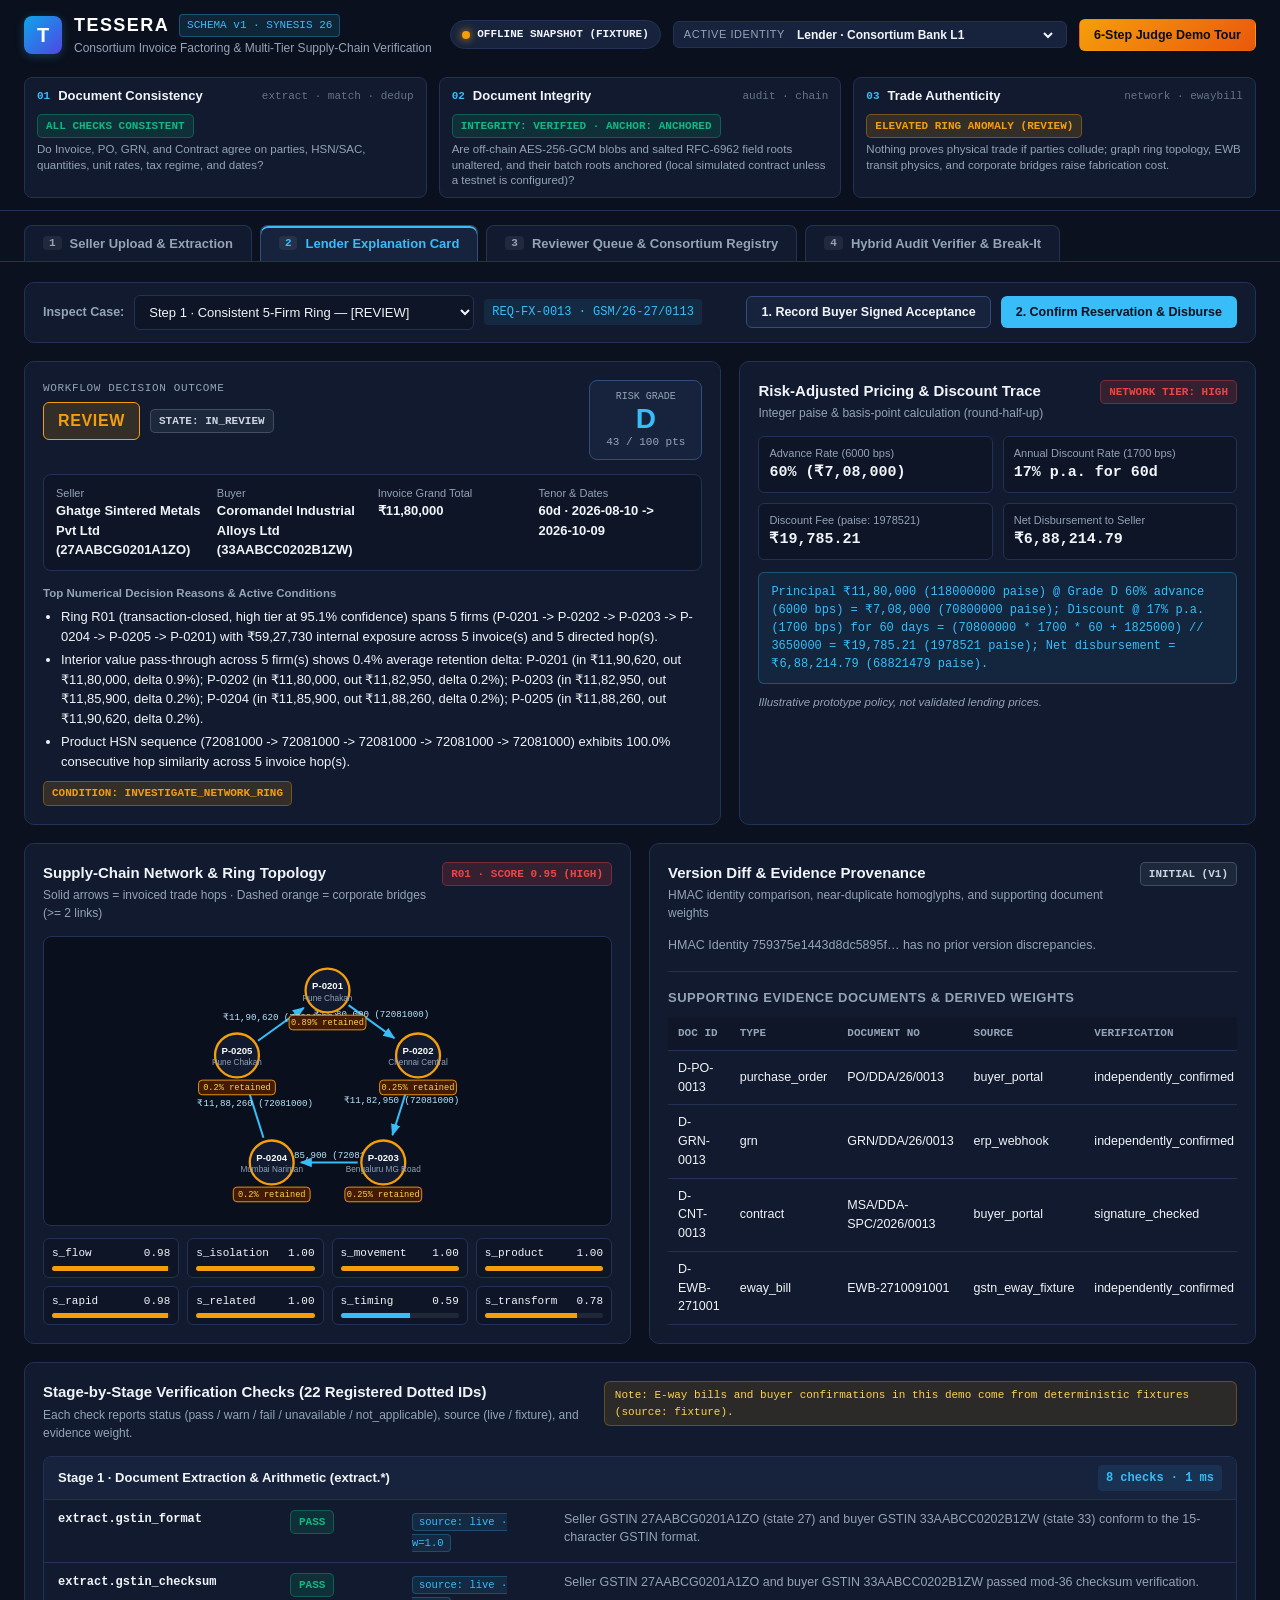
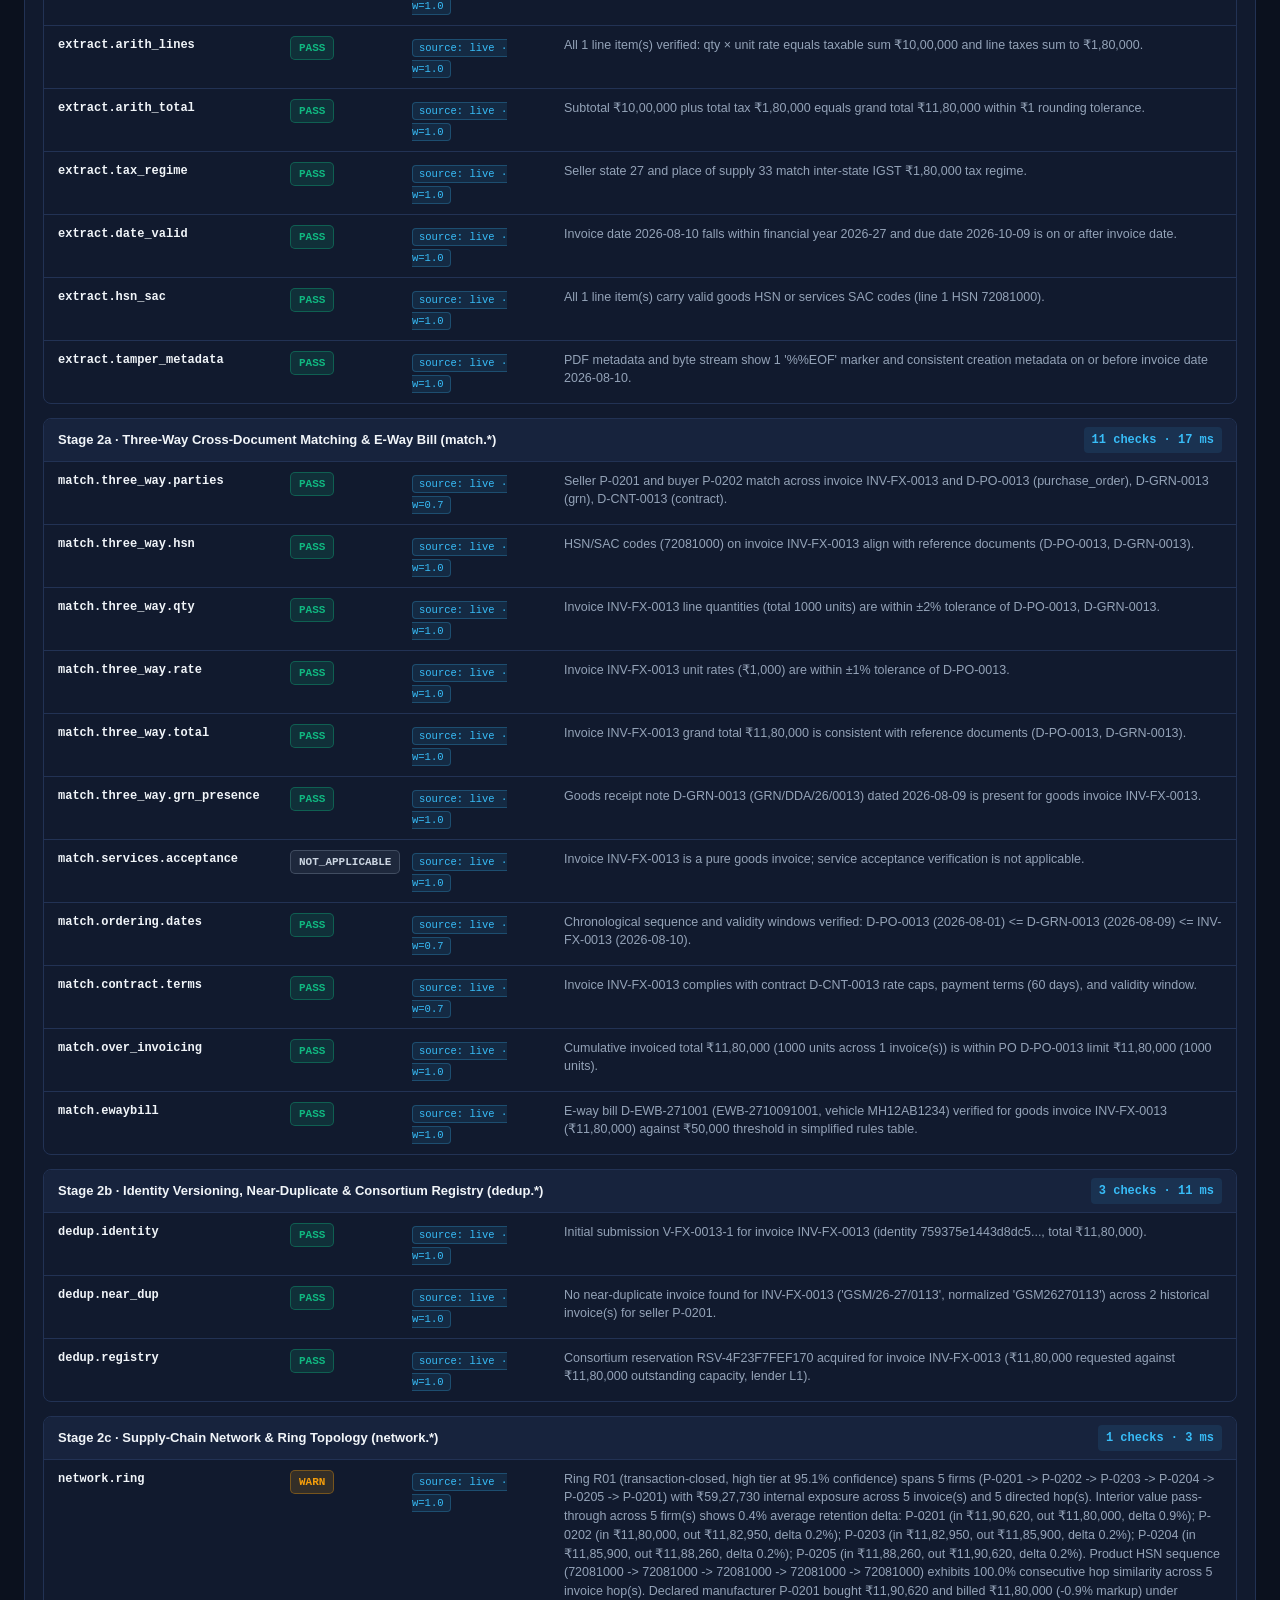
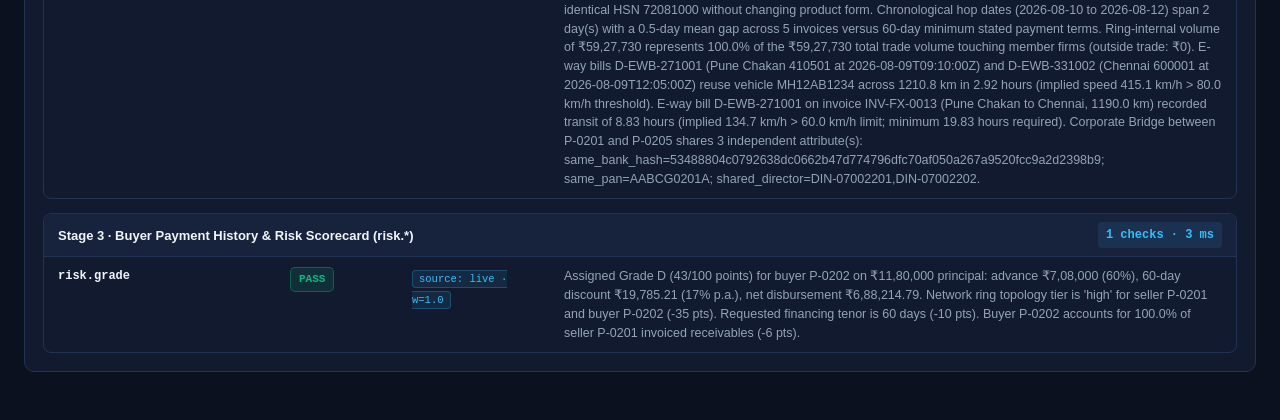
==== app/static/index.html @ b7f9eb40 "Wire the demo to the real modules; read visible invoice text; honest evaluation - app: LiveEngine ru" ====
<!DOCTYPE html>
<html lang="en">
<head>
  <meta charset="UTF-8">
  <meta name="viewport" content="width=device-width, initial-scale=1.0">
  <title>Tessera — Trade &amp; Invoice Verification Infrastructure</title>
  <link rel="icon" type="image/svg+xml" href="data:image/svg+xml,%3Csvg xmlns='http://www.w3.org/2000/svg' viewBox='0 0 32 32'%3E%3Crect width='32' height='32' rx='6' fill='%230B192C'/%3E%3Cpath d='M8 10h16v3H17.5v11h-3V13H8z' fill='%2338BDF8'/%3E%3Ccircle cx='23' cy='21' r='3.5' fill='%23F59E0B'/%3E%3C/svg%3E">
  <link rel="stylesheet" href="app.css">
</head>
<body>
  <a href="#main-workspace" class="skip-link">Skip to main workspace</a>

  <header class="top-header" role="banner">
    <div class="header-inner">
      <div class="brand-cluster">
        <div class="brand-glyph" aria-hidden="true">T</div>
        <div>
          <div class="brand-title-row">
            <h1 class="brand-title">TESSERA</h1>
            <span class="brand-version">SCHEMA v1 · SYNESIS 26</span>
          </div>
          <p class="brand-subtitle">Consortium Invoice Factoring &amp; Multi-Tier Supply-Chain Verification</p>
        </div>
      </div>

      <div class="header-controls">
        <div class="connection-pill" id="connection-badge" title="Current data source mode">
          <span class="status-dot" id="connection-dot"></span>
          <span id="connection-text">LIVE API</span>
        </div>

        <label class="role-selector-wrap" for="role-switcher">
          <span class="role-label">Active Identity</span>
          <select id="role-switcher" class="role-select" aria-label="Switch active role token">
            <option value="lender:L1">Lender · Consortium Bank L1</option>
            <option value="lender:L2">Lender · Consortium Bank L2</option>
            <option value="seller:P-0001">Seller · Sahyadri Castings (P-0001)</option>
            <option value="buyer:P-0002">Buyer · Deccan Drivetrain (P-0002)</option>
            <option value="reviewer:REV-1">Reviewer · Senior Credit Officer (REV-1)</option>
            <option value="reviewer:REV-2">Reviewer · Second Sign-off Officer (REV-2)</option>
            <option value="auditor:AUD-1">Auditor · Cryptographic Verifier (AUD-1)</option>
          </select>
        </label>

        <button type="button" id="start-tour-btn" class="btn btn-tour">
          6-Step Judge Demo Tour
        </button>
      </div>
    </div>

    <div class="three-prop-banner" aria-label="Three Core Verification Properties">
      <div class="prop-banner-item" id="global-prop-consistency">
        <div class="prop-banner-head">
          <span class="prop-index">01</span>
          <span class="prop-title">Document Consistency</span>
          <span class="prop-modules">extract · match · dedup</span>
          <span class="badge badge-pass" id="banner-badge-consistency">PASS</span>
        </div>
        <p class="prop-desc">Do Invoice, PO, GRN, and Contract agree on parties, HSN/SAC, quantities, unit rates, tax regime, and dates?</p>
      </div>

      <div class="prop-banner-item" id="global-prop-integrity">
        <div class="prop-banner-head">
          <span class="prop-index">02</span>
          <span class="prop-title">Document Integrity</span>
          <span class="prop-modules">audit · chain</span>
          <span class="badge badge-pass" id="banner-badge-integrity">VERIFIED · ANCHORED</span>
        </div>
        <p class="prop-desc">Are off-chain AES-256-GCM blobs and salted RFC-6962 field roots unaltered, and their batch roots anchored (local simulated contract unless a testnet is configured)?</p>
      </div>

      <div class="prop-banner-item" id="global-prop-authenticity">
        <div class="prop-banner-head">
          <span class="prop-index">03</span>
          <span class="prop-title">Trade Authenticity</span>
          <span class="prop-modules">network · ewaybill</span>
          <span class="badge badge-info" id="banner-badge-authenticity">RAISES FABRICATION COST</span>
        </div>
        <p class="prop-desc">Nothing proves physical trade if parties collude; graph ring topology, EWB transit physics, and corporate bridges raise fabrication cost.</p>
      </div>
    </div>
  </header>

  <section id="tour-drawer" class="tour-drawer hidden" aria-label="6-Step Live Judge Demo Tour">
    <div class="tour-drawer-inner">
      <div class="tour-step-pills" id="tour-step-pills"></div>
      <div class="tour-stage-body">
        <div class="tour-stage-main">
          <div class="tour-stage-header">
            <span class="badge badge-warn" id="tour-step-tag">STEP 1 OF 6</span>
            <h2 class="tour-stage-title" id="tour-step-title">Consistent 5-Firm Ring (ring_real_firms)</h2>
          </div>
          <p class="tour-stage-narrative" id="tour-step-narrative"></p>
          <p class="tour-stage-quote" id="tour-step-quote"></p>
        </div>
        <div class="tour-stage-actions">
          <button type="button" id="tour-prev-btn" class="btn btn-secondary">Previous Step</button>
          <button type="button" id="tour-action-btn" class="btn btn-primary">Load Step in Workspace</button>
          <button type="button" id="tour-next-btn" class="btn btn-secondary">Next Step</button>
          <button type="button" id="tour-close-btn" class="btn btn-ghost">Close Tour</button>
        </div>
      </div>
    </div>
  </section>

  <nav class="workspace-tabs" role="tablist" aria-label="Tessera Views">
    <button type="button" role="tab" aria-selected="false" aria-controls="panel-seller" id="tab-btn-seller" class="tab-btn" data-tab="seller">
      <span class="tab-num">1</span>
      <span>Seller Upload &amp; Extraction</span>
    </button>
    <button type="button" role="tab" aria-selected="true" aria-controls="panel-lender" id="tab-btn-lender" class="tab-btn active" data-tab="lender">
      <span class="tab-num">2</span>
      <span>Lender Explanation Card</span>
    </button>
    <button type="button" role="tab" aria-selected="false" aria-controls="panel-queue" id="tab-btn-queue" class="tab-btn" data-tab="queue">
      <span class="tab-num">3</span>
      <span>Reviewer Queue &amp; Consortium Registry</span>
    </button>
    <button type="button" role="tab" aria-selected="false" aria-controls="panel-verifier" id="tab-btn-verifier" class="tab-btn" data-tab="verifier">
      <span class="tab-num">4</span>
      <span>Hybrid Audit Verifier &amp; Break-It</span>
    </button>
  </nav>

  <main id="main-workspace" class="main-workspace">
    <!-- TAB 1: SELLER UPLOAD -->
    <section id="panel-seller" role="tabpanel" aria-labelledby="tab-btn-seller" class="tab-panel hidden">
      <div class="grid-2col">
        <div class="card">
          <div class="card-header">
            <div>
              <h2 class="card-title">Invoice PDF &amp; Evidence Submission</h2>
              <p class="card-subtitle">Upload a commercial GST invoice PDF (%PDF- verified, max 10 MB) or load a deterministic fixture bundle.</p>
            </div>
            <span class="badge badge-info">STAGE 1 · EXTRACT</span>
          </div>

          <div class="form-group">
            <label class="field-label" for="seller-fixture-select">Select Fixture / Demo Scenario</label>
            <select id="seller-fixture-select" class="input-select"></select>
          </div>

          <div class="dropzone" id="pdf-dropzone" tabindex="0" role="button" aria-label="Upload GST Invoice PDF">
            <input type="file" id="pdf-file-input" accept=".pdf,application/pdf" class="sr-only">
            <div class="dropzone-title" id="dropzone-filename">Drop GST Invoice PDF here or click to browse</div>
            <div class="dropzone-hint">Enforces %PDF- magic byte verification · 10 MB payload limit · AES-256-GCM off-chain storage</div>
          </div>

          <div class="evidence-checklist">
            <div class="field-label">Attached Supporting Trade Evidence</div>
            <div class="checkbox-row">
              <label class="check-pill"><input type="checkbox" id="attach-po" checked> <span>Purchase Order (Buyer Portal · weight 1.0)</span></label>
              <label class="check-pill"><input type="checkbox" id="attach-grn" checked> <span>Goods Receipt Note (ERP Webhook · weight 1.0)</span></label>
              <label class="check-pill"><input type="checkbox" id="attach-cnt" checked> <span>Master Contract (Signed · weight 0.7)</span></label>
              <label class="check-pill"><input type="checkbox" id="attach-ewb" checked> <span>GSTN E-Way Bill (Fixture · weight 1.0)</span></label>
            </div>
          </div>

          <div class="action-bar">
            <button type="button" id="seller-submit-btn" class="btn btn-primary">Run Extraction &amp; Submit for Financing</button>
            <button type="button" id="seller-test-invalid-btn" class="btn btn-secondary">Test Non-PDF Rejection (400)</button>
          </div>
          <div id="seller-status-msg" class="status-banner hidden" role="status"></div>
        </div>

        <div class="card">
          <div class="card-header">
            <div>
              <h2 class="card-title">Extracted Fields &amp; Provenance Confidence</h2>
              <p class="card-subtitle">Deterministic layout parser output with per-field confidence chips and page provenance.</p>
            </div>
            <span class="badge badge-pass" id="seller-extract-badge">DETERMINISTIC REGEX</span>
          </div>
          <div id="seller-extracted-fields" class="extracted-grid"></div>
          <div class="section-divider"></div>
          <h3 class="section-heading">Extracted Line Items (Strict Integer Paise &amp; Basis Points)</h3>
          <div id="seller-line-items-wrap" class="table-wrap"></div>
        </div>
      </div>
    </section>

    <!-- TAB 2: LENDER EXPLANATION CARD -->
    <section id="panel-lender" role="tabpanel" aria-labelledby="tab-btn-lender" class="tab-panel">
      <div class="lender-toolbar card">
        <div class="toolbar-left">
          <label for="lender-case-select" class="field-label-inline">Inspect Case:</label>
          <select id="lender-case-select" class="input-select"></select>
          <span class="mono-id" id="lender-req-id-pill">REQ-FX-0001</span>
        </div>
        <div class="toolbar-right">
          <button type="button" id="lender-accept-btn" class="btn btn-secondary">1. Record Buyer Signed Acceptance</button>
          <button type="button" id="lender-confirm-btn" class="btn btn-primary">2. Confirm Reservation &amp; Disburse</button>
        </div>
      </div>

      <div id="lender-action-feedback" class="status-banner hidden" role="status"></div>

      <div class="lender-summary-grid">
        <div class="card decision-hero-card">
          <div class="decision-hero-top">
            <div>
              <div class="eyebrow">WORKFLOW DECISION OUTCOME</div>
              <div class="decision-outcome-row">
                <span id="lender-outcome-badge" class="outcome-badge outcome-approved">CONDITIONALLY APPROVED</span>
                <span id="lender-state-badge" class="badge badge-info">STATE: COND_APPROVED</span>
              </div>
            </div>
            <div class="grade-box">
              <div class="grade-label">RISK GRADE</div>
              <div class="grade-letter" id="lender-grade-letter">B</div>
              <div class="grade-points" id="lender-grade-points">86 / 100 pts</div>
            </div>
          </div>

          <div class="decision-meta-strip" id="lender-invoice-summary"></div>

          <div class="reasons-block">
            <div class="field-label">Top Numerical Decision Reasons &amp; Active Conditions</div>
            <ul class="reasons-list" id="lender-top-reasons"></ul>
            <div class="conditions-row" id="lender-conditions"></div>
          </div>
        </div>

        <div class="card pricing-card">
          <div class="card-header">
            <div>
              <h2 class="card-title">Risk-Adjusted Pricing &amp; Discount Trace</h2>
              <p class="card-subtitle">Integer paise &amp; basis-point calculation (round-half-up)</p>
            </div>
            <span class="badge badge-info" id="lender-tier-badge">NETWORK TIER: LOW</span>
          </div>
          <div id="lender-pricing-body"></div>
          <div class="policy-notice" id="lender-policy-notice">
            Illustrative prototype policy, not validated lending prices.
          </div>
        </div>
      </div>

      <div class="grid-2col">
        <div class="card">
          <div class="card-header">
            <div>
              <h2 class="card-title">Supply-Chain Network &amp; Ring Topology</h2>
              <p class="card-subtitle">Solid arrows = invoiced trade hops · Dashed orange = corporate bridges (&gt;= 2 links)</p>
            </div>
            <span class="badge badge-warn" id="ring-summary-badge">RING GRAPH</span>
          </div>
          <div id="ring-svg-container" class="ring-svg-box" aria-label="Supply chain network graph visualization"></div>
          <div id="ring-signals-bars" class="signals-grid"></div>
        </div>

        <div class="card">
          <div class="card-header">
            <div>
              <h2 class="card-title">Version Diff &amp; Evidence Provenance</h2>
              <p class="card-subtitle">HMAC identity comparison, near-duplicate homoglyphs, and supporting document weights</p>
            </div>
            <span class="badge badge-info" id="lender-version-kind-badge">INITIAL v1</span>
          </div>
          <div id="lender-version-diff-wrap"></div>
          <div class="section-divider"></div>
          <h3 class="section-heading">Supporting Evidence Documents &amp; Derived Weights</h3>
          <div id="lender-evidence-table-wrap" class="table-wrap"></div>
        </div>
      </div>

      <div class="card">
        <div class="card-header">
          <div>
            <h2 class="card-title">Stage-by-Stage Verification Checks (22 Registered Dotted IDs)</h2>
            <p class="card-subtitle">Each check reports status (pass / warn / fail / unavailable / not_applicable), source (live / fixture), and evidence weight.</p>
          </div>
          <div class="fixture-notice">
            Note: E-way bills and buyer confirmations in this demo come from deterministic fixtures (source: fixture).
          </div>
        </div>
        <div id="lender-checks-container" class="checks-stages-stack"></div>
      </div>
    </section>

    <!-- TAB 3: REVIEWER QUEUE & CONSORTIUM REGISTRY -->
    <section id="panel-queue" role="tabpanel" aria-labelledby="tab-btn-queue" class="tab-panel hidden">
      <div class="grid-2col">
        <div class="card">
          <div class="card-header">
            <div>
              <h2 class="card-title">Prioritized Human Review Queue</h2>
              <p class="card-subtitle">Sorted strictly by review priority (Network Tier, Exposure in Paise) — never conflated with expected_loss.</p>
            </div>
            <span class="badge badge-warn">SORT: (TIER, EXPOSURE_PAISE)</span>
          </div>
          <div id="queue-table-wrap" class="table-wrap"></div>
        </div>

        <div class="stack-col">
          <div class="card">
            <div class="card-header">
              <div>
                <h2 class="card-title">Consortium Registry &amp; Parallel Lender Race (Step 2)</h2>
                <p class="card-subtitle">SQLite WAL with BEGIN IMMEDIATE + partial unique index on active invoice_identity.</p>
              </div>
              <span class="badge badge-info">ATOMIC DEDUP</span>
            </div>
            <p class="helper-copy">
              Fire two simultaneous reservation requests from Consortium Bank L1 and Bank L2 on the exact same invoice identity to verify atomic single-winner exclusivity.
            </p>
            <div class="action-bar">
              <button type="button" id="trigger-race-btn" class="btn btn-primary">Fire Parallel L1 vs L2 Reservation Race</button>
              <button type="button" id="inspect-settled-btn" class="btn btn-secondary">Inspect Settled Refinance Block</button>
            </div>
            <div id="race-result-box" class="race-result-box"></div>
          </div>

          <div class="card">
            <div class="card-header">
              <div>
                <h2 class="card-title">Reviewer Override &amp; Dual Sign-Off</h2>
                <p class="card-subtitle">Requires reviewer role token. Hard-fail overrides enforce a distinct second_reviewer_id.</p>
              </div>
              <span class="badge badge-warn" id="override-dual-badge">REVIEWER AUTH</span>
            </div>
            <div class="form-grid">
              <div class="form-group">
                <label class="field-label" for="override-case-select">Target Request</label>
                <select id="override-case-select" class="input-select"></select>
              </div>
              <div class="form-group">
                <label class="field-label" for="override-outcome-select">New Outcome</label>
                <select id="override-outcome-select" class="input-select">
                  <option value="conditionally_approved">conditionally_approved</option>
                  <option value="review">review</option>
                  <option value="reject">reject</option>
                </select>
              </div>
              <div class="form-group">
                <label class="field-label" for="override-reviewer1">Primary Reviewer ID</label>
                <input type="text" id="override-reviewer1" class="input-text" value="REV-1">
              </div>
              <div class="form-group">
                <label class="field-label" for="override-reviewer2">Second Reviewer ID (Required on Hard Fail)</label>
                <input type="text" id="override-reviewer2" class="input-text" value="REV-2" placeholder="e.g. REV-2 (must differ from primary)">
              </div>
            </div>
            <div class="form-group">
              <label class="field-label" for="override-reason">Written Audit Justification (Required, min 3 chars)</label>
              <input type="text" id="override-reason" class="input-text" value="Verified physical weighbridge slip and buyer treasury confirmation call.">
            </div>
            <div class="action-bar">
              <button type="button" id="submit-override-btn" class="btn btn-primary">Record Audited Override</button>
            </div>
            <div id="override-feedback" class="status-banner hidden" role="status"></div>
          </div>
        </div>
      </div>
    </section>

    <!-- TAB 4: HYBRID AUDIT VERIFIER & JUDGE BREAK-IT -->
    <section id="panel-verifier" role="tabpanel" aria-labelledby="tab-btn-verifier" class="tab-panel hidden">
      <div class="grid-2col">
        <div class="card">
          <div class="card-header">
            <div>
              <h2 class="card-title">Hybrid Cryptographic Audit Verifier (Step 5)</h2>
              <p class="card-subtitle">Two independent verification answers — Off-Chain Integrity vs. On-Chain Anchoring (never conflated).</p>
            </div>
            <span class="badge badge-info">RFC-6962 + AES-256-GCM</span>
          </div>

          <div class="Verifier-controls-row">
            <label class="field-label-inline" for="audit-target-select">Target Artifact:</label>
            <select id="audit-target-select" class="input-select">
              <option value="D-PO-0001">D-PO-0001 (Purchase Order · clean_goods)</option>
              <option value="D-GRN-0001">D-GRN-0001 (Goods Receipt Note · clean_goods)</option>
              <option value="D-EWB-0001">D-EWB-0001 (E-Way Bill · clean_goods)</option>
              <option value="D-PO-0001-R1">D-PO-0001-R1 (Purchase Order · ring_real_firms)</option>
              <option value="clean_goods">Case Bundle · clean_goods (REQ-FX-0001)</option>
              <option value="ring_real_firms">Case Bundle · ring_real_firms (REQ-DEMO-0001)</option>
            </select>
            <button type="button" id="audit-verify-btn" class="btn btn-secondary">Re-Verify Now</button>
          </div>

          <div class="action-bar demo-fault-bar">
            <button type="button" id="demo-tamper-btn" class="btn btn-danger">Tamper 1 Byte in Encrypted Blob</button>
            <button type="button" id="demo-netoff-btn" class="btn btn-warn">Toggle Anchor RPC Network-Off</button>
            <button type="button" id="demo-restore-btn" class="btn btn-ghost">Restore Clean State</button>
          </div>

          <div class="two-answers-grid">
            <div class="answer-box" id="audit-integrity-box">
              <div class="answer-eyebrow">ANSWER 1 · OFF-CHAIN DOCUMENT INTEGRITY</div>
              <div class="answer-status" id="audit-integrity-status">VERIFIED</div>
              <p class="answer-detail" id="audit-integrity-detail"></p>
            </div>
            <div class="answer-box" id="audit-anchoring-box">
              <div class="answer-eyebrow">ANSWER 2 · ON-CHAIN MERKLE ANCHORING</div>
              <div class="answer-status" id="audit-anchoring-status">ANCHORED</div>
              <p class="answer-detail" id="audit-anchoring-detail"></p>
            </div>
          </div>

          <div class="section-divider"></div>
          <h3 class="section-heading">RFC-6962 Salted Field Selective Disclosure Proof</h3>
          <p class="helper-copy">
            Proves invoice field <code>grand_total_paise</code> against <code>field_root</code> using domain-separated leaf <code>H(0x00 || salt || name || value)</code> without revealing confidential line items or other field salts.
          </p>
          <div id="audit-disclosure-box" class="disclosure-box"></div>
        </div>

        <div class="stack-col">
          <div class="card">
            <div class="card-header">
              <div>
                <h2 class="card-title">Judge Break-It — Interactive Ring Builder (Step 6)</h2>
                <p class="card-subtitle">Change the ring template's speed, retention, links, duration and HSN, then see the real network check re-score it.</p>
              </div>
              <span class="badge badge-warn">POST /breakit</span>
            </div>

            <div class="form-grid">
              <div class="form-group">
                <label class="field-label" for="breakit-preset-select">Load Ring Preset</label>
                <select id="breakit-preset-select" class="input-select">
                  <option value="carousel_5">5-Firm Pass-Through Carousel (0.7% retained, 410 km/h EWB, 2-link bridge)</option>
                  <option value="single_link">4-Firm Ring with Single Corporate Link (Tests Lesson 4: &lt; 2 links = no bridge)</option>
                  <option value="legit_mfg">3-Firm Legitimate Manufacturing Cycle (HSN 7201-&gt;8708-&gt;8703, 18.4% retained, 24d)</option>
                </select>
              </div>
              <div class="form-group">
                <label class="field-label" for="breakit-speed-input">Max E-Way Bill Implied Speed (km/h)</label>
                <input type="number" id="breakit-speed-input" class="input-text" value="410" min="10" max="900">
              </div>
              <div class="form-group">
                <label class="field-label" for="breakit-retained-input">Interior Firm Value Retained (%)</label>
                <input type="number" id="breakit-retained-input" class="input-text" value="0.7" step="0.1" min="0" max="100">
              </div>
              <div class="form-group">
                <label class="field-label" for="breakit-links-input">Independent Corporate Bridge Links (0–3)</label>
                <input type="number" id="breakit-links-input" class="input-text" value="2" min="0" max="3">
              </div>
              <div class="form-group">
                <label class="field-label" for="breakit-days-input">Total Cycle Duration (Days)</label>
                <input type="number" id="breakit-days-input" class="input-text" value="2" min="1" max="90">
              </div>
              <div class="form-group">
                <label class="field-label" for="breakit-transform-select">HSN Chapter Transformation</label>
                <select id="breakit-transform-select" class="input-select">
                  <option value="false">No — Identical HSN 87084000 across all hops</option>
                  <option value="true">Yes — Multi-stage HSN transformation (7201 -&gt; 8708 -&gt; 8703)</option>
                </select>
              </div>
            </div>

            <div class="action-bar">
              <button type="button" id="run-breakit-btn" class="btn btn-primary">Evaluate Custom Ring on /breakit</button>
            </div>

            <div id="breakit-result-panel" class="breakit-result-panel"></div>
            <div id="breakit-ring-svg" class="ring-svg-box compact-svg"></div>
          </div>

          <div class="card">
            <div class="card-header">
              <div>
                <h2 class="card-title">Synthetic Benchmark Summary (Regime B Holdout)</h2>
                <p class="card-subtitle">Rules-only baseline vs. hybrid (baseline + network) lift and honest evasive miss rate.</p>
              </div>
              <span class="badge badge-pass">EVAL REPORT</span>
            </div>
            <div id="eval-summary-box"></div>
          </div>
        </div>
      </div>
    </section>
  </main>

  <script src="data.js"></script>
  <script src="ring.js"></script>
  <script src="seller.js"></script>
  <script src="lender.js"></script>
  <script src="queue.js"></script>
  <script src="verifier.js"></script>
  <script src="tour.js"></script>
</body>
</html>
---- app/static/app.css ----
/* Tessera — Institutional Trade Finance & Cryptographic Audit Interface */

:root {
  --bg-page: #0b111e;
  --bg-card: #111a2e;
  --bg-card-elevated: #17233d;
  --bg-input: #0d1526;
  --border-subtle: #223254;
  --border-strong: #344c7c;
  --text-primary: #f1f5f9;
  --text-secondary: #94a3b8;
  --text-muted: #64748b;
  --accent-blue: #38bdf8;
  --accent-indigo: #6366f1;
  --color-pass: #10b981;
  --color-pass-bg: rgba(16, 185, 129, 0.14);
  --color-warn: #f59e0b;
  --color-warn-bg: rgba(245, 158, 11, 0.15);
  --color-fail: #ef4444;
  --color-fail-bg: rgba(239, 68, 68, 0.16);
  --color-unavail: #a855f7;
  --color-unavail-bg: rgba(168, 85, 247, 0.16);
  --color-na: #64748b;
  --color-na-bg: rgba(100, 116, 139, 0.16);
  --font-sans: "Inter", -apple-system, BlinkMacSystemFont, "Segoe UI", Roboto, sans-serif;
  --font-mono: "JetBrains Mono", "Fira Code", Consolas, monospace;
}

* {
  box-sizing: border-box;
  margin: 0;
  padding: 0;
}

body {
  background-color: var(--bg-page);
  color: var(--text-primary);
  font-family: var(--font-sans);
  font-size: 14px;
  line-height: 1.5;
  font-variant-numeric: tabular-nums;
  min-height: 100vh;
}

.skip-link {
  position: absolute;
  top: -48px;
  left: 16px;
  background: var(--accent-blue);
  color: #090d16;
  font-weight: 700;
  padding: 8px 14px;
  border-radius: 6px;
  z-index: 9999;
  text-decoration: none;
}

.skip-link:focus {
  top: 12px;
}

.sr-only {
  position: absolute;
  width: 1px;
  height: 1px;
  overflow: hidden;
  clip: rect(0, 0, 0, 0);
}

.hidden {
  display: none !important;
}

/* Sticky Top Header */
.top-header {
  position: sticky;
  top: 0;
  z-index: 100;
  background: rgba(11, 17, 30, 0.96);
  backdrop-filter: blur(10px);
  border-bottom: 1px solid var(--border-subtle);
}

.header-inner {
  max-width: 1440px;
  margin: 0 auto;
  padding: 12px 24px;
  display: flex;
  align-items: center;
  justify-content: space-between;
  gap: 16px;
  flex-wrap: wrap;
}

.brand-cluster {
  display: flex;
  align-items: center;
  gap: 12px;
}

.brand-glyph {
  width: 38px;
  height: 38px;
  border-radius: 8px;
  background: linear-gradient(135deg, #0ea5e9, #4f46e5);
  color: #ffffff;
  font-weight: 800;
  font-size: 20px;
  display: flex;
  align-items: center;
  justify-content: center;
  box-shadow: 0 2px 10px rgba(56, 189, 248, 0.25);
}

.brand-title-row {
  display: flex;
  align-items: center;
  gap: 10px;
}

.brand-title {
  font-size: 18px;
  font-weight: 800;
  letter-spacing: 0.08em;
  color: #ffffff;
}

.brand-version {
  font-family: var(--font-mono);
  font-size: 11px;
  padding: 2px 7px;
  border-radius: 4px;
  background: rgba(56, 189, 248, 0.12);
  color: var(--accent-blue);
  border: 1px solid rgba(56, 189, 248, 0.3);
}

.brand-subtitle {
  font-size: 12px;
  color: var(--text-secondary);
}

.header-controls {
  display: flex;
  align-items: center;
  gap: 12px;
  flex-wrap: wrap;
}

.connection-pill {
  display: inline-flex;
  align-items: center;
  gap: 7px;
  padding: 5px 11px;
  border-radius: 999px;
  font-family: var(--font-mono);
  font-size: 11px;
  font-weight: 600;
  background: var(--bg-card-elevated);
  border: 1px solid var(--border-subtle);
}

.status-dot {
  width: 8px;
  height: 8px;
  border-radius: 50%;
  background: var(--color-pass);
  box-shadow: 0 0 8px var(--color-pass);
}

.status-dot.offline {
  background: var(--color-warn);
  box-shadow: 0 0 8px var(--color-warn);
}

.role-selector-wrap {
  display: flex;
  align-items: center;
  gap: 8px;
  background: var(--bg-card-elevated);
  padding: 4px 10px;
  border-radius: 6px;
  border: 1px solid var(--border-subtle);
}

.role-label {
  font-size: 11px;
  text-transform: uppercase;
  letter-spacing: 0.05em;
  color: var(--text-secondary);
}

.role-select {
  background: transparent;
  color: var(--text-primary);
  border: none;
  font-size: 12px;
  font-weight: 600;
  outline: none;
  cursor: pointer;
}

.role-select option {
  background: var(--bg-card);
  color: var(--text-primary);
}

/* Three-Property Sub-Banner */
.three-prop-banner {
  max-width: 1440px;
  margin: 0 auto;
  padding: 8px 24px 12px;
  display: grid;
  grid-template-columns: repeat(3, 1fr);
  gap: 12px;
}

.prop-banner-item {
  background: var(--bg-card);
  border: 1px solid var(--border-subtle);
  border-radius: 8px;
  padding: 8px 12px;
}

.prop-banner-head {
  display: flex;
  align-items: center;
  gap: 8px;
  margin-bottom: 4px;
  flex-wrap: wrap;
}

.prop-index {
  font-family: var(--font-mono);
  font-size: 11px;
  font-weight: 700;
  color: var(--accent-blue);
}

.prop-title {
  font-weight: 700;
  font-size: 13px;
  color: var(--text-primary);
}

.prop-modules {
  font-family: var(--font-mono);
  font-size: 11px;
  color: var(--text-muted);
  margin-left: auto;
}

.prop-desc {
  font-size: 11.5px;
  color: var(--text-secondary);
  line-height: 1.35;
}

/* Judge Demo Tour Drawer */
.tour-drawer {
  background: linear-gradient(180deg, #16223b 0%, #10192d 100%);
  border-bottom: 2px solid var(--accent-blue);
  padding: 14px 24px;
}

.tour-drawer-inner {
  max-width: 1440px;
  margin: 0 auto;
}

.tour-step-pills {
  display: flex;
  gap: 8px;
  margin-bottom: 12px;
  flex-wrap: wrap;
}

.tour-pill-btn {
  background: var(--bg-card);
  color: var(--text-secondary);
  border: 1px solid var(--border-subtle);
  border-radius: 6px;
  padding: 5px 10px;
  font-size: 12px;
  font-weight: 600;
  cursor: pointer;
}

.tour-pill-btn.active {
  background: rgba(56, 189, 248, 0.16);
  color: var(--accent-blue);
  border-color: var(--accent-blue);
}

.tour-stage-body {
  display: flex;
  align-items: center;
  justify-content: space-between;
  gap: 20px;
  flex-wrap: wrap;
}

.tour-stage-main {
  flex: 1;
  min-width: 300px;
}

.tour-stage-header {
  display: flex;
  align-items: center;
  gap: 10px;
  margin-bottom: 6px;
}

.tour-stage-title {
  font-size: 16px;
  font-weight: 700;
}

.tour-stage-narrative {
  color: var(--text-primary);
  font-size: 13.5px;
  margin-bottom: 6px;
}

.tour-stage-quote {
  font-family: var(--font-mono);
  font-size: 12px;
  color: var(--accent-blue);
  background: rgba(13, 21, 38, 0.65);
  padding: 6px 10px;
  border-left: 3px solid var(--accent-blue);
  border-radius: 4px;
}

.tour-stage-actions {
  display: flex;
  gap: 8px;
  flex-wrap: wrap;
}

/* Navigation Tabs */
.workspace-tabs {
  max-width: 1440px;
  margin: 0 auto;
  padding: 14px 24px 0;
  display: flex;
  gap: 8px;
  border-bottom: 1px solid var(--border-subtle);
  flex-wrap: wrap;
}

.tab-btn {
  background: var(--bg-card);
  color: var(--text-secondary);
  border: 1px solid var(--border-subtle);
  border-bottom: none;
  border-radius: 8px 8px 0 0;
  padding: 10px 18px;
  font-size: 13px;
  font-weight: 600;
  cursor: pointer;
  display: inline-flex;
  align-items: center;
  gap: 8px;
  transition: background 0.15s ease, color 0.15s ease;
}

.tab-btn:hover {
  color: var(--text-primary);
  background: var(--bg-card-elevated);
}

.tab-btn.active {
  background: var(--bg-card-elevated);
  color: var(--accent-blue);
  border-color: var(--border-strong);
  box-shadow: inset 0 2px 0 var(--accent-blue);
}

.tab-num {
  font-family: var(--font-mono);
  font-size: 11px;
  padding: 1px 6px;
  border-radius: 4px;
  background: rgba(255, 255, 255, 0.07);
}

/* Main Workspace & Grid */
.main-workspace {
  max-width: 1440px;
  margin: 0 auto;
  padding: 20px 24px 48px;
}

.tab-panel {
  display: flex;
  flex-direction: column;
  gap: 18px;
}

.grid-2col {
  display: grid;
  grid-template-columns: repeat(2, minmax(0, 1fr));
  gap: 18px;
}

.stack-col {
  display: flex;
  flex-direction: column;
  gap: 18px;
}

@media (max-width: 1024px) {
  .three-prop-banner,
  .grid-2col,
  .lender-summary-grid {
    grid-template-columns: 1fr !important;
  }
}

/* Cards */
.card {
  background: var(--bg-card);
  border: 1px solid var(--border-subtle);
  border-radius: 10px;
  padding: 18px;
}

.card-header {
  display: flex;
  align-items: flex-start;
  justify-content: space-between;
  gap: 12px;
  margin-bottom: 14px;
}

.card-title {
  font-size: 15px;
  font-weight: 700;
  color: var(--text-primary);
}

.card-subtitle {
  font-size: 12px;
  color: var(--text-secondary);
  margin-top: 2px;
}

.section-divider {
  height: 1px;
  background: var(--border-subtle);
  margin: 16px 0;
}

.section-heading {
  font-size: 13px;
  font-weight: 700;
  color: var(--text-secondary);
  text-transform: uppercase;
  letter-spacing: 0.04em;
  margin-bottom: 10px;
}

/* Buttons */
.btn {
  padding: 8px 14px;
  border-radius: 6px;
  font-size: 12.5px;
  font-weight: 600;
  border: 1px solid transparent;
  cursor: pointer;
  display: inline-flex;
  align-items: center;
  gap: 6px;
  transition: filter 0.15s ease, transform 0.08s ease;
}

.btn:active {
  transform: translateY(1px);
}

.btn-primary {
  background: var(--accent-blue);
  color: #08101d;
  font-weight: 700;
}

.btn-secondary {
  background: var(--bg-card-elevated);
  color: var(--text-primary);
  border-color: var(--border-strong);
}

.btn-tour {
  background: linear-gradient(135deg, #f59e0b, #ea580c);
  color: #090d16;
  font-weight: 800;
}

.btn-danger {
  background: rgba(239, 68, 68, 0.2);
  color: #fca5a5;
  border-color: var(--color-fail);
}

.btn-warn {
  background: rgba(245, 158, 11, 0.2);
  color: #fcd34d;
  border-color: var(--color-warn);
}

.btn-ghost {
  background: transparent;
  color: var(--text-secondary);
  border-color: var(--border-subtle);
}

/* Badges */
.badge {
  display: inline-flex;
  align-items: center;
  padding: 3px 8px;
  border-radius: 5px;
  font-family: var(--font-mono);
  font-size: 11px;
  font-weight: 700;
  text-transform: uppercase;
  white-space: nowrap;
}

.badge-pass {
  background: var(--color-pass-bg);
  color: var(--color-pass);
  border: 1px solid rgba(16, 185, 129, 0.35);
}

.badge-warn {
  background: var(--color-warn-bg);
  color: var(--color-warn);
  border: 1px solid rgba(245, 158, 11, 0.35);
}

.badge-fail {
  background: var(--color-fail-bg);
  color: var(--color-fail);
  border: 1px solid rgba(239, 68, 68, 0.35);
}

.badge-unavailable {
  background: var(--color-unavail-bg);
  color: #d8b4fe;
  border: 1px solid rgba(168, 85, 247, 0.4);
}

.badge-not_applicable,
.badge-info {
  background: var(--color-na-bg);
  color: #cbd5e1;
  border: 1px solid rgba(148, 163, 184, 0.3);
}

.source-chip {
  font-family: var(--font-mono);
  font-size: 10.5px;
  padding: 2px 6px;
  border-radius: 4px;
  background: rgba(56, 189, 248, 0.1);
  color: var(--accent-blue);
  border: 1px solid rgba(56, 189, 248, 0.25);
}

.source-chip.fixture {
  background: rgba(245, 158, 11, 0.12);
  color: #fcd34d;
  border-color: rgba(245, 158, 11, 0.3);
}

/* Forms & Inputs */
.form-group {
  margin-bottom: 12px;
}

.form-grid {
  display: grid;
  grid-template-columns: repeat(2, 1fr);
  gap: 12px;
}

.field-label {
  display: block;
  font-size: 11.5px;
  font-weight: 600;
  color: var(--text-secondary);
  margin-bottom: 5px;
}

.field-label-inline {
  font-size: 12.5px;
  font-weight: 600;
  color: var(--text-secondary);
}

.input-select,
.input-text {
  width: 100%;
  background: var(--bg-input);
  color: var(--text-primary);
  border: 1px solid var(--border-subtle);
  border-radius: 6px;
  padding: 8px 10px;
  font-size: 13px;
  font-family: var(--font-sans);
}

.input-select:focus,
.input-text:focus {
  outline: none;
  border-color: var(--accent-blue);
}

.dropzone {
  border: 2px dashed var(--border-strong);
  border-radius: 8px;
  padding: 22px 16px;
  text-align: center;
  background: rgba(13, 21, 38, 0.5);
  cursor: pointer;
  margin-bottom: 14px;
}

.dropzone:hover,
.dropzone:focus {
  border-color: var(--accent-blue);
  background: rgba(56, 189, 248, 0.06);
}

.dropzone-title {
  font-weight: 700;
  color: var(--accent-blue);
  margin-bottom: 4px;
}

.dropzone-hint {
  font-size: 11.5px;
  color: var(--text-secondary);
}

.checkbox-row {
  display: grid;
  grid-template-columns: repeat(2, 1fr);
  gap: 8px;
  margin-bottom: 14px;
}

.check-pill {
  display: flex;
  align-items: center;
  gap: 8px;
  background: var(--bg-input);
  border: 1px solid var(--border-subtle);
  padding: 7px 10px;
  border-radius: 6px;
  font-size: 12px;
  cursor: pointer;
}

.action-bar {
  display: flex;
  gap: 10px;
  flex-wrap: wrap;
  margin-top: 8px;
}

.status-banner {
  margin-top: 12px;
  padding: 10px 14px;
  border-radius: 6px;
  font-size: 13px;
  font-weight: 600;
  background: var(--bg-card-elevated);
  border-left: 4px solid var(--accent-blue);
}

.status-banner.error {
  border-left-color: var(--color-fail);
  background: var(--color-fail-bg);
  color: #fecaca;
}

.status-banner.success {
  border-left-color: var(--color-pass);
  background: var(--color-pass-bg);
  color: #a7f3d0;
}

/* Extracted Grid & Provenance Chips */
.extracted-grid {
  display: grid;
  grid-template-columns: repeat(2, 1fr);
  gap: 10px;
}

.extracted-item {
  background: var(--bg-input);
  border: 1px solid var(--border-subtle);
  border-radius: 6px;
  padding: 8px 10px;
}

.extracted-item-head {
  display: flex;
  justify-content: space-between;
  align-items: center;
  margin-bottom: 3px;
}

.extracted-key {
  font-family: var(--font-mono);
  font-size: 11px;
  color: var(--text-secondary);
}

.confidence-chip {
  font-family: var(--font-mono);
  font-size: 10px;
  padding: 1px 5px;
  border-radius: 4px;
  background: rgba(16, 185, 129, 0.14);
  color: var(--color-pass);
}

.extracted-val {
  font-weight: 700;
  font-size: 13.5px;
  color: var(--text-primary);
  word-break: break-all;
}

/* Lender Explanation Card */
.lender-toolbar {
  display: flex;
  align-items: center;
  justify-content: space-between;
  gap: 16px;
  flex-wrap: wrap;
  padding: 12px 18px;
}

.toolbar-left,
.toolbar-right {
  display: flex;
  align-items: center;
  gap: 10px;
  flex-wrap: wrap;
}

.toolbar-left .input-select {
  width: 340px;
}

.mono-id {
  font-family: var(--font-mono);
  font-size: 12px;
  color: var(--accent-blue);
  background: rgba(56, 189, 248, 0.1);
  padding: 4px 8px;
  border-radius: 4px;
}

.lender-summary-grid {
  display: grid;
  grid-template-columns: 1.35fr 1fr;
  gap: 18px;
}

.decision-hero-top {
  display: flex;
  justify-content: space-between;
  align-items: flex-start;
  gap: 16px;
  margin-bottom: 14px;
}

.eyebrow {
  font-family: var(--font-mono);
  font-size: 11px;
  letter-spacing: 0.06em;
  color: var(--text-secondary);
  margin-bottom: 6px;
}

.decision-outcome-row {
  display: flex;
  align-items: center;
  gap: 10px;
  flex-wrap: wrap;
}

.outcome-badge {
  display: inline-block;
  font-size: 16px;
  font-weight: 800;
  padding: 6px 14px;
  border-radius: 6px;
  text-transform: uppercase;
  letter-spacing: 0.04em;
}

.outcome-approved {
  background: var(--color-pass-bg);
  color: var(--color-pass);
  border: 1px solid var(--color-pass);
}

.outcome-review {
  background: var(--color-warn-bg);
  color: var(--color-warn);
  border: 1px solid var(--color-warn);
}

.outcome-reject {
  background: var(--color-fail-bg);
  color: var(--color-fail);
  border: 1px solid var(--color-fail);
}

.grade-box {
  text-align: center;
  background: var(--bg-card-elevated);
  border: 1px solid var(--border-strong);
  border-radius: 8px;
  padding: 8px 16px;
  min-width: 110px;
}

.grade-label {
  font-size: 10px;
  font-family: var(--font-mono);
  color: var(--text-secondary);
}

.grade-letter {
  font-size: 28px;
  font-weight: 900;
  color: var(--accent-blue);
  line-height: 1.1;
}

.grade-points {
  font-family: var(--font-mono);
  font-size: 11px;
  color: var(--text-secondary);
}

.decision-meta-strip {
  display: grid;
  grid-template-columns: repeat(4, 1fr);
  gap: 10px;
  background: var(--bg-input);
  border: 1px solid var(--border-subtle);
  border-radius: 8px;
  padding: 10px 12px;
  margin-bottom: 14px;
}

.meta-cell-label {
  font-size: 11px;
  color: var(--text-secondary);
}

.meta-cell-val {
  font-weight: 700;
  font-size: 13px;
  color: var(--text-primary);
}

.reasons-list {
  list-style: disc;
  padding-left: 18px;
  color: var(--text-primary);
  font-size: 13px;
  margin-bottom: 10px;
}

.reasons-list li {
  margin-bottom: 4px;
}

.conditions-row {
  display: flex;
  gap: 8px;
  flex-wrap: wrap;
}

/* Pricing Box */
.pricing-metrics-grid {
  display: grid;
  grid-template-columns: repeat(2, 1fr);
  gap: 10px;
  margin-bottom: 12px;
}

.pricing-stat {
  background: var(--bg-input);
  border: 1px solid var(--border-subtle);
  border-radius: 6px;
  padding: 8px 10px;
}

.pricing-stat-label {
  font-size: 11px;
  color: var(--text-secondary);
}

.pricing-stat-val {
  font-family: var(--font-mono);
  font-size: 15px;
  font-weight: 700;
  color: var(--text-primary);
}

.arithmetic-trace-box {
  font-family: var(--font-mono);
  font-size: 12px;
  background: rgba(56, 189, 248, 0.08);
  border: 1px solid rgba(56, 189, 248, 0.3);
  color: var(--accent-blue);
  padding: 10px 12px;
  border-radius: 6px;
  margin-bottom: 10px;
}

.policy-notice {
  font-size: 11.5px;
  font-style: italic;
  color: var(--text-secondary);
}

/* SVG Ring Visualizer */
.ring-svg-box {
  width: 100%;
  min-height: 290px;
  background: #090f1c;
  border: 1px solid var(--border-subtle);
  border-radius: 8px;
  display: flex;
  align-items: center;
  justify-content: center;
  overflow: hidden;
  margin-bottom: 12px;
}

.ring-svg-box.compact-svg {
  min-height: 230px;
  margin-top: 12px;
}

.signals-grid {
  display: grid;
  grid-template-columns: repeat(4, 1fr);
  gap: 8px;
}

.signal-Mini-card {
  background: var(--bg-input);
  border: 1px solid var(--border-subtle);
  border-radius: 6px;
  padding: 6px 8px;
}

.signal-name-row {
  display: flex;
  justify-content: space-between;
  font-family: var(--font-mono);
  font-size: 11px;
  margin-bottom: 4px;
}

.signal-bar-track {
  height: 5px;
  background: rgba(255, 255, 255, 0.08);
  border-radius: 3px;
  overflow: hidden;
}

.signal-bar-fill {
  height: 100%;
  background: var(--accent-blue);
}

.signal-bar-fill.high {
  background: var(--color-warn);
}

/* Tables */
.table-wrap {
  width: 100%;
  overflow-x: auto;
}

.data-table {
  width: 100%;
  border-collapse: collapse;
  font-size: 12.5px;
}

.data-table th,
.data-table td {
  padding: 8px 10px;
  text-align: left;
  border-bottom: 1px solid var(--border-subtle);
}

.data-table th {
  font-family: var(--font-mono);
  font-size: 11px;
  text-transform: uppercase;
  color: var(--text-secondary);
  background: rgba(13, 21, 38, 0.6);
}

.data-table tr:hover td {
  background: rgba(255, 255, 255, 0.02);
}

/* Checks Stages Stack */
.checks-stages-stack {
  display: flex;
  flex-direction: column;
  gap: 14px;
}

.stage-group {
  border: 1px solid var(--border-subtle);
  border-radius: 8px;
  overflow: hidden;
}

.stage-group-header {
  background: var(--bg-card-elevated);
  padding: 8px 14px;
  display: flex;
  justify-content: space-between;
  align-items: center;
  font-weight: 700;
  font-size: 13px;
}

.check-row {
  padding: 10px 14px;
  border-top: 1px solid var(--border-subtle);
  display: grid;
  grid-template-columns: 220px 110px 140px 1fr;
  gap: 12px;
  align-items: start;
}

@media (max-width: 900px) {
  .check-row {
    grid-template-columns: 1fr;
  }
}

.check-id-mono {
  font-family: var(--font-mono);
  font-size: 12px;
  font-weight: 600;
  color: var(--text-primary);
}

.check-evidence-text {
  color: var(--text-secondary);
  font-size: 12.5px;
}

.fixture-notice {
  font-family: var(--font-mono);
  font-size: 11px;
  color: #fcd34d;
  background: rgba(245, 158, 11, 0.12);
  border: 1px solid rgba(245, 158, 11, 0.3);
  padding: 5px 10px;
  border-radius: 6px;
}

/* Audit Verifier Two-Answers Grid */
.Verifier-controls-row {
  display: flex;
  align-items: center;
  gap: 10px;
  margin-bottom: 12px;
}

.demo-fault-bar {
  margin-bottom: 14px;
}

.two-answers-grid {
  display: grid;
  grid-template-columns: repeat(2, 1fr);
  gap: 12px;
}

.answer-box {
  background: var(--bg-input);
  border: 2px solid var(--border-strong);
  border-radius: 8px;
  padding: 14px;
}

.answer-box.verified {
  border-color: var(--color-pass);
}

.answer-box.failed {
  border-color: var(--color-fail);
  background: var(--color-fail-bg);
}

.answer-box.unavailable {
  border-color: var(--color-warn);
  background: var(--color-warn-bg);
}

.answer-eyebrow {
  font-family: var(--font-mono);
  font-size: 10.5px;
  color: var(--text-secondary);
  margin-bottom: 4px;
}

.answer-status {
  font-family: var(--font-mono);
  font-size: 20px;
  font-weight: 900;
  margin-bottom: 6px;
}

.answer-detail {
  font-size: 12px;
  color: var(--text-secondary);
}

.disclosure-box,
.race-result-box,
.breakit-result-panel {
  background: var(--bg-input);
  border: 1px solid var(--border-subtle);
  border-radius: 8px;
  padding: 12px;
  margin-top: 10px;
  font-size: 12.5px;
}

.helper-copy {
  font-size: 12.5px;
  color: var(--text-secondary);
  margin-bottom: 10px;
}
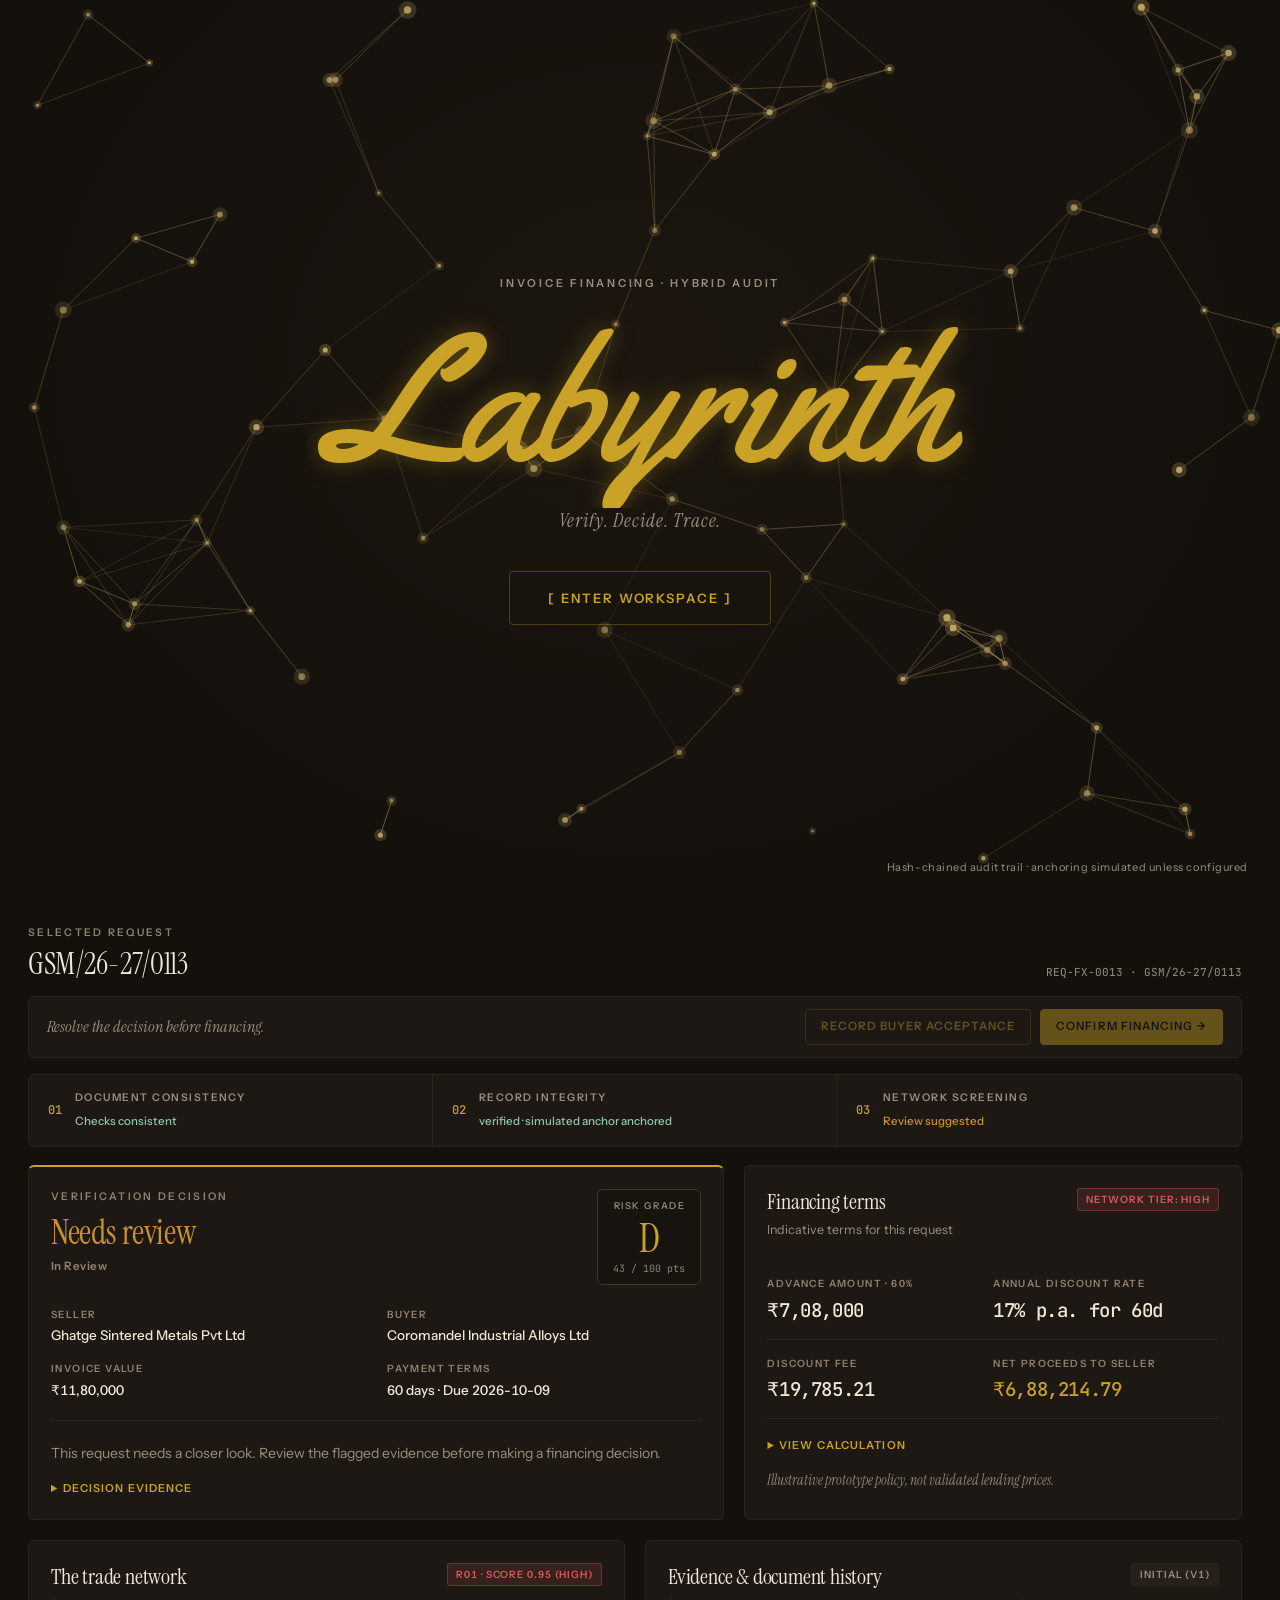
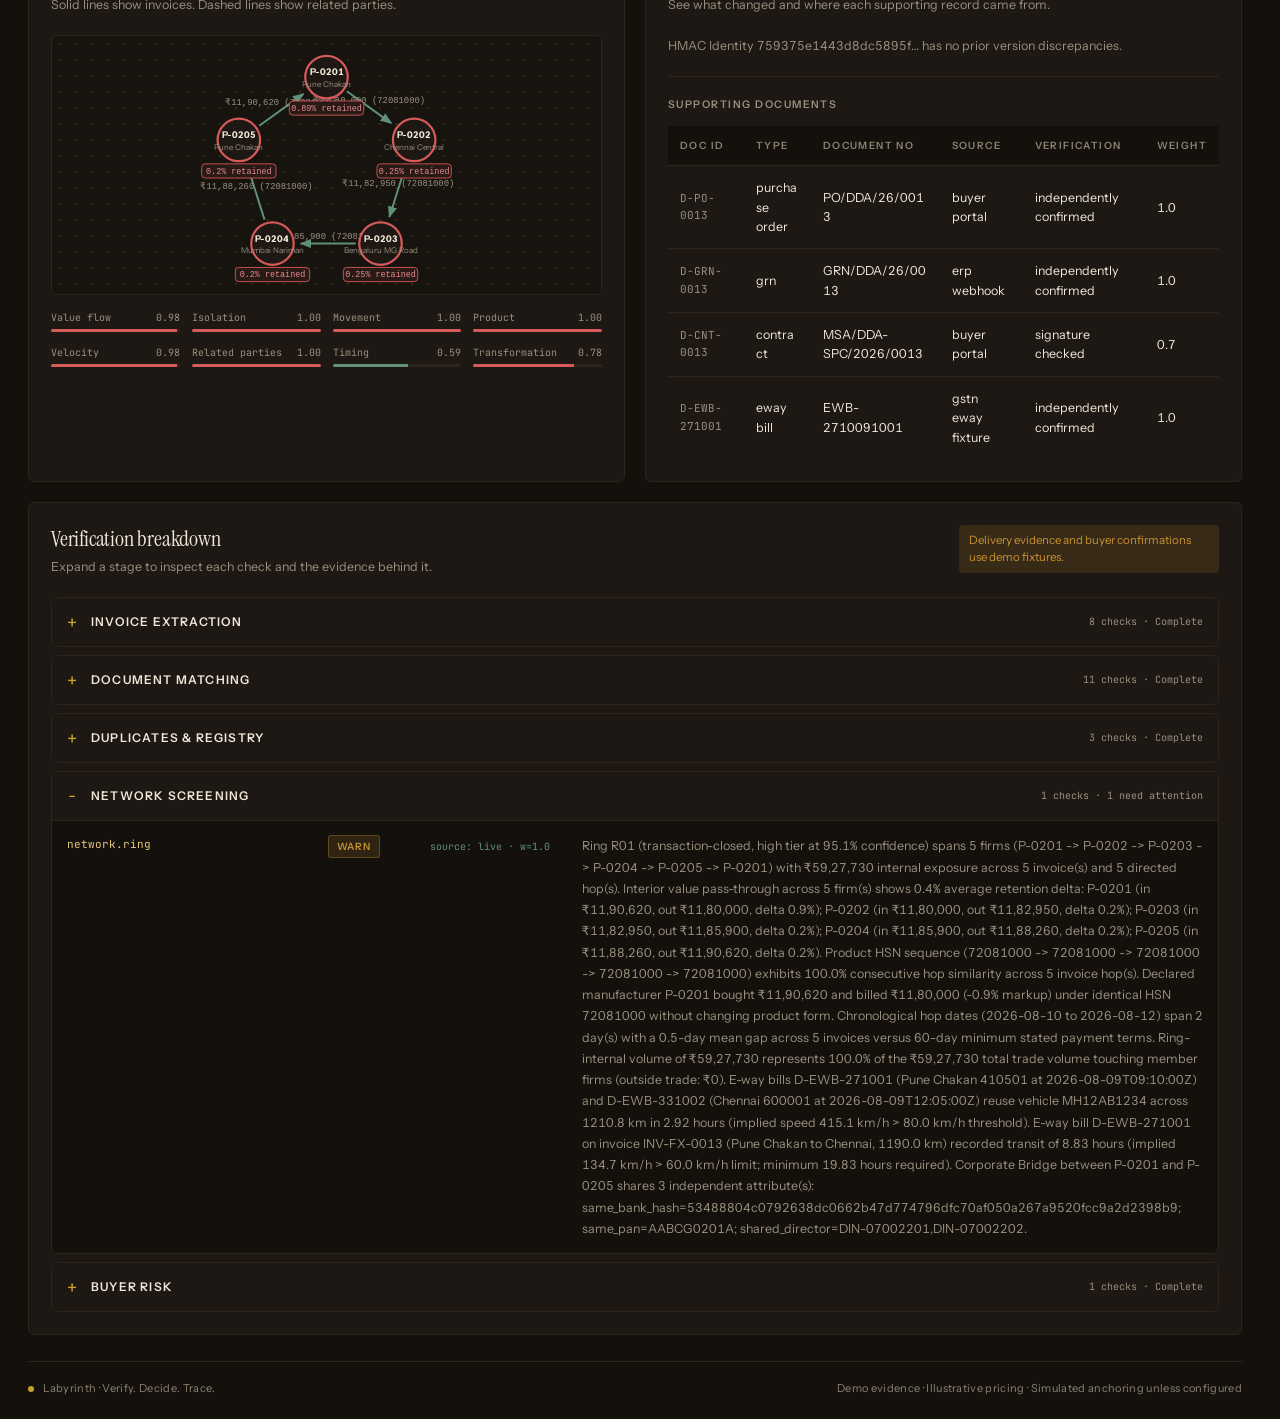
==== commit 353965b1: "Rename to Labyrinth, redesign the frontend (Counsel-style ink and gold shell), real PDF upload flow " ====
--- a/app/static/index.html
+++ b/app/static/index.html
@@ -3,85 +3,67 @@
 <head>
   <meta charset="UTF-8">
   <meta name="viewport" content="width=device-width, initial-scale=1.0">
-  <title>Tessera — Trade &amp; Invoice Verification Infrastructure</title>
-  <link rel="icon" type="image/svg+xml" href="data:image/svg+xml,%3Csvg xmlns='http://www.w3.org/2000/svg' viewBox='0 0 32 32'%3E%3Crect width='32' height='32' rx='6' fill='%230B192C'/%3E%3Cpath d='M8 10h16v3H17.5v11h-3V13H8z' fill='%2338BDF8'/%3E%3Ccircle cx='23' cy='21' r='3.5' fill='%23F59E0B'/%3E%3C/svg%3E">
-  <link rel="stylesheet" href="app.css">
+  <title>Labyrinth — Financing workspace</title>
+  <meta name="description" content="Labyrinth verifies invoices, screens trade networks, prices financing and keeps a tamper-evident audit trail. Uncertain cases go to a person.">
+  <meta name="theme-color" content="#14100C">
+  <link rel="icon" type="image/svg+xml" href="data:image/svg+xml,%3Csvg xmlns='http://www.w3.org/2000/svg' viewBox='0 0 32 32'%3E%3Crect width='32' height='32' rx='6' fill='%2314100C'/%3E%3Cpath d='M7 7h18v18H7z M12 12h8v8h-8z' fill='none' stroke='%23C9A227' stroke-width='2'/%3E%3Cpath d='M16 7v5M16 20v5M7 16h5' stroke='%23C9A227' stroke-width='2'/%3E%3C/svg%3E">
+  <link rel="preconnect" href="https://fonts.googleapis.com">
+  <link rel="preconnect" href="https://fonts.gstatic.com" crossorigin>
+  <link href="https://fonts.googleapis.com/css2?family=Instrument+Sans:wght@400;500;600;700&family=Instrument+Serif:ital@0;1&family=JetBrains+Mono:wght@400;500;600&family=Yellowtail&display=swap" rel="stylesheet">
+  <link rel="stylesheet" href="app.css?v=20261013-3">
 </head>
 <body>
   <a href="#main-workspace" class="skip-link">Skip to main workspace</a>
 
-  <header class="top-header" role="banner">
-    <div class="header-inner">
-      <div class="brand-cluster">
-        <div class="brand-glyph" aria-hidden="true">T</div>
-        <div>
-          <div class="brand-title-row">
-            <h1 class="brand-title">TESSERA</h1>
-            <span class="brand-version">SCHEMA v1 · SYNESIS 26</span>
-          </div>
-          <p class="brand-subtitle">Consortium Invoice Factoring &amp; Multi-Tier Supply-Chain Verification</p>
-        </div>
-      </div>
-
-      <div class="header-controls">
-        <div class="connection-pill" id="connection-badge" title="Current data source mode">
-          <span class="status-dot" id="connection-dot"></span>
-          <span id="connection-text">LIVE API</span>
-        </div>
-
-        <label class="role-selector-wrap" for="role-switcher">
-          <span class="role-label">Active Identity</span>
-          <select id="role-switcher" class="role-select" aria-label="Switch active role token">
-            <option value="lender:L1">Lender · Consortium Bank L1</option>
-            <option value="lender:L2">Lender · Consortium Bank L2</option>
-            <option value="seller:P-0001">Seller · Sahyadri Castings (P-0001)</option>
-            <option value="buyer:P-0002">Buyer · Deccan Drivetrain (P-0002)</option>
-            <option value="reviewer:REV-1">Reviewer · Senior Credit Officer (REV-1)</option>
-            <option value="reviewer:REV-2">Reviewer · Second Sign-off Officer (REV-2)</option>
-            <option value="auditor:AUD-1">Auditor · Cryptographic Verifier (AUD-1)</option>
-          </select>
-        </label>
-
-        <button type="button" id="start-tour-btn" class="btn btn-tour">
-          6-Step Judge Demo Tour
-        </button>
-      </div>
+
+  <div id="landing-page" class="landing" aria-label="Welcome to Labyrinth">
+    <canvas id="constellation" aria-hidden="true"></canvas>
+    <div class="landing-center">
+      <p class="landing-eyebrow">INVOICE FINANCING · HYBRID AUDIT</p>
+      <h1 class="landing-title">Labyrinth</h1>
+      <p class="landing-tagline">Verify. Decide. Trace.</p>
+      <button type="button" id="enter-btn" class="enter-button">[ ENTER WORKSPACE ]</button>
     </div>
-
-    <div class="three-prop-banner" aria-label="Three Core Verification Properties">
-      <div class="prop-banner-item" id="global-prop-consistency">
-        <div class="prop-banner-head">
-          <span class="prop-index">01</span>
-          <span class="prop-title">Document Consistency</span>
-          <span class="prop-modules">extract · match · dedup</span>
-          <span class="badge badge-pass" id="banner-badge-consistency">PASS</span>
-        </div>
-        <p class="prop-desc">Do Invoice, PO, GRN, and Contract agree on parties, HSN/SAC, quantities, unit rates, tax regime, and dates?</p>
-      </div>
-
-      <div class="prop-banner-item" id="global-prop-integrity">
-        <div class="prop-banner-head">
-          <span class="prop-index">02</span>
-          <span class="prop-title">Document Integrity</span>
-          <span class="prop-modules">audit · chain</span>
-          <span class="badge badge-pass" id="banner-badge-integrity">VERIFIED · ANCHORED</span>
-        </div>
-        <p class="prop-desc">Are off-chain AES-256-GCM blobs and salted RFC-6962 field roots unaltered, and their batch roots anchored (local simulated contract unless a testnet is configured)?</p>
-      </div>
-
-      <div class="prop-banner-item" id="global-prop-authenticity">
-        <div class="prop-banner-head">
-          <span class="prop-index">03</span>
-          <span class="prop-title">Trade Authenticity</span>
-          <span class="prop-modules">network · ewaybill</span>
-          <span class="badge badge-info" id="banner-badge-authenticity">RAISES FABRICATION COST</span>
-        </div>
-        <p class="prop-desc">Nothing proves physical trade if parties collude; graph ring topology, EWB transit physics, and corporate bridges raise fabrication cost.</p>
-      </div>
+    <p class="landing-meta">Hash-chained audit trail · anchoring simulated unless configured</p>
+  </div>
+
+  <div id="app-shell" class="app-shell hidden-app">
+  <header class="topbar">
+    <a class="brand-cluster brand" href="#" aria-label="Labyrinth home"><span class="brand-wordmark">Labyrinth</span><span class="brand-sub">· Invoice financing</span></a>
+    <div class="topbar-center" aria-label="Portfolio at a glance">
+      <div class="global-stat"><span class="gs-val" id="gs-total">—</span><span class="gs-label">Requests</span></div>
+      <span class="gs-divider"></span>
+      <div class="global-stat"><span class="gs-val" id="gs-value">—</span><span class="gs-label">Invoice value</span></div>
+      <span class="gs-divider"></span>
+      <div class="global-stat"><span class="gs-val risk" id="gs-review">—</span><span class="gs-label risk">Need a person</span></div>
+    </div>
+    <div class="topbar-right">
+      <div class="connection-pill" id="connection-badge"><span class="status-dot" id="connection-dot"></span><span id="connection-text">Connecting</span></div>
+      <label class="role-selector-wrap" for="role-switcher"><span class="role-label">Demo role</span><select id="role-switcher" class="role-select" aria-label="Switch active role token">
+        <option value="lender:L1">Lender · Consortium Bank L1</option>
+        <option value="lender:L2">Lender · Consortium Bank L2</option>
+        <option value="seller:P-0001">Seller · Sahyadri Castings (P-0001)</option>
+        <option value="buyer:P-0002">Buyer · Deccan Drivetrain (P-0002)</option>
+        <option value="reviewer:REV-1">Reviewer · Senior Credit Officer (REV-1)</option>
+        <option value="reviewer:REV-2">Reviewer · Second Sign-off Officer (REV-2)</option>
+        <option value="auditor:AUD-1">Auditor · Cryptographic Verifier (AUD-1)</option>
+      </select></label>
+      <button type="button" id="start-tour-btn" class="btn">Guide me</button>
     </div>
   </header>
 
-  <section id="tour-drawer" class="tour-drawer hidden" aria-label="6-Step Live Judge Demo Tour">
+  <nav class="primary-nav" aria-label="Labyrinth views">
+    <div class="nav-container workspace-tabs" role="tablist" aria-orientation="horizontal">
+      <button type="button" role="tab" aria-selected="true" aria-controls="panel-lender" id="tab-btn-lender" class="tab-btn stepper-item active" data-tab="lender"><span class="step-num">01</span><span class="step-label">Finance</span><span class="step-sub">What is the decision?</span></button>
+      <span class="stepper-sep" aria-hidden="true"></span>
+      <button type="button" role="tab" aria-selected="false" aria-controls="panel-seller" id="tab-btn-seller" class="tab-btn stepper-item" data-tab="seller"><span class="step-num">02</span><span class="step-label">Submit</span><span class="step-sub">Bring in an invoice</span></button>
+      <span class="stepper-sep" aria-hidden="true"></span>
+      <button type="button" role="tab" aria-selected="false" aria-controls="panel-queue" id="tab-btn-queue" class="tab-btn stepper-item" data-tab="queue"><span class="step-num">03</span><span class="step-label">Review</span><span class="step-sub">What needs a person?</span></button>
+      <span class="stepper-sep" aria-hidden="true"></span>
+      <button type="button" role="tab" aria-selected="false" aria-controls="panel-verifier" id="tab-btn-verifier" class="tab-btn stepper-item" data-tab="verifier"><span class="step-num">04</span><span class="step-label">Verify</span><span class="step-sub">What is the evidence?</span></button>
+    </div>
+  </nav>
+    <section id="tour-drawer" class="tour-drawer hidden" aria-label="6-Step Live Judge Demo Tour">
     <div class="tour-drawer-inner">
       <div class="tour-step-pills" id="tour-step-pills"></div>
       <div class="tour-stage-body">
@@ -102,130 +84,137 @@
       </div>
     </div>
   </section>
-
-  <nav class="workspace-tabs" role="tablist" aria-label="Tessera Views">
-    <button type="button" role="tab" aria-selected="false" aria-controls="panel-seller" id="tab-btn-seller" class="tab-btn" data-tab="seller">
-      <span class="tab-num">1</span>
-      <span>Seller Upload &amp; Extraction</span>
-    </button>
-    <button type="button" role="tab" aria-selected="true" aria-controls="panel-lender" id="tab-btn-lender" class="tab-btn active" data-tab="lender">
-      <span class="tab-num">2</span>
-      <span>Lender Explanation Card</span>
-    </button>
-    <button type="button" role="tab" aria-selected="false" aria-controls="panel-queue" id="tab-btn-queue" class="tab-btn" data-tab="queue">
-      <span class="tab-num">3</span>
-      <span>Reviewer Queue &amp; Consortium Registry</span>
-    </button>
-    <button type="button" role="tab" aria-selected="false" aria-controls="panel-verifier" id="tab-btn-verifier" class="tab-btn" data-tab="verifier">
-      <span class="tab-num">4</span>
-      <span>Hybrid Audit Verifier &amp; Break-It</span>
-    </button>
-  </nav>
-
-  <main id="main-workspace" class="main-workspace">
+  <main id="main-workspace" class="main-workspace" tabindex="-1">
+    <div class="page-heading"><div><div class="eyebrow">TRADE FINANCE, WITH CLARITY</div><h2 class="page-title" id="page-title">Financing workspace<span>.</span></h2><p id="page-description">A clear view of every invoice, every check, and your next decision.</p></div><button type="button" class="btn btn-primary new-invoice-btn" id="new-invoice-btn"><span aria-hidden="true">+</span> New invoice</button></div>
+    <div id="workspace-error" class="status-banner error hidden" role="alert"></div>
+
     <!-- TAB 1: SELLER UPLOAD -->
     <section id="panel-seller" role="tabpanel" aria-labelledby="tab-btn-seller" class="tab-panel hidden">
       <div class="grid-2col">
         <div class="card">
           <div class="card-header">
             <div>
-              <h2 class="card-title">Invoice PDF &amp; Evidence Submission</h2>
-              <p class="card-subtitle">Upload a commercial GST invoice PDF (%PDF- verified, max 10 MB) or load a deterministic fixture bundle.</p>
-            </div>
-            <span class="badge badge-info">STAGE 1 · EXTRACT</span>
+              <h2 class="card-title">Submit an invoice</h2>
+              <p class="card-subtitle">Upload a GST invoice PDF. We read its printed text, then run every check.</p>
+            </div>
+            <span class="badge badge-info">STEP 1 · EXTRACT</span>
+          </div>
+
+          <div class="dropzone" id="pdf-dropzone" tabindex="0" role="button" aria-describedby="dropzone-hint" aria-label="Choose an invoice PDF">
+            <input type="file" id="pdf-file-input" accept=".pdf,application/pdf" class="sr-only" tabindex="-1">
+            <div class="dropzone-title" id="dropzone-filename">Drop an invoice PDF here or click to browse</div>
+            <div class="dropzone-hint" id="dropzone-hint">PDF up to 10 MB · stored encrypted, never on the chain</div>
+          </div>
+          <div id="seller-file-error" class="field-error hidden" role="alert"></div>
+
+          <div id="sample-tools" class="sample-tools hidden">
+            <div class="field-label">No invoice to hand? Generate a sample (demo)</div>
+            <div class="sample-row">
+              <button type="button" class="btn btn-secondary btn-sm" data-sample-layout="tabular_gst">Tabular GST</button>
+              <button type="button" class="btn btn-secondary btn-sm" data-sample-layout="letterhead">Letterhead</button>
+              <button type="button" class="btn btn-secondary btn-sm" data-sample-layout="tally">Tally voucher</button>
+              <label class="check-pill sample-flaw"><input type="checkbox" id="sample-bad-arith"> <span>Print a total that does not add up</span></label>
+            </div>
           </div>
 
           <div class="form-group">
-            <label class="field-label" for="seller-fixture-select">Select Fixture / Demo Scenario</label>
+            <label class="field-label" for="seller-fixture-select">Parties and evidence come from</label>
             <select id="seller-fixture-select" class="input-select"></select>
-          </div>
-
-          <div class="dropzone" id="pdf-dropzone" tabindex="0" role="button" aria-label="Upload GST Invoice PDF">
-            <input type="file" id="pdf-file-input" accept=".pdf,application/pdf" class="sr-only">
-            <div class="dropzone-title" id="dropzone-filename">Drop GST Invoice PDF here or click to browse</div>
-            <div class="dropzone-hint">Enforces %PDF- magic byte verification · 10 MB payload limit · AES-256-GCM off-chain storage</div>
-          </div>
-
-          <div class="evidence-checklist">
-            <div class="field-label">Attached Supporting Trade Evidence</div>
+            <p class="field-hint">Demo scenario that supplies the seller, buyer and the supporting records below.</p>
+          </div>
+
+          <fieldset class="evidence-checklist">
+            <legend class="field-label">Supporting documents attached</legend>
             <div class="checkbox-row">
-              <label class="check-pill"><input type="checkbox" id="attach-po" checked> <span>Purchase Order (Buyer Portal · weight 1.0)</span></label>
-              <label class="check-pill"><input type="checkbox" id="attach-grn" checked> <span>Goods Receipt Note (ERP Webhook · weight 1.0)</span></label>
-              <label class="check-pill"><input type="checkbox" id="attach-cnt" checked> <span>Master Contract (Signed · weight 0.7)</span></label>
-              <label class="check-pill"><input type="checkbox" id="attach-ewb" checked> <span>GSTN E-Way Bill (Fixture · weight 1.0)</span></label>
-            </div>
-          </div>
+              <label class="check-pill"><input type="checkbox" id="attach-po" data-attach="po" checked> <span>Purchase order</span></label>
+              <label class="check-pill"><input type="checkbox" id="attach-grn" data-attach="grn" checked> <span>Goods receipt</span></label>
+              <label class="check-pill"><input type="checkbox" id="attach-cnt" data-attach="cnt" checked> <span>Signed contract</span></label>
+              <label class="check-pill"><input type="checkbox" id="attach-ewb" data-attach="ewb" checked> <span>E-way bill</span></label>
+            </div>
+            <p class="field-hint">Leave one off to see what happens: checks that need it become “unavailable” and the request goes to review. Documents here are demo fixtures.</p>
+          </fieldset>
 
           <div class="action-bar">
-            <button type="button" id="seller-submit-btn" class="btn btn-primary">Run Extraction &amp; Submit for Financing</button>
-            <button type="button" id="seller-test-invalid-btn" class="btn btn-secondary">Test Non-PDF Rejection (400)</button>
-          </div>
-          <div id="seller-status-msg" class="status-banner hidden" role="status"></div>
-        </div>
-
-        <div class="card">
-          <div class="card-header">
-            <div>
-              <h2 class="card-title">Extracted Fields &amp; Provenance Confidence</h2>
-              <p class="card-subtitle">Deterministic layout parser output with per-field confidence chips and page provenance.</p>
-            </div>
-            <span class="badge badge-pass" id="seller-extract-badge">DETERMINISTIC REGEX</span>
-          </div>
+            <button type="button" id="seller-submit-btn" class="btn btn-primary" disabled>Extract and submit</button>
+            <button type="button" id="seller-sample-open-btn" class="btn btn-ghost">Open the sample scenario instead</button>
+          </div>
+          <div id="seller-status-msg" class="status-banner hidden" role="status" aria-live="polite"></div>
+        </div>
+
+        <div class="card" aria-live="polite">
+          <div class="card-header">
+            <div>
+              <h2 class="card-title">Invoice details</h2>
+              <p class="card-subtitle" id="seller-details-subtitle">Values read from the document, with where and how confidently.</p>
+            </div>
+            <span class="badge badge-info" id="seller-extract-badge">SAMPLE DATA</span>
+          </div>
+          <div id="seller-notes" class="seller-notes"></div>
           <div id="seller-extracted-fields" class="extracted-grid"></div>
           <div class="section-divider"></div>
-          <h3 class="section-heading">Extracted Line Items (Strict Integer Paise &amp; Basis Points)</h3>
-          <div id="seller-line-items-wrap" class="table-wrap"></div>
+          <h3 class="section-heading">Line items</h3>
+          <div id="seller-line-items-wrap" class="table-wrap line-items"></div>
+          <div id="seller-extraction-checks" class="extraction-checks"></div>
         </div>
       </div>
     </section>
 
     <!-- TAB 2: LENDER EXPLANATION CARD -->
     <section id="panel-lender" role="tabpanel" aria-labelledby="tab-btn-lender" class="tab-panel">
+      <div class="portfolio-stats" aria-label="Demo portfolio overview">
+        <div class="portfolio-stat"><span>Total invoice value</span><strong id="stat-value">—</strong><small>Across loaded demo cases</small></div>
+        <div class="portfolio-stat"><span>Financing requests</span><strong id="stat-total">—</strong><small>All verification outcomes</small></div>
+        <div class="portfolio-stat"><span>Needs your review <i class="metric-dot amber"></i></span><strong id="stat-review">—</strong><small>Flagged for a closer look</small></div>
+        <div class="portfolio-stat"><span>Conditionally approved <i class="metric-dot"></i></span><strong id="stat-approved">—</strong><small>Subject to financing conditions</small></div>
+      </div>
+      <section class="card inbox-card" aria-labelledby="inbox-heading"><div class="card-header"><div><h2 id="inbox-heading" class="card-title">Invoice requests <span id="inbox-count" class="count-badge">—</span></h2><p class="card-subtitle">Select an invoice to explore its decision and supporting evidence.</p></div><label class="search-field"><svg viewBox="0 0 24 24" aria-hidden="true"><circle cx="10.5" cy="10.5" r="6.5"/><path d="m16 16 4.5 4.5"/></svg><input id="request-search" type="search" placeholder="Search invoices…" aria-label="Search invoice requests"></label></div><div class="inbox-filters" role="group" aria-label="Filter requests"><button type="button" class="filter-btn active" data-filter="all" aria-pressed="true">All requests</button><button type="button" class="filter-btn" data-filter="review" aria-pressed="false">Needs review</button><button type="button" class="filter-btn" data-filter="conditionally_approved" aria-pressed="false">Conditional approval</button><button type="button" class="filter-btn" data-filter="reject" aria-pressed="false">Declined</button></div><div id="request-list" class="request-list" aria-live="polite"><p class="empty-state">Loading your requests…</p></div><div class="inbox-footer"><span id="request-count-label">Loading cases</span><span>Demonstration data</span></div></section>
+      <div class="detail-heading"><div><span class="eyebrow">SELECTED REQUEST</span><h2 tabindex="-1" id="selected-invoice-title">Invoice details</h2></div><span class="mono-id" id="lender-req-id-pill">—</span></div>
+
       <div class="lender-toolbar card">
-        <div class="toolbar-left">
-          <label for="lender-case-select" class="field-label-inline">Inspect Case:</label>
-          <select id="lender-case-select" class="input-select"></select>
-          <span class="mono-id" id="lender-req-id-pill">REQ-FX-0001</span>
+        <div class="toolbar-left"><span class="workflow-hint" id="workflow-hint">Review the evidence before proceeding.</span>
+          <label for="lender-case-select" class="sr-only">Selected scenario</label>
+          <select id="lender-case-select" class="input-select scenario-select"></select>
+
         </div>
         <div class="toolbar-right">
-          <button type="button" id="lender-accept-btn" class="btn btn-secondary">1. Record Buyer Signed Acceptance</button>
-          <button type="button" id="lender-confirm-btn" class="btn btn-primary">2. Confirm Reservation &amp; Disburse</button>
+          <button type="button" id="lender-accept-btn" class="btn btn-secondary">Record buyer acceptance</button>
+          <button type="button" id="lender-confirm-btn" class="btn btn-primary">Confirm financing →</button>
         </div>
       </div>
 
       <div id="lender-action-feedback" class="status-banner hidden" role="status"></div>
 
-      <div class="lender-summary-grid">
+      <div class="three-prop-banner" aria-label="Selected invoice verification summary"><div class="prop-banner-item"><span class="prop-index">01</span><div><span class="prop-title">Document consistency</span><span id="banner-badge-consistency" class="badge badge-info">Pending</span></div></div><div class="prop-banner-item"><span class="prop-index">02</span><div><span class="prop-title">Record integrity</span><span id="banner-badge-integrity" class="badge badge-info">Pending</span></div></div><div class="prop-banner-item"><span class="prop-index">03</span><div><span class="prop-title">Network screening</span><span id="banner-badge-authenticity" class="badge badge-info">Pending</span></div></div></div><div class="lender-summary-grid">
         <div class="card decision-hero-card">
           <div class="decision-hero-top">
             <div>
-              <div class="eyebrow">WORKFLOW DECISION OUTCOME</div>
+              <div class="eyebrow">VERIFICATION DECISION</div>
               <div class="decision-outcome-row">
-                <span id="lender-outcome-badge" class="outcome-badge outcome-approved">CONDITIONALLY APPROVED</span>
-                <span id="lender-state-badge" class="badge badge-info">STATE: COND_APPROVED</span>
+                <span id="lender-outcome-badge" class="outcome-badge">Loading decision</span>
+                <span id="lender-state-badge" class="badge badge-info">Awaiting checks</span>
               </div>
             </div>
             <div class="grade-box">
               <div class="grade-label">RISK GRADE</div>
-              <div class="grade-letter" id="lender-grade-letter">B</div>
-              <div class="grade-points" id="lender-grade-points">86 / 100 pts</div>
+              <div class="grade-letter" id="lender-grade-letter">—</div>
+              <div class="grade-points" id="lender-grade-points">—</div>
             </div>
           </div>
 
           <div class="decision-meta-strip" id="lender-invoice-summary"></div>
 
-          <div class="reasons-block">
-            <div class="field-label">Top Numerical Decision Reasons &amp; Active Conditions</div>
+          <p id="decision-summary" class="decision-summary"></p><details class="reasons-block"><summary>Decision evidence</summary>
+
             <ul class="reasons-list" id="lender-top-reasons"></ul>
             <div class="conditions-row" id="lender-conditions"></div>
-          </div>
+          </details>
         </div>
 
         <div class="card pricing-card">
           <div class="card-header">
             <div>
-              <h2 class="card-title">Risk-Adjusted Pricing &amp; Discount Trace</h2>
-              <p class="card-subtitle">Integer paise &amp; basis-point calculation (round-half-up)</p>
+              <h2 class="card-title">Financing terms</h2>
+              <p class="card-subtitle">Indicative terms for this request</p>
             </div>
             <span class="badge badge-info" id="lender-tier-badge">NETWORK TIER: LOW</span>
           </div>
@@ -240,8 +229,8 @@
         <div class="card">
           <div class="card-header">
             <div>
-              <h2 class="card-title">Supply-Chain Network &amp; Ring Topology</h2>
-              <p class="card-subtitle">Solid arrows = invoiced trade hops · Dashed orange = corporate bridges (&gt;= 2 links)</p>
+              <h2 class="card-title">The trade network</h2>
+              <p class="card-subtitle">Solid lines show invoices. Dashed lines show related parties.</p>
             </div>
             <span class="badge badge-warn" id="ring-summary-badge">RING GRAPH</span>
           </div>
@@ -252,14 +241,14 @@
         <div class="card">
           <div class="card-header">
             <div>
-              <h2 class="card-title">Version Diff &amp; Evidence Provenance</h2>
-              <p class="card-subtitle">HMAC identity comparison, near-duplicate homoglyphs, and supporting document weights</p>
+              <h2 class="card-title">Evidence &amp; document history</h2>
+              <p class="card-subtitle">See what changed and where each supporting record came from.</p>
             </div>
             <span class="badge badge-info" id="lender-version-kind-badge">INITIAL v1</span>
           </div>
           <div id="lender-version-diff-wrap"></div>
           <div class="section-divider"></div>
-          <h3 class="section-heading">Supporting Evidence Documents &amp; Derived Weights</h3>
+          <h3 class="section-heading">Supporting documents</h3>
           <div id="lender-evidence-table-wrap" class="table-wrap"></div>
         </div>
       </div>
@@ -267,11 +256,11 @@
       <div class="card">
         <div class="card-header">
           <div>
-            <h2 class="card-title">Stage-by-Stage Verification Checks (22 Registered Dotted IDs)</h2>
-            <p class="card-subtitle">Each check reports status (pass / warn / fail / unavailable / not_applicable), source (live / fixture), and evidence weight.</p>
+            <h2 class="card-title">Verification breakdown</h2>
+            <p class="card-subtitle">Expand a stage to inspect each check and the evidence behind it.</p>
           </div>
           <div class="fixture-notice">
-            Note: E-way bills and buyer confirmations in this demo come from deterministic fixtures (source: fixture).
+            Delivery evidence and buyer confirmations use demo fixtures.
           </div>
         </div>
         <div id="lender-checks-container" class="checks-stages-stack"></div>
@@ -284,10 +273,10 @@
         <div class="card">
           <div class="card-header">
             <div>
-              <h2 class="card-title">Prioritized Human Review Queue</h2>
-              <p class="card-subtitle">Sorted strictly by review priority (Network Tier, Exposure in Paise) — never conflated with expected_loss.</p>
-            </div>
-            <span class="badge badge-warn">SORT: (TIER, EXPOSURE_PAISE)</span>
+              <h2 class="card-title">Requests needing attention</h2>
+              <p class="card-subtitle">Review and declined requests, ordered by network tier and exposure.</p>
+            </div>
+            <span class="badge badge-warn">PRIORITY ORDER</span>
           </div>
           <div id="queue-table-wrap" class="table-wrap"></div>
         </div>
@@ -296,8 +285,8 @@
           <div class="card">
             <div class="card-header">
               <div>
-                <h2 class="card-title">Consortium Registry &amp; Parallel Lender Race (Step 2)</h2>
-                <p class="card-subtitle">SQLite WAL with BEGIN IMMEDIATE + partial unique index on active invoice_identity.</p>
+                <h2 class="card-title">One invoice. One lender.</h2>
+                <p class="card-subtitle">Test duplicate financing across two participating lenders.</p>
               </div>
               <span class="badge badge-info">ATOMIC DEDUP</span>
             </div>
@@ -305,8 +294,8 @@
               Fire two simultaneous reservation requests from Consortium Bank L1 and Bank L2 on the exact same invoice identity to verify atomic single-winner exclusivity.
             </p>
             <div class="action-bar">
-              <button type="button" id="trigger-race-btn" class="btn btn-primary">Fire Parallel L1 vs L2 Reservation Race</button>
-              <button type="button" id="inspect-settled-btn" class="btn btn-secondary">Inspect Settled Refinance Block</button>
+              <button type="button" id="trigger-race-btn" class="btn btn-primary">Run simultaneous reservations</button>
+              <button type="button" id="inspect-settled-btn" class="btn btn-secondary">Inspect a settled invoice</button>
             </div>
             <div id="race-result-box" class="race-result-box"></div>
           </div>
@@ -314,36 +303,36 @@
           <div class="card">
             <div class="card-header">
               <div>
-                <h2 class="card-title">Reviewer Override &amp; Dual Sign-Off</h2>
-                <p class="card-subtitle">Requires reviewer role token. Hard-fail overrides enforce a distinct second_reviewer_id.</p>
+                <h2 class="card-title">Record a review decision</h2>
+                <p class="card-subtitle">A written reason is required. Hard failures need a second reviewer.</p>
               </div>
               <span class="badge badge-warn" id="override-dual-badge">REVIEWER AUTH</span>
             </div>
             <div class="form-grid">
               <div class="form-group">
-                <label class="field-label" for="override-case-select">Target Request</label>
+                <label class="field-label" for="override-case-select">Request</label>
                 <select id="override-case-select" class="input-select"></select>
               </div>
               <div class="form-group">
-                <label class="field-label" for="override-outcome-select">New Outcome</label>
+                <label class="field-label" for="override-outcome-select">New outcome</label>
                 <select id="override-outcome-select" class="input-select">
-                  <option value="conditionally_approved">conditionally_approved</option>
-                  <option value="review">review</option>
-                  <option value="reject">reject</option>
+                  <option value="conditionally_approved">Conditionally approved</option>
+                  <option value="review">Needs review</option>
+                  <option value="reject">Declined</option>
                 </select>
               </div>
               <div class="form-group">
-                <label class="field-label" for="override-reviewer1">Primary Reviewer ID</label>
+                <label class="field-label" for="override-reviewer1">Primary reviewer</label>
                 <input type="text" id="override-reviewer1" class="input-text" value="REV-1">
               </div>
               <div class="form-group">
-                <label class="field-label" for="override-reviewer2">Second Reviewer ID (Required on Hard Fail)</label>
-                <input type="text" id="override-reviewer2" class="input-text" value="REV-2" placeholder="e.g. REV-2 (must differ from primary)">
+                <label class="field-label" for="override-reviewer2">Second reviewer (hard failures)</label>
+                <input type="text" id="override-reviewer2" class="input-text" value="REV-2" placeholder="Must differ from the primary reviewer">
               </div>
             </div>
             <div class="form-group">
-              <label class="field-label" for="override-reason">Written Audit Justification (Required, min 3 chars)</label>
-              <input type="text" id="override-reason" class="input-text" value="Verified physical weighbridge slip and buyer treasury confirmation call.">
+              <label class="field-label" for="override-reason">Reason for this decision</label>
+              <input type="text" id="override-reason" class="input-text" placeholder="What did you check, and why does it change the decision?" required>
             </div>
             <div class="action-bar">
               <button type="button" id="submit-override-btn" class="btn btn-primary">Record Audited Override</button>
@@ -360,10 +349,10 @@
         <div class="card">
           <div class="card-header">
             <div>
-              <h2 class="card-title">Hybrid Cryptographic Audit Verifier (Step 5)</h2>
-              <p class="card-subtitle">Two independent verification answers — Off-Chain Integrity vs. On-Chain Anchoring (never conflated).</p>
-            </div>
-            <span class="badge badge-info">RFC-6962 + AES-256-GCM</span>
+              <h2 class="card-title">Verify the audit trail</h2>
+              <p class="card-subtitle">Check document integrity and anchoring independently.</p>
+            </div>
+            <span class="badge badge-info">HYBRID AUDIT</span>
           </div>
 
           <div class="Verifier-controls-row">
@@ -376,32 +365,32 @@
               <option value="clean_goods">Case Bundle · clean_goods (REQ-FX-0001)</option>
               <option value="ring_real_firms">Case Bundle · ring_real_firms (REQ-DEMO-0001)</option>
             </select>
-            <button type="button" id="audit-verify-btn" class="btn btn-secondary">Re-Verify Now</button>
+            <button type="button" id="audit-verify-btn" class="btn btn-secondary">Verify record</button>
           </div>
 
           <div class="action-bar demo-fault-bar">
-            <button type="button" id="demo-tamper-btn" class="btn btn-danger">Tamper 1 Byte in Encrypted Blob</button>
-            <button type="button" id="demo-netoff-btn" class="btn btn-warn">Toggle Anchor RPC Network-Off</button>
-            <button type="button" id="demo-restore-btn" class="btn btn-ghost">Restore Clean State</button>
+            <button type="button" id="demo-tamper-btn" class="btn btn-danger">Simulate a file change</button>
+            <button type="button" id="demo-netoff-btn" class="btn btn-warn">Toggle anchor connection</button>
+            <button type="button" id="demo-restore-btn" class="btn btn-ghost">Restore demo</button>
           </div>
 
           <div class="two-answers-grid">
             <div class="answer-box" id="audit-integrity-box">
-              <div class="answer-eyebrow">ANSWER 1 · OFF-CHAIN DOCUMENT INTEGRITY</div>
+              <div class="answer-eyebrow">DOCUMENT INTEGRITY</div>
               <div class="answer-status" id="audit-integrity-status">VERIFIED</div>
               <p class="answer-detail" id="audit-integrity-detail"></p>
             </div>
             <div class="answer-box" id="audit-anchoring-box">
-              <div class="answer-eyebrow">ANSWER 2 · ON-CHAIN MERKLE ANCHORING</div>
+              <div class="answer-eyebrow">ANCHOR STATUS</div>
               <div class="answer-status" id="audit-anchoring-status">ANCHORED</div>
               <p class="answer-detail" id="audit-anchoring-detail"></p>
             </div>
           </div>
 
           <div class="section-divider"></div>
-          <h3 class="section-heading">RFC-6962 Salted Field Selective Disclosure Proof</h3>
+          <h3 class="section-heading">Selective disclosure</h3>
           <p class="helper-copy">
-            Proves invoice field <code>grand_total_paise</code> against <code>field_root</code> using domain-separated leaf <code>H(0x00 || salt || name || value)</code> without revealing confidential line items or other field salts.
+            Proves one field, the grand total, belongs to this record without revealing line items or any other field.
           </p>
           <div id="audit-disclosure-box" class="disclosure-box"></div>
         </div>
@@ -410,10 +399,10 @@
           <div class="card">
             <div class="card-header">
               <div>
-                <h2 class="card-title">Judge Break-It — Interactive Ring Builder (Step 6)</h2>
+                <h2 class="card-title">Challenge the network check</h2>
                 <p class="card-subtitle">Change the ring template's speed, retention, links, duration and HSN, then see the real network check re-score it.</p>
               </div>
-              <span class="badge badge-warn">POST /breakit</span>
+              <span class="badge badge-warn">LIVE SANDBOX</span>
             </div>
 
             <div class="form-grid">
@@ -421,7 +410,7 @@
                 <label class="field-label" for="breakit-preset-select">Load Ring Preset</label>
                 <select id="breakit-preset-select" class="input-select">
                   <option value="carousel_5">5-Firm Pass-Through Carousel (0.7% retained, 410 km/h EWB, 2-link bridge)</option>
-                  <option value="single_link">4-Firm Ring with Single Corporate Link (Tests Lesson 4: &lt; 2 links = no bridge)</option>
+                  <option value="single_link">4-Firm Ring with Single Corporate Link (one link is not enough to bridge)</option>
                   <option value="legit_mfg">3-Firm Legitimate Manufacturing Cycle (HSN 7201-&gt;8708-&gt;8703, 18.4% retained, 24d)</option>
                 </select>
               </div>
@@ -451,7 +440,7 @@
             </div>
 
             <div class="action-bar">
-              <button type="button" id="run-breakit-btn" class="btn btn-primary">Evaluate Custom Ring on /breakit</button>
+              <button type="button" id="run-breakit-btn" class="btn btn-primary">Evaluate this scenario →</button>
             </div>
 
             <div id="breakit-result-panel" class="breakit-result-panel"></div>
@@ -461,8 +450,8 @@
           <div class="card">
             <div class="card-header">
               <div>
-                <h2 class="card-title">Synthetic Benchmark Summary (Regime B Holdout)</h2>
-                <p class="card-subtitle">Rules-only baseline vs. hybrid (baseline + network) lift and honest evasive miss rate.</p>
+                <h2 class="card-title">Benchmark results</h2>
+                <p class="card-subtitle">Synthetic held-out results, including missed cases.</p>
               </div>
               <span class="badge badge-pass">EVAL REPORT</span>
             </div>
@@ -471,14 +460,17 @@
         </div>
       </div>
     </section>
-  </main>
-
-  <script src="data.js"></script>
-  <script src="ring.js"></script>
-  <script src="seller.js"></script>
-  <script src="lender.js"></script>
-  <script src="queue.js"></script>
-  <script src="verifier.js"></script>
-  <script src="tour.js"></script>
+  <footer class="workspace-footer"><span><span class="footer-dot"></span> Labyrinth · Verify. Decide. Trace.</span><span>Demo evidence · Illustrative pricing · Simulated anchoring unless configured</span></footer></main>
+  </div>
+
+  <script src="data.js?v=20261013-3"></script>
+  <script src="ring.js?v=20261013-3"></script>
+  <script src="workspace.js?v=20261013-3"></script>
+  <script src="seller.js?v=20261013-3"></script>
+  <script src="lender.js?v=20261013-3"></script>
+  <script src="queue.js?v=20261013-3"></script>
+  <script src="verifier.js?v=20261013-3"></script>
+  <script src="tour.js?v=20261013-3"></script>
+  <script src="landing.js?v=20261013-3"></script>
 </body>
 </html>
--- a/app/static/app.css
+++ b/app/static/app.css
@@ -1,1160 +1,488 @@
-/* Tessera — Institutional Trade Finance & Cryptographic Audit Interface */
-
+/* Labyrinth — warm ink, a gold seal, serif display type, and mono for anything you might copy.
+   Design direction borrowed from Circe's "Counsel" system; the markup and rules here are Labyrinth's own. */
 :root {
-  --bg-page: #0b111e;
-  --bg-card: #111a2e;
-  --bg-card-elevated: #17233d;
-  --bg-input: #0d1526;
-  --border-subtle: #223254;
-  --border-strong: #344c7c;
-  --text-primary: #f1f5f9;
-  --text-secondary: #94a3b8;
-  --text-muted: #64748b;
-  --accent-blue: #38bdf8;
-  --accent-indigo: #6366f1;
-  --color-pass: #10b981;
-  --color-pass-bg: rgba(16, 185, 129, 0.14);
-  --color-warn: #f59e0b;
-  --color-warn-bg: rgba(245, 158, 11, 0.15);
-  --color-fail: #ef4444;
-  --color-fail-bg: rgba(239, 68, 68, 0.16);
-  --color-unavail: #a855f7;
-  --color-unavail-bg: rgba(168, 85, 247, 0.16);
-  --color-na: #64748b;
-  --color-na-bg: rgba(100, 116, 139, 0.16);
-  --font-sans: "Inter", -apple-system, BlinkMacSystemFont, "Segoe UI", Roboto, sans-serif;
-  --font-mono: "JetBrains Mono", "Fira Code", Consolas, monospace;
-}
-
-* {
-  box-sizing: border-box;
-  margin: 0;
-  padding: 0;
-}
-
+  --ink-base:#14100C;
+  --ink-panel:#1D1813;
+  --ink-raised:#26201A;
+  --ink-input:#17130F;
+  --border-muted:#2C241D;
+  --border-active:#42372C;
+  --paper:#EFE7D8;
+  --paper-muted:#9A8F7E;
+  --paper-dim:#8E8272;
+  --seal:#C9A227;
+  --seal-soft:#E6C879;
+  --seal-dim:rgba(201,162,39,.14);
+  --blood:#D65A5A;
+  --blood-dim:rgba(214,90,90,.14);
+  --verdigris:#5F9179;
+  --verdigris-dim:rgba(95,145,121,.16);
+  --amber:#C8912F;
+  --amber-dim:rgba(200,145,47,.15);
+  --violet:#9A86B0;
+  --violet-dim:rgba(154,134,176,.15);
+
+  /* aliases used by scripts and older rules */
+  --bg-page:var(--ink-base);
+  --text-primary:var(--paper);
+  --text-secondary:var(--paper-muted);
+  --text-muted:var(--paper-dim);
+  --border-subtle:var(--border-muted);
+  --border-strong:var(--border-active);
+
+  --font-sans:"Instrument Sans","Segoe UI",system-ui,-apple-system,sans-serif;
+  --font-serif:"Instrument Serif",Georgia,"Times New Roman",serif;
+  --font-mono:"JetBrains Mono","Cascadia Code",Consolas,ui-monospace,monospace;
+  --font-wordmark:"Yellowtail","Segoe Script","Brush Script MT",cursive;
+
+  --ease-out:cubic-bezier(.16,1,.3,1);
+  --radius:6px;
+}
+
+* { box-sizing:border-box; scrollbar-width:thin; scrollbar-color:var(--border-active) var(--ink-base); }
+body,h1,h2,h3,h4,p,ul,ol,dl,figure { margin:0; }
+html { scrollbar-gutter:stable; }
 body {
-  background-color: var(--bg-page);
-  color: var(--text-primary);
-  font-family: var(--font-sans);
-  font-size: 14px;
-  line-height: 1.5;
-  font-variant-numeric: tabular-nums;
-  min-height: 100vh;
-}
-
-.skip-link {
-  position: absolute;
-  top: -48px;
-  left: 16px;
-  background: var(--accent-blue);
-  color: #090d16;
-  font-weight: 700;
-  padding: 8px 14px;
-  border-radius: 6px;
-  z-index: 9999;
-  text-decoration: none;
-}
-
-.skip-link:focus {
-  top: 12px;
-}
-
-.sr-only {
-  position: absolute;
-  width: 1px;
-  height: 1px;
-  overflow: hidden;
-  clip: rect(0, 0, 0, 0);
-}
-
-.hidden {
-  display: none !important;
-}
-
-/* Sticky Top Header */
-.top-header {
-  position: sticky;
-  top: 0;
-  z-index: 100;
-  background: rgba(11, 17, 30, 0.96);
-  backdrop-filter: blur(10px);
-  border-bottom: 1px solid var(--border-subtle);
-}
-
-.header-inner {
-  max-width: 1440px;
-  margin: 0 auto;
-  padding: 12px 24px;
-  display: flex;
-  align-items: center;
-  justify-content: space-between;
-  gap: 16px;
-  flex-wrap: wrap;
-}
-
-.brand-cluster {
-  display: flex;
-  align-items: center;
-  gap: 12px;
-}
-
-.brand-glyph {
-  width: 38px;
-  height: 38px;
-  border-radius: 8px;
-  background: linear-gradient(135deg, #0ea5e9, #4f46e5);
-  color: #ffffff;
-  font-weight: 800;
-  font-size: 20px;
-  display: flex;
-  align-items: center;
-  justify-content: center;
-  box-shadow: 0 2px 10px rgba(56, 189, 248, 0.25);
-}
-
-.brand-title-row {
-  display: flex;
-  align-items: center;
-  gap: 10px;
-}
-
-.brand-title {
-  font-size: 18px;
-  font-weight: 800;
-  letter-spacing: 0.08em;
-  color: #ffffff;
-}
-
-.brand-version {
-  font-family: var(--font-mono);
-  font-size: 11px;
-  padding: 2px 7px;
-  border-radius: 4px;
-  background: rgba(56, 189, 248, 0.12);
-  color: var(--accent-blue);
-  border: 1px solid rgba(56, 189, 248, 0.3);
-}
-
-.brand-subtitle {
-  font-size: 12px;
-  color: var(--text-secondary);
-}
-
-.header-controls {
-  display: flex;
-  align-items: center;
-  gap: 12px;
-  flex-wrap: wrap;
-}
-
-.connection-pill {
-  display: inline-flex;
-  align-items: center;
-  gap: 7px;
-  padding: 5px 11px;
-  border-radius: 999px;
-  font-family: var(--font-mono);
-  font-size: 11px;
-  font-weight: 600;
-  background: var(--bg-card-elevated);
-  border: 1px solid var(--border-subtle);
-}
-
-.status-dot {
-  width: 8px;
-  height: 8px;
-  border-radius: 50%;
-  background: var(--color-pass);
-  box-shadow: 0 0 8px var(--color-pass);
-}
-
-.status-dot.offline {
-  background: var(--color-warn);
-  box-shadow: 0 0 8px var(--color-warn);
-}
-
-.role-selector-wrap {
-  display: flex;
-  align-items: center;
-  gap: 8px;
-  background: var(--bg-card-elevated);
-  padding: 4px 10px;
-  border-radius: 6px;
-  border: 1px solid var(--border-subtle);
-}
-
-.role-label {
-  font-size: 11px;
-  text-transform: uppercase;
-  letter-spacing: 0.05em;
-  color: var(--text-secondary);
-}
-
-.role-select {
-  background: transparent;
-  color: var(--text-primary);
-  border: none;
-  font-size: 12px;
-  font-weight: 600;
-  outline: none;
-  cursor: pointer;
-}
-
-.role-select option {
-  background: var(--bg-card);
-  color: var(--text-primary);
-}
-
-/* Three-Property Sub-Banner */
-.three-prop-banner {
-  max-width: 1440px;
-  margin: 0 auto;
-  padding: 8px 24px 12px;
-  display: grid;
-  grid-template-columns: repeat(3, 1fr);
-  gap: 12px;
-}
-
-.prop-banner-item {
-  background: var(--bg-card);
-  border: 1px solid var(--border-subtle);
-  border-radius: 8px;
-  padding: 8px 12px;
-}
-
-.prop-banner-head {
-  display: flex;
-  align-items: center;
-  gap: 8px;
-  margin-bottom: 4px;
-  flex-wrap: wrap;
-}
-
-.prop-index {
-  font-family: var(--font-mono);
-  font-size: 11px;
-  font-weight: 700;
-  color: var(--accent-blue);
-}
-
-.prop-title {
-  font-weight: 700;
-  font-size: 13px;
-  color: var(--text-primary);
-}
-
-.prop-modules {
-  font-family: var(--font-mono);
-  font-size: 11px;
-  color: var(--text-muted);
-  margin-left: auto;
-}
-
-.prop-desc {
-  font-size: 11.5px;
-  color: var(--text-secondary);
-  line-height: 1.35;
-}
-
-/* Judge Demo Tour Drawer */
-.tour-drawer {
-  background: linear-gradient(180deg, #16223b 0%, #10192d 100%);
-  border-bottom: 2px solid var(--accent-blue);
-  padding: 14px 24px;
-}
-
-.tour-drawer-inner {
-  max-width: 1440px;
-  margin: 0 auto;
-}
-
-.tour-step-pills {
-  display: flex;
-  gap: 8px;
-  margin-bottom: 12px;
-  flex-wrap: wrap;
-}
-
-.tour-pill-btn {
-  background: var(--bg-card);
-  color: var(--text-secondary);
-  border: 1px solid var(--border-subtle);
-  border-radius: 6px;
-  padding: 5px 10px;
-  font-size: 12px;
-  font-weight: 600;
-  cursor: pointer;
-}
-
-.tour-pill-btn.active {
-  background: rgba(56, 189, 248, 0.16);
-  color: var(--accent-blue);
-  border-color: var(--accent-blue);
-}
-
-.tour-stage-body {
-  display: flex;
-  align-items: center;
-  justify-content: space-between;
-  gap: 20px;
-  flex-wrap: wrap;
-}
-
-.tour-stage-main {
-  flex: 1;
-  min-width: 300px;
-}
-
-.tour-stage-header {
-  display: flex;
-  align-items: center;
-  gap: 10px;
-  margin-bottom: 6px;
-}
-
-.tour-stage-title {
-  font-size: 16px;
-  font-weight: 700;
-}
-
-.tour-stage-narrative {
-  color: var(--text-primary);
-  font-size: 13.5px;
-  margin-bottom: 6px;
-}
-
-.tour-stage-quote {
-  font-family: var(--font-mono);
-  font-size: 12px;
-  color: var(--accent-blue);
-  background: rgba(13, 21, 38, 0.65);
-  padding: 6px 10px;
-  border-left: 3px solid var(--accent-blue);
-  border-radius: 4px;
-}
-
-.tour-stage-actions {
-  display: flex;
-  gap: 8px;
-  flex-wrap: wrap;
-}
-
-/* Navigation Tabs */
-.workspace-tabs {
-  max-width: 1440px;
-  margin: 0 auto;
-  padding: 14px 24px 0;
-  display: flex;
-  gap: 8px;
-  border-bottom: 1px solid var(--border-subtle);
-  flex-wrap: wrap;
-}
-
-.tab-btn {
-  background: var(--bg-card);
-  color: var(--text-secondary);
-  border: 1px solid var(--border-subtle);
-  border-bottom: none;
-  border-radius: 8px 8px 0 0;
-  padding: 10px 18px;
-  font-size: 13px;
-  font-weight: 600;
-  cursor: pointer;
-  display: inline-flex;
-  align-items: center;
-  gap: 8px;
-  transition: background 0.15s ease, color 0.15s ease;
-}
-
-.tab-btn:hover {
-  color: var(--text-primary);
-  background: var(--bg-card-elevated);
-}
-
-.tab-btn.active {
-  background: var(--bg-card-elevated);
-  color: var(--accent-blue);
-  border-color: var(--border-strong);
-  box-shadow: inset 0 2px 0 var(--accent-blue);
-}
-
-.tab-num {
-  font-family: var(--font-mono);
-  font-size: 11px;
-  padding: 1px 6px;
-  border-radius: 4px;
-  background: rgba(255, 255, 255, 0.07);
-}
-
-/* Main Workspace & Grid */
-.main-workspace {
-  max-width: 1440px;
-  margin: 0 auto;
-  padding: 20px 24px 48px;
-}
-
-.tab-panel {
-  display: flex;
-  flex-direction: column;
-  gap: 18px;
-}
-
-.grid-2col {
-  display: grid;
-  grid-template-columns: repeat(2, minmax(0, 1fr));
-  gap: 18px;
-}
-
-.stack-col {
-  display: flex;
-  flex-direction: column;
-  gap: 18px;
-}
-
-@media (max-width: 1024px) {
-  .three-prop-banner,
-  .grid-2col,
-  .lender-summary-grid {
-    grid-template-columns: 1fr !important;
-  }
-}
-
-/* Cards */
-.card {
-  background: var(--bg-card);
-  border: 1px solid var(--border-subtle);
-  border-radius: 10px;
-  padding: 18px;
-}
-
-.card-header {
-  display: flex;
-  align-items: flex-start;
-  justify-content: space-between;
-  gap: 12px;
-  margin-bottom: 14px;
-}
-
-.card-title {
-  font-size: 15px;
-  font-weight: 700;
-  color: var(--text-primary);
-}
-
-.card-subtitle {
-  font-size: 12px;
-  color: var(--text-secondary);
-  margin-top: 2px;
-}
-
-.section-divider {
-  height: 1px;
-  background: var(--border-subtle);
-  margin: 16px 0;
-}
-
-.section-heading {
-  font-size: 13px;
-  font-weight: 700;
-  color: var(--text-secondary);
-  text-transform: uppercase;
-  letter-spacing: 0.04em;
-  margin-bottom: 10px;
-}
-
-/* Buttons */
+  background:var(--ink-base);
+  color:var(--paper);
+  font:13.5px/1.55 var(--font-sans);
+  font-variant-numeric:tabular-nums;
+  -webkit-font-smoothing:antialiased;
+}
+::selection { background:var(--seal-dim); color:var(--seal-soft); }
+::-webkit-scrollbar { width:8px; height:8px; }
+::-webkit-scrollbar-track { background:var(--ink-base); }
+::-webkit-scrollbar-thumb { background:var(--border-active); border-radius:4px; }
+::-webkit-scrollbar-thumb:hover { background:var(--seal); }
+button,input,select,textarea { font:inherit; color:inherit; }
+button { cursor:pointer; }
+button:disabled { cursor:not-allowed; opacity:.42; }
+a { color:inherit; }
+:focus-visible { outline:2px solid var(--seal); outline-offset:2px; }
+.hidden { display:none!important; }
+.sr-only { position:absolute; width:1px; height:1px; overflow:hidden; clip:rect(0,0,0,0); white-space:nowrap; }
+.skip-link { position:fixed; top:-60px; left:20px; padding:10px 18px; background:var(--seal); color:var(--ink-base); font-weight:600; z-index:5000; border-radius:var(--radius); }
+.skip-link:focus { top:12px; }
+code { font:11px/1.6 var(--font-mono); background:var(--ink-raised); color:var(--seal-soft); border-radius:3px; padding:1px 5px; }
+pre { white-space:pre-wrap; overflow-wrap:anywhere; }
+
+/* ───────────── landing ───────────── */
+.landing {
+  position:fixed; inset:0; z-index:3000; display:flex; flex-direction:column; align-items:center; justify-content:center;
+  background:radial-gradient(ellipse at 50% 40%,#1c160f 0%,var(--ink-base) 70%);
+  transition:opacity .7s ease,visibility .7s ease;
+}
+.landing.leaving { opacity:0; visibility:hidden; pointer-events:none; }
+.landing canvas { position:absolute; inset:0; width:100%; height:100%; opacity:.8; pointer-events:none; }
+.landing-center { position:relative; z-index:2; text-align:center; padding:24px; }
+.landing-eyebrow { font-size:11px; font-weight:600; letter-spacing:.25em; color:var(--paper-muted); opacity:0; transform:translateY(10px); animation:fadeUp .8s var(--ease-out) 1.1s forwards; }
+.landing-title {
+  font:400 clamp(88px,14vw,190px)/1 var(--font-wordmark);
+  color:var(--seal); padding:18px 24px; text-shadow:0 0 22px rgba(201,162,39,.35);
+  -webkit-mask-image:linear-gradient(75deg,#000 45%,transparent 55%); mask-image:linear-gradient(75deg,#000 45%,transparent 55%);
+  -webkit-mask-size:300% 100%; mask-size:300% 100%; -webkit-mask-position:100% 0; mask-position:100% 0;
+  animation:writeCursive 1.5s cubic-bezier(.3,0,.2,1) .1s both;
+}
+.landing-tagline { font:italic 400 19px var(--font-serif); letter-spacing:.05em; color:var(--paper-muted); margin-bottom:38px; opacity:0; transform:translateY(10px); animation:fadeUp .8s var(--ease-out) 1.4s forwards; }
+.enter-button {
+  font-weight:600; font-size:13px; letter-spacing:.15em; color:var(--seal); background:transparent;
+  border:1px solid rgba(201,162,39,.32); border-radius:4px; padding:16px 38px; opacity:0; transform:translateY(10px);
+  animation:fadeUp .8s var(--ease-out) 1.7s forwards; transition:background .2s,border-color .2s,box-shadow .2s;
+}
+.enter-button:hover { background:var(--seal-dim); border-color:var(--seal); box-shadow:0 0 16px rgba(201,162,39,.2); }
+.landing-meta { position:absolute; z-index:2; right:32px; bottom:24px; font-size:11px; letter-spacing:.05em; color:var(--paper-muted); opacity:0; animation:fadeUp .8s var(--ease-out) 2s forwards; }
+@keyframes writeCursive { to { -webkit-mask-position:0 0; mask-position:0 0; } }
+@keyframes fadeUp { to { opacity:1; transform:none; } }
+.hidden-app { display:none; }
+
+/* ───────────── shell ───────────── */
+.app-shell { display:flex; flex-direction:column; min-height:100vh; }
+.topbar {
+  display:flex; align-items:center; justify-content:space-between; gap:20px; flex-wrap:wrap;
+  padding:12px 28px; background:var(--ink-panel); border-bottom:1px solid var(--border-muted);
+}
+.brand { display:flex; align-items:baseline; gap:9px; text-decoration:none; transition:opacity .15s,transform .1s; }
+.brand:hover { opacity:.92; }
+.brand:active { transform:scale(.98); }
+.brand-wordmark { font:400 30px/1.1 var(--font-wordmark); color:var(--seal); padding-right:4px; animation:gleam 3.5s ease-in-out infinite; }
+.brand-sub { font:italic 400 15px var(--font-serif); color:var(--paper-muted); letter-spacing:.02em; }
+@keyframes gleam { 0%,100% { opacity:.88; filter:brightness(1); } 50% { opacity:1; filter:brightness(1.2); } }
+.topbar-center { display:flex; align-items:center; gap:20px; }
+.global-stat { display:flex; flex-direction:column; gap:2px; }
+.gs-val { font:600 15px/1.15 var(--font-mono); letter-spacing:-.2px; }
+.gs-val.risk { color:var(--blood); text-shadow:0 0 8px rgba(214,90,90,.3); }
+.gs-label { font-size:10px; font-weight:600; letter-spacing:.6px; text-transform:uppercase; color:var(--paper-muted); line-height:1; }
+.gs-label.risk { color:var(--blood); }
+.gs-divider { width:1px; height:24px; background:var(--border-muted); }
+.topbar-right { display:flex; align-items:center; gap:14px; }
+.connection-pill { display:flex; align-items:center; gap:7px; font-size:11px; font-weight:600; letter-spacing:.04em; color:var(--paper-muted); padding:5px 10px; border:1px solid var(--border-muted); border-radius:20px; }
+.status-dot { width:6px; height:6px; border-radius:50%; background:var(--verdigris); box-shadow:0 0 6px var(--verdigris); }
+.status-dot.offline { background:var(--amber); box-shadow:0 0 6px var(--amber); }
+.role-selector-wrap { display:flex; align-items:center; gap:7px; }
+.role-label { font-size:10px; font-weight:600; letter-spacing:.6px; text-transform:uppercase; color:var(--paper-dim); }
+.role-select { background:var(--ink-input); border:1px solid var(--border-muted); border-radius:4px; color:var(--paper); font-size:11.5px; max-width:200px; padding:6px 8px; }
+
+.primary-nav { background:var(--ink-base); border-bottom:1px solid var(--border-muted); position:sticky; top:0; z-index:40; }
+.nav-container { max-width:1500px; margin:0 auto; padding:0 28px; display:flex; align-items:stretch; }
+.stepper-item {
+  flex:1 1 0; min-width:0; display:grid; grid-template-columns:auto 1fr; column-gap:10px; row-gap:1px; align-items:baseline; text-align:left;
+  background:none; border:0; border-bottom:2px solid transparent; padding:14px 16px 12px; color:var(--paper-dim); transition:color .15s,background .15s,border-color .15s;
+}
+.step-num { grid-row:span 2; font:500 11px var(--font-mono); color:var(--paper-dim); align-self:center; }
+.step-label { font-size:12px; font-weight:700; letter-spacing:.16em; text-transform:uppercase; }
+.step-sub { grid-column:2; font:italic 400 13px var(--font-serif); color:var(--paper-dim); white-space:nowrap; overflow:hidden; text-overflow:ellipsis; }
+.stepper-item:hover { background:var(--ink-panel); color:var(--paper); }
+.stepper-item.active { color:var(--seal); border-bottom-color:var(--seal); background:linear-gradient(0deg,var(--seal-dim),transparent 70%); }
+.stepper-item.active .step-num { color:var(--seal); }
+.stepper-item.active .step-sub { color:var(--paper-muted); }
+.stepper-sep { align-self:center; width:1px; height:26px; background:var(--border-muted); }
+
+.main-workspace { width:100%; max-width:1500px; margin:0 auto; padding:34px 28px 18px; flex:1; }
+.page-heading { display:flex; justify-content:space-between; align-items:flex-end; gap:20px; margin-bottom:26px; }
+.eyebrow { font-size:10.5px; font-weight:600; letter-spacing:.22em; color:var(--paper-dim); margin-bottom:8px; text-transform:uppercase; }
+.page-title { font:400 38px/1.15 var(--font-serif); letter-spacing:-.4px; }
+.page-title span { color:var(--seal); }
+.page-heading p { color:var(--paper-muted); margin-top:8px; font-size:13.5px; max-width:640px; }
+.tab-panel { animation:arrive .25s var(--ease-out); }
+@keyframes arrive { from { opacity:0; transform:translateY(6px); } to { opacity:1; transform:none; } }
+
+/* ───────────── controls ───────────── */
 .btn {
-  padding: 8px 14px;
-  border-radius: 6px;
-  font-size: 12.5px;
-  font-weight: 600;
-  border: 1px solid transparent;
-  cursor: pointer;
-  display: inline-flex;
-  align-items: center;
-  gap: 6px;
-  transition: filter 0.15s ease, transform 0.08s ease;
-}
-
-.btn:active {
-  transform: translateY(1px);
-}
-
-.btn-primary {
-  background: var(--accent-blue);
-  color: #08101d;
-  font-weight: 700;
-}
-
-.btn-secondary {
-  background: var(--bg-card-elevated);
-  color: var(--text-primary);
-  border-color: var(--border-strong);
-}
-
-.btn-tour {
-  background: linear-gradient(135deg, #f59e0b, #ea580c);
-  color: #090d16;
-  font-weight: 800;
-}
-
-.btn-danger {
-  background: rgba(239, 68, 68, 0.2);
-  color: #fca5a5;
-  border-color: var(--color-fail);
-}
-
-.btn-warn {
-  background: rgba(245, 158, 11, 0.2);
-  color: #fcd34d;
-  border-color: var(--color-warn);
-}
-
-.btn-ghost {
-  background: transparent;
-  color: var(--text-secondary);
-  border-color: var(--border-subtle);
-}
-
-/* Badges */
-.badge {
-  display: inline-flex;
-  align-items: center;
-  padding: 3px 8px;
-  border-radius: 5px;
-  font-family: var(--font-mono);
-  font-size: 11px;
-  font-weight: 700;
-  text-transform: uppercase;
-  white-space: nowrap;
-}
-
-.badge-pass {
-  background: var(--color-pass-bg);
-  color: var(--color-pass);
-  border: 1px solid rgba(16, 185, 129, 0.35);
-}
-
-.badge-warn {
-  background: var(--color-warn-bg);
-  color: var(--color-warn);
-  border: 1px solid rgba(245, 158, 11, 0.35);
-}
-
-.badge-fail {
-  background: var(--color-fail-bg);
-  color: var(--color-fail);
-  border: 1px solid rgba(239, 68, 68, 0.35);
-}
-
-.badge-unavailable {
-  background: var(--color-unavail-bg);
-  color: #d8b4fe;
-  border: 1px solid rgba(168, 85, 247, 0.4);
-}
-
-.badge-not_applicable,
-.badge-info {
-  background: var(--color-na-bg);
-  color: #cbd5e1;
-  border: 1px solid rgba(148, 163, 184, 0.3);
-}
-
-.source-chip {
-  font-family: var(--font-mono);
-  font-size: 10.5px;
-  padding: 2px 6px;
-  border-radius: 4px;
-  background: rgba(56, 189, 248, 0.1);
-  color: var(--accent-blue);
-  border: 1px solid rgba(56, 189, 248, 0.25);
-}
-
-.source-chip.fixture {
-  background: rgba(245, 158, 11, 0.12);
-  color: #fcd34d;
-  border-color: rgba(245, 158, 11, 0.3);
-}
-
-/* Forms & Inputs */
-.form-group {
-  margin-bottom: 12px;
-}
-
-.form-grid {
-  display: grid;
-  grid-template-columns: repeat(2, 1fr);
-  gap: 12px;
-}
-
-.field-label {
-  display: block;
-  font-size: 11.5px;
-  font-weight: 600;
-  color: var(--text-secondary);
-  margin-bottom: 5px;
-}
-
-.field-label-inline {
-  font-size: 12.5px;
-  font-weight: 600;
-  color: var(--text-secondary);
-}
-
-.input-select,
-.input-text {
-  width: 100%;
-  background: var(--bg-input);
-  color: var(--text-primary);
-  border: 1px solid var(--border-subtle);
-  border-radius: 6px;
-  padding: 8px 10px;
-  font-size: 13px;
-  font-family: var(--font-sans);
-}
-
-.input-select:focus,
-.input-text:focus {
-  outline: none;
-  border-color: var(--accent-blue);
-}
-
-.dropzone {
-  border: 2px dashed var(--border-strong);
-  border-radius: 8px;
-  padding: 22px 16px;
-  text-align: center;
-  background: rgba(13, 21, 38, 0.5);
-  cursor: pointer;
-  margin-bottom: 14px;
-}
-
-.dropzone:hover,
-.dropzone:focus {
-  border-color: var(--accent-blue);
-  background: rgba(56, 189, 248, 0.06);
-}
-
-.dropzone-title {
-  font-weight: 700;
-  color: var(--accent-blue);
-  margin-bottom: 4px;
-}
-
-.dropzone-hint {
-  font-size: 11.5px;
-  color: var(--text-secondary);
-}
-
-.checkbox-row {
-  display: grid;
-  grid-template-columns: repeat(2, 1fr);
-  gap: 8px;
-  margin-bottom: 14px;
-}
-
-.check-pill {
-  display: flex;
-  align-items: center;
-  gap: 8px;
-  background: var(--bg-input);
-  border: 1px solid var(--border-subtle);
-  padding: 7px 10px;
-  border-radius: 6px;
-  font-size: 12px;
-  cursor: pointer;
-}
-
-.action-bar {
-  display: flex;
-  gap: 10px;
-  flex-wrap: wrap;
-  margin-top: 8px;
-}
-
-.status-banner {
-  margin-top: 12px;
-  padding: 10px 14px;
-  border-radius: 6px;
-  font-size: 13px;
-  font-weight: 600;
-  background: var(--bg-card-elevated);
-  border-left: 4px solid var(--accent-blue);
-}
-
-.status-banner.error {
-  border-left-color: var(--color-fail);
-  background: var(--color-fail-bg);
-  color: #fecaca;
-}
-
-.status-banner.success {
-  border-left-color: var(--color-pass);
-  background: var(--color-pass-bg);
-  color: #a7f3d0;
-}
-
-/* Extracted Grid & Provenance Chips */
-.extracted-grid {
-  display: grid;
-  grid-template-columns: repeat(2, 1fr);
-  gap: 10px;
-}
-
-.extracted-item {
-  background: var(--bg-input);
-  border: 1px solid var(--border-subtle);
-  border-radius: 6px;
-  padding: 8px 10px;
-}
-
-.extracted-item-head {
-  display: flex;
-  justify-content: space-between;
-  align-items: center;
-  margin-bottom: 3px;
-}
-
-.extracted-key {
-  font-family: var(--font-mono);
-  font-size: 11px;
-  color: var(--text-secondary);
-}
-
-.confidence-chip {
-  font-family: var(--font-mono);
-  font-size: 10px;
-  padding: 1px 5px;
-  border-radius: 4px;
-  background: rgba(16, 185, 129, 0.14);
-  color: var(--color-pass);
-}
-
-.extracted-val {
-  font-weight: 700;
-  font-size: 13.5px;
-  color: var(--text-primary);
-  word-break: break-all;
-}
-
-/* Lender Explanation Card */
-.lender-toolbar {
-  display: flex;
-  align-items: center;
-  justify-content: space-between;
-  gap: 16px;
-  flex-wrap: wrap;
-  padding: 12px 18px;
-}
-
-.toolbar-left,
-.toolbar-right {
-  display: flex;
-  align-items: center;
-  gap: 10px;
-  flex-wrap: wrap;
-}
-
-.toolbar-left .input-select {
-  width: 340px;
-}
-
-.mono-id {
-  font-family: var(--font-mono);
-  font-size: 12px;
-  color: var(--accent-blue);
-  background: rgba(56, 189, 248, 0.1);
-  padding: 4px 8px;
-  border-radius: 4px;
-}
-
-.lender-summary-grid {
-  display: grid;
-  grid-template-columns: 1.35fr 1fr;
-  gap: 18px;
-}
-
-.decision-hero-top {
-  display: flex;
-  justify-content: space-between;
-  align-items: flex-start;
-  gap: 16px;
-  margin-bottom: 14px;
-}
-
-.eyebrow {
-  font-family: var(--font-mono);
-  font-size: 11px;
-  letter-spacing: 0.06em;
-  color: var(--text-secondary);
-  margin-bottom: 6px;
-}
-
-.decision-outcome-row {
-  display: flex;
-  align-items: center;
-  gap: 10px;
-  flex-wrap: wrap;
-}
-
-.outcome-badge {
-  display: inline-block;
-  font-size: 16px;
-  font-weight: 800;
-  padding: 6px 14px;
-  border-radius: 6px;
-  text-transform: uppercase;
-  letter-spacing: 0.04em;
-}
-
-.outcome-approved {
-  background: var(--color-pass-bg);
-  color: var(--color-pass);
-  border: 1px solid var(--color-pass);
-}
-
-.outcome-review {
-  background: var(--color-warn-bg);
-  color: var(--color-warn);
-  border: 1px solid var(--color-warn);
-}
-
-.outcome-reject {
-  background: var(--color-fail-bg);
-  color: var(--color-fail);
-  border: 1px solid var(--color-fail);
-}
-
-.grade-box {
-  text-align: center;
-  background: var(--bg-card-elevated);
-  border: 1px solid var(--border-strong);
-  border-radius: 8px;
-  padding: 8px 16px;
-  min-width: 110px;
-}
-
-.grade-label {
-  font-size: 10px;
-  font-family: var(--font-mono);
-  color: var(--text-secondary);
-}
-
-.grade-letter {
-  font-size: 28px;
-  font-weight: 900;
-  color: var(--accent-blue);
-  line-height: 1.1;
-}
-
-.grade-points {
-  font-family: var(--font-mono);
-  font-size: 11px;
-  color: var(--text-secondary);
-}
-
-.decision-meta-strip {
-  display: grid;
-  grid-template-columns: repeat(4, 1fr);
-  gap: 10px;
-  background: var(--bg-input);
-  border: 1px solid var(--border-subtle);
-  border-radius: 8px;
-  padding: 10px 12px;
-  margin-bottom: 14px;
-}
-
-.meta-cell-label {
-  font-size: 11px;
-  color: var(--text-secondary);
-}
-
-.meta-cell-val {
-  font-weight: 700;
-  font-size: 13px;
-  color: var(--text-primary);
-}
-
-.reasons-list {
-  list-style: disc;
-  padding-left: 18px;
-  color: var(--text-primary);
-  font-size: 13px;
-  margin-bottom: 10px;
-}
-
-.reasons-list li {
-  margin-bottom: 4px;
-}
-
-.conditions-row {
-  display: flex;
-  gap: 8px;
-  flex-wrap: wrap;
-}
-
-/* Pricing Box */
-.pricing-metrics-grid {
-  display: grid;
-  grid-template-columns: repeat(2, 1fr);
-  gap: 10px;
-  margin-bottom: 12px;
-}
-
-.pricing-stat {
-  background: var(--bg-input);
-  border: 1px solid var(--border-subtle);
-  border-radius: 6px;
-  padding: 8px 10px;
-}
-
-.pricing-stat-label {
-  font-size: 11px;
-  color: var(--text-secondary);
-}
-
-.pricing-stat-val {
-  font-family: var(--font-mono);
-  font-size: 15px;
-  font-weight: 700;
-  color: var(--text-primary);
-}
-
-.arithmetic-trace-box {
-  font-family: var(--font-mono);
-  font-size: 12px;
-  background: rgba(56, 189, 248, 0.08);
-  border: 1px solid rgba(56, 189, 248, 0.3);
-  color: var(--accent-blue);
-  padding: 10px 12px;
-  border-radius: 6px;
-  margin-bottom: 10px;
-}
-
-.policy-notice {
-  font-size: 11.5px;
-  font-style: italic;
-  color: var(--text-secondary);
-}
-
-/* SVG Ring Visualizer */
-.ring-svg-box {
-  width: 100%;
-  min-height: 290px;
-  background: #090f1c;
-  border: 1px solid var(--border-subtle);
-  border-radius: 8px;
-  display: flex;
-  align-items: center;
-  justify-content: center;
-  overflow: hidden;
-  margin-bottom: 12px;
-}
-
-.ring-svg-box.compact-svg {
-  min-height: 230px;
-  margin-top: 12px;
-}
-
-.signals-grid {
-  display: grid;
-  grid-template-columns: repeat(4, 1fr);
-  gap: 8px;
-}
-
-.signal-Mini-card {
-  background: var(--bg-input);
-  border: 1px solid var(--border-subtle);
-  border-radius: 6px;
-  padding: 6px 8px;
-}
-
-.signal-name-row {
-  display: flex;
-  justify-content: space-between;
-  font-family: var(--font-mono);
-  font-size: 11px;
-  margin-bottom: 4px;
-}
-
-.signal-bar-track {
-  height: 5px;
-  background: rgba(255, 255, 255, 0.08);
-  border-radius: 3px;
-  overflow: hidden;
-}
-
-.signal-bar-fill {
-  height: 100%;
-  background: var(--accent-blue);
-}
-
-.signal-bar-fill.high {
-  background: var(--color-warn);
-}
-
-/* Tables */
-.table-wrap {
-  width: 100%;
-  overflow-x: auto;
-}
-
-.data-table {
-  width: 100%;
-  border-collapse: collapse;
-  font-size: 12.5px;
-}
-
-.data-table th,
-.data-table td {
-  padding: 8px 10px;
-  text-align: left;
-  border-bottom: 1px solid var(--border-subtle);
-}
-
-.data-table th {
-  font-family: var(--font-mono);
-  font-size: 11px;
-  text-transform: uppercase;
-  color: var(--text-secondary);
-  background: rgba(13, 21, 38, 0.6);
-}
-
-.data-table tr:hover td {
-  background: rgba(255, 255, 255, 0.02);
-}
-
-/* Checks Stages Stack */
-.checks-stages-stack {
-  display: flex;
-  flex-direction: column;
-  gap: 14px;
-}
-
-.stage-group {
-  border: 1px solid var(--border-subtle);
-  border-radius: 8px;
-  overflow: hidden;
-}
-
-.stage-group-header {
-  background: var(--bg-card-elevated);
-  padding: 8px 14px;
-  display: flex;
-  justify-content: space-between;
-  align-items: center;
-  font-weight: 700;
-  font-size: 13px;
-}
-
-.check-row {
-  padding: 10px 14px;
-  border-top: 1px solid var(--border-subtle);
-  display: grid;
-  grid-template-columns: 220px 110px 140px 1fr;
-  gap: 12px;
-  align-items: start;
-}
-
-@media (max-width: 900px) {
-  .check-row {
-    grid-template-columns: 1fr;
-  }
-}
-
-.check-id-mono {
-  font-family: var(--font-mono);
-  font-size: 12px;
-  font-weight: 600;
-  color: var(--text-primary);
-}
-
-.check-evidence-text {
-  color: var(--text-secondary);
-  font-size: 12.5px;
-}
-
-.fixture-notice {
-  font-family: var(--font-mono);
-  font-size: 11px;
-  color: #fcd34d;
-  background: rgba(245, 158, 11, 0.12);
-  border: 1px solid rgba(245, 158, 11, 0.3);
-  padding: 5px 10px;
-  border-radius: 6px;
-}
-
-/* Audit Verifier Two-Answers Grid */
-.Verifier-controls-row {
-  display: flex;
-  align-items: center;
-  gap: 10px;
-  margin-bottom: 12px;
-}
-
-.demo-fault-bar {
-  margin-bottom: 14px;
-}
-
-.two-answers-grid {
-  display: grid;
-  grid-template-columns: repeat(2, 1fr);
-  gap: 12px;
-}
-
-.answer-box {
-  background: var(--bg-input);
-  border: 2px solid var(--border-strong);
-  border-radius: 8px;
-  padding: 14px;
-}
-
-.answer-box.verified {
-  border-color: var(--color-pass);
-}
-
-.answer-box.failed {
-  border-color: var(--color-fail);
-  background: var(--color-fail-bg);
-}
-
-.answer-box.unavailable {
-  border-color: var(--color-warn);
-  background: var(--color-warn-bg);
-}
-
-.answer-eyebrow {
-  font-family: var(--font-mono);
-  font-size: 10.5px;
-  color: var(--text-secondary);
-  margin-bottom: 4px;
-}
-
-.answer-status {
-  font-family: var(--font-mono);
-  font-size: 20px;
-  font-weight: 900;
-  margin-bottom: 6px;
-}
-
-.answer-detail {
-  font-size: 12px;
-  color: var(--text-secondary);
-}
-
-.disclosure-box,
-.race-result-box,
-.breakit-result-panel {
-  background: var(--bg-input);
-  border: 1px solid var(--border-subtle);
-  border-radius: 8px;
-  padding: 12px;
-  margin-top: 10px;
-  font-size: 12.5px;
-}
-
-.helper-copy {
-  font-size: 12.5px;
-  color: var(--text-secondary);
-  margin-bottom: 10px;
-}
+  display:inline-flex; align-items:center; justify-content:center; gap:8px; min-height:36px; padding:8px 15px;
+  border-radius:4px; border:1px solid var(--border-active); background:transparent; color:var(--paper);
+  font-size:11.5px; font-weight:600; letter-spacing:.09em; text-transform:uppercase; line-height:1.3;
+  transition:background .15s,border-color .15s,color .15s,box-shadow .15s,transform .1s;
+}
+.btn:hover:not(:disabled) { background:var(--ink-raised); border-color:var(--paper-dim); }
+.btn:active:not(:disabled) { transform:scale(.98); }
+.btn-primary { color:var(--ink-base); background:var(--seal); border-color:var(--seal); }
+.btn-primary:hover:not(:disabled) { background:var(--seal-soft); border-color:var(--seal-soft); box-shadow:0 0 14px rgba(201,162,39,.25); }
+.btn-secondary { color:var(--seal); border-color:rgba(201,162,39,.38); }
+.btn-secondary:hover:not(:disabled) { background:var(--seal-dim); border-color:var(--seal); }
+.btn-ghost { color:var(--paper-muted); border-color:var(--border-muted); }
+.btn-danger { color:var(--blood); background:var(--blood-dim); border-color:rgba(214,90,90,.4); }
+.btn-danger:hover:not(:disabled) { background:rgba(214,90,90,.24); border-color:var(--blood); }
+.btn-warn { color:var(--amber); background:var(--amber-dim); border-color:rgba(200,145,47,.4); }
+.btn-warn:hover:not(:disabled) { background:rgba(200,145,47,.26); border-color:var(--amber); }
+.btn-sm { min-height:30px; padding:5px 11px; font-size:10.5px; }
+.btn.busy { position:relative; color:transparent!important; pointer-events:none; }
+.btn.busy:after { content:""; position:absolute; width:14px; height:14px; border:2px solid var(--ink-base); border-top-color:transparent; border-radius:50%; animation:spin .7s linear infinite; }
+.btn-secondary.busy:after,.btn-ghost.busy:after { border-color:var(--seal); border-top-color:transparent; }
+@keyframes spin { to { transform:rotate(360deg); } }
+.new-invoice-btn span { font-size:17px; line-height:1; }
+
+.field-label,.field-label-inline { display:block; font-size:10.5px; font-weight:600; letter-spacing:.12em; text-transform:uppercase; color:var(--paper-muted); margin-bottom:6px; }
+.field-hint { font-size:11.5px; color:var(--paper-dim); margin-top:6px; line-height:1.55; }
+.field-error { font-size:12px; color:var(--blood); background:var(--blood-dim); border:1px solid rgba(214,90,90,.4); border-radius:4px; padding:9px 12px; margin:-8px 0 14px; }
+.form-group { margin-bottom:15px; }
+.form-grid,.extracted-grid { display:grid; grid-template-columns:1fr 1fr; gap:12px; }
+.input-select,.input-text {
+  width:100%; min-width:0; background:var(--ink-input); border:1px solid var(--border-active); border-radius:4px;
+  padding:9px 11px; font-size:12.5px; color:var(--paper); line-height:1.5; transition:border-color .15s,box-shadow .15s;
+}
+.input-select:hover,.input-text:hover { border-color:var(--paper-dim); }
+.input-select:focus,.input-text:focus { border-color:var(--seal); outline:0; box-shadow:0 0 0 3px var(--seal-dim); }
+.input-text::placeholder { color:var(--paper-dim); }
+.input-select option { background:var(--ink-panel); color:var(--paper); }
+input[type=checkbox] { accent-color:var(--seal); }
+.action-bar { display:flex; flex-wrap:wrap; gap:8px; margin-top:14px; }
+.demo-fault-bar { margin-bottom:22px; }
+fieldset { border:0; padding:0; margin:0 0 4px; min-width:0; }
+legend { padding:0; }
+.checkbox-row { display:grid; grid-template-columns:1fr 1fr; gap:8px; margin-bottom:8px; }
+.check-pill { display:flex; align-items:center; gap:8px; font-size:12px; color:var(--paper-muted); padding:9px 11px; border:1px solid var(--border-muted); border-radius:4px; background:var(--ink-input); cursor:pointer; transition:border-color .15s,color .15s; }
+.check-pill:hover { border-color:var(--border-active); color:var(--paper); }
+.check-pill:has(input:checked) { border-color:rgba(201,162,39,.4); color:var(--paper); }
+
+.status-banner { border:1px solid rgba(95,145,121,.4); padding:12px 15px; background:var(--verdigris-dim); border-radius:4px; font-size:12.5px; margin:14px 0 4px; overflow-wrap:anywhere; }
+.status-banner.error { color:#f0a8a8; border-color:rgba(214,90,90,.5); background:var(--blood-dim); }
+.status-banner.success { color:#a8d4be; border-color:rgba(95,145,121,.5); background:var(--verdigris-dim); }
+.status-banner .banner-action { margin-top:10px; }
+
+/* ───────────── cards ───────────── */
+.card { background:var(--ink-panel); border:1px solid var(--border-muted); border-radius:var(--radius); padding:22px; margin-bottom:20px; min-width:0; }
+.card-header { display:flex; justify-content:space-between; align-items:flex-start; gap:16px; margin-bottom:20px; }
+.card-title { font:400 22px/1.25 var(--font-serif); letter-spacing:-.2px; }
+.card-subtitle { font-size:12.5px; color:var(--paper-muted); margin-top:5px; line-height:1.6; }
+.section-divider { border-top:1px solid var(--border-muted); margin:20px 0; }
+.section-heading { font-size:10.5px; font-weight:600; letter-spacing:.14em; text-transform:uppercase; color:var(--paper-muted); margin:0 0 12px; }
+.helper-copy { font-size:12.5px; color:var(--paper-muted); line-height:1.7; margin-bottom:12px; overflow-wrap:anywhere; }
+.grid-2col { display:grid; grid-template-columns:1fr 1fr; gap:20px; }
+.stack-col { display:flex; flex-direction:column; min-width:0; }
+.badge { display:inline-flex; align-items:center; padding:3px 8px; border-radius:3px; font-size:10px; font-weight:600; letter-spacing:.09em; text-transform:uppercase; line-height:1.5; white-space:nowrap; border:1px solid transparent; }
+.badge-pass { color:#8fc7ab; background:var(--verdigris-dim); border-color:rgba(95,145,121,.3); }
+.badge-warn { color:var(--amber); background:var(--amber-dim); border-color:rgba(200,145,47,.32); }
+.badge-fail { color:var(--blood); background:var(--blood-dim); border-color:rgba(214,90,90,.34); }
+.badge-info,.badge-not_applicable { color:var(--paper-muted); background:var(--ink-raised); border-color:var(--border-muted); }
+.badge-unavailable { color:var(--violet); background:var(--violet-dim); border-color:rgba(154,134,176,.3); }
+.count-badge { display:inline-flex; align-items:center; margin-left:8px; padding:1px 8px; font:500 11px var(--font-mono); color:var(--seal); background:var(--seal-dim); border-radius:10px; vertical-align:middle; }
+.mono-id { font:11px/1.6 var(--font-mono); color:var(--paper-muted); overflow-wrap:anywhere; }
+
+/* ───────────── stats + inbox ───────────── */
+.portfolio-stats { display:grid; grid-template-columns:1.2fr 1fr 1fr 1.2fr; background:var(--ink-panel); border:1px solid var(--border-muted); border-radius:var(--radius); padding:20px 0; margin-bottom:22px; }
+.portfolio-stat { padding:0 24px; border-right:1px solid var(--border-muted); }
+.portfolio-stat:last-child { border:0; }
+.portfolio-stat>span { display:flex; align-items:center; gap:8px; font-size:10.5px; font-weight:600; letter-spacing:.14em; text-transform:uppercase; color:var(--paper-muted); }
+.portfolio-stat strong { display:block; font:400 36px/1.2 var(--font-serif); margin-top:4px; }
+.portfolio-stat small { font-size:11.5px; color:var(--paper-dim); }
+.metric-dot { width:6px; height:6px; border-radius:50%; background:var(--verdigris); }
+.metric-dot.amber { background:var(--amber); }
+.inbox-card { padding:0; overflow:hidden; margin-bottom:28px; }
+.inbox-card>.card-header { padding:20px 22px 0; margin-bottom:16px; align-items:center; }
+.search-field { display:flex; align-items:center; gap:8px; width:240px; padding:8px 11px; background:var(--ink-input); border:1px solid var(--border-active); border-radius:4px; }
+.search-field svg { width:14px; height:14px; stroke:var(--paper-dim); stroke-width:1.6; fill:none; flex-shrink:0; }
+.search-field input { width:100%; min-width:0; border:0; background:none; outline:0; font-size:12.5px; }
+.search-field:focus-within { border-color:var(--seal); box-shadow:0 0 0 3px var(--seal-dim); }
+.inbox-filters { display:flex; gap:22px; padding:0 22px; border-bottom:1px solid var(--border-muted); overflow:auto; }
+.filter-btn { background:none; border:0; border-bottom:2px solid transparent; padding:0 0 11px; color:var(--paper-dim); font-size:11px; font-weight:600; letter-spacing:.1em; text-transform:uppercase; white-space:nowrap; transition:color .15s; }
+.filter-btn:hover { color:var(--paper); }
+.filter-btn.active { color:var(--seal); border-bottom-color:var(--seal); }
+.request-list { max-height:300px; overflow:auto; }
+.data-table { border-collapse:collapse; width:100%; font-size:12.5px; }
+.data-table th { text-align:left; font-size:10px; font-weight:600; letter-spacing:.14em; text-transform:uppercase; color:var(--paper-dim); background:var(--ink-base); white-space:nowrap; }
+.data-table th,.data-table td { padding:12px 12px; border-bottom:1px solid var(--border-muted); vertical-align:middle; }
+.data-table tbody tr { transition:background .12s; }
+.data-table tbody tr:hover { background:var(--ink-raised); }
+.data-table tbody tr:last-child td { border-bottom:0; }
+.table-wrap { overflow-x:auto; max-width:100%; }
+.table-wrap .data-table td { overflow-wrap:anywhere; }
+.inbox-table thead { position:sticky; top:0; z-index:1; }
+.inbox-table th:first-child,.inbox-table td:first-child { padding-left:22px; }
+.inbox-table th:last-child,.inbox-table td:last-child { padding-right:22px; text-align:right; }
+.invoice-cell { display:flex; align-items:center; gap:11px; }
+.invoice-cell strong { font:500 12.5px var(--font-mono); display:block; }
+.invoice-cell small { font-size:11.5px; color:var(--paper-dim); display:block; max-width:320px; overflow:hidden; text-overflow:ellipsis; white-space:nowrap; text-transform:capitalize; }
+.invoice-icon { display:grid; place-items:center; width:28px; height:32px; border:1px solid var(--border-active); border-radius:4px; color:var(--seal); background:var(--ink-input); flex-shrink:0; font-size:12px; }
+.request-amount { font:500 12.5px var(--font-mono); white-space:nowrap; }
+.tier-cell { color:var(--paper-muted); }
+.selected-request { background:var(--seal-dim)!important; }
+.selected-request td:first-child { box-shadow:inset 3px 0 var(--seal); }
+.request-open { border:0; background:none; color:var(--seal); padding:7px 8px; font-size:10.5px; font-weight:600; letter-spacing:.1em; text-transform:uppercase; }
+.request-open:hover { color:var(--seal-soft); }
+.request-open:after { content:" →"; }
+.inbox-footer { border-top:1px solid var(--border-muted); display:flex; justify-content:space-between; padding:10px 22px; font-size:11px; color:var(--paper-dim); letter-spacing:.04em; }
+.empty-state { padding:34px 24px; text-align:center; color:var(--paper-muted); font:italic 400 17px var(--font-serif); }
+
+/* ───────────── selected request ───────────── */
+.detail-heading { display:flex; align-items:flex-end; justify-content:space-between; gap:12px; margin-bottom:14px; padding-top:6px; }
+.detail-heading .eyebrow { display:block; margin-bottom:4px; }
+.detail-heading h2 { font:400 30px/1.2 var(--font-serif); letter-spacing:-.3px; }
+.lender-toolbar { display:flex; align-items:center; justify-content:space-between; gap:14px; padding:12px 18px; margin-bottom:16px; }
+.toolbar-left,.toolbar-right { display:flex; align-items:center; gap:9px; }
+.workflow-hint { font:italic 400 16px var(--font-serif); color:var(--paper-muted); }
+.scenario-select { display:none; }
+.three-prop-banner { display:grid; grid-template-columns:repeat(3,minmax(0,1fr)); border:1px solid var(--border-muted); border-radius:var(--radius); background:var(--ink-panel); margin-bottom:18px; }
+.prop-banner-item { display:flex; gap:13px; align-items:center; padding:15px 19px; border-right:1px solid var(--border-muted); }
+.prop-banner-item:last-child { border:0; }
+.prop-index { font:500 12px var(--font-mono); color:var(--seal); }
+.prop-title { font-size:10.5px; font-weight:600; letter-spacing:.14em; text-transform:uppercase; color:var(--paper-muted); display:block; margin-bottom:4px; }
+.prop-banner-item .badge { padding:0; background:none; border:0; font-size:11.5px; font-weight:500; white-space:normal; text-transform:none; letter-spacing:0; line-height:1.45; }
+.lender-summary-grid { display:grid; grid-template-columns:1.4fr 1fr; gap:20px; }
+.decision-hero-card { border-top:2px solid var(--seal); }
+.decision-hero-top { display:flex; justify-content:space-between; align-items:flex-start; gap:16px; margin-bottom:22px; }
+.decision-outcome-row { display:flex; flex-direction:column; gap:6px; align-items:flex-start; }
+.outcome-badge { font:400 34px/1.15 var(--font-serif); letter-spacing:-.4px; }
+.outcome-approved { color:#8fc7ab; }
+.outcome-review { color:var(--amber); }
+.outcome-reject { color:var(--blood); }
+.decision-outcome-row>.badge { background:none; border:0; padding:0; color:var(--paper-dim); text-transform:capitalize; letter-spacing:.04em; font-size:11.5px; }
+.grade-box { padding:9px 15px; border:1px solid var(--border-active); border-radius:var(--radius); text-align:center; background:var(--ink-input); min-width:78px; }
+.grade-label { font-size:9.5px; font-weight:600; letter-spacing:.16em; color:var(--paper-dim); }
+.grade-letter { font:400 40px/1.2 var(--font-serif); color:var(--seal); }
+.grade-points { font:10px var(--font-mono); color:var(--paper-dim); }
+.decision-meta-strip { display:grid; grid-template-columns:1fr 1fr; gap:16px 22px; margin:0 0 20px; padding-bottom:20px; border-bottom:1px solid var(--border-muted); }
+.meta-cell-label { font-size:10px; font-weight:600; letter-spacing:.14em; text-transform:uppercase; color:var(--paper-dim); margin-bottom:3px; }
+.meta-cell-val { font-size:13.5px; font-weight:500; line-height:1.5; }
+.decision-summary { font-size:14px; line-height:1.75; color:var(--paper-muted); margin-bottom:14px; }
+.reasons-block summary,.calculation-details summary { font-size:11px; font-weight:600; letter-spacing:.1em; text-transform:uppercase; color:var(--seal); cursor:pointer; }
+.reasons-block summary:hover,.calculation-details summary:hover { color:var(--seal-soft); }
+.reasons-list { font-size:12.5px; color:var(--paper-muted); line-height:1.75; padding-left:18px; max-height:240px; overflow:auto; margin-top:10px; }
+.reasons-list li { margin-bottom:9px; }
+.conditions-row { display:flex; flex-wrap:wrap; gap:6px; margin-top:6px; }
+.conditions-row .badge { white-space:normal; font-size:9.5px; }
+.pricing-metrics-grid { display:grid; grid-template-columns:1fr 1fr; margin-top:4px; }
+.pricing-stat { padding:16px 0; border-bottom:1px solid var(--border-muted); min-width:0; }
+.pricing-stat:nth-child(odd) { padding-right:12px; }
+.pricing-stat-label { font-size:10px; font-weight:600; letter-spacing:.14em; text-transform:uppercase; color:var(--paper-dim); margin-bottom:6px; }
+.pricing-stat-val { font:500 19px var(--font-mono); letter-spacing:-.4px; overflow-wrap:anywhere; }
+.pricing-stat:last-child .pricing-stat-val { color:var(--seal); }
+.calculation-details { margin:18px 0 12px; }
+.arithmetic-trace-box { font:11px/1.8 var(--font-mono); overflow-wrap:anywhere; background:var(--ink-input); border:1px solid var(--border-muted); border-radius:4px; padding:12px; margin-top:10px; color:var(--paper-muted); }
+.policy-notice { font:italic 400 14px var(--font-serif); color:var(--paper-dim); margin-top:16px; line-height:1.55; }
+
+/* ───────────── network + checks ───────────── */
+.ring-svg-box { display:flex; align-items:center; justify-content:center; min-height:260px; background-color:var(--ink-input); background-image:radial-gradient(rgba(201,162,39,.16) .8px,transparent .8px); background-size:16px 16px; border:1px solid var(--border-muted); border-radius:var(--radius); overflow:hidden; margin-bottom:16px; }
+.ring-svg-box svg { display:block; width:100%; height:auto; min-height:230px; }
+.ring-svg-box .helper-copy { padding:25px; text-align:center; font:italic 400 16px var(--font-serif); }
+.compact-svg { margin-top:18px; }
+.signals-grid { display:grid; grid-template-columns:repeat(4,minmax(0,1fr)); gap:14px 12px; }
+.signal-name-row { display:flex; justify-content:space-between; gap:6px; font:10px var(--font-mono); color:var(--paper-muted); margin-bottom:5px; }
+.signal-bar-track { height:3px; background:var(--border-muted); border-radius:3px; overflow:hidden; }
+.signal-bar-fill { height:100%; background:var(--verdigris); }
+.signal-bar-fill.high { background:var(--blood); }
+.checks-stages-stack { display:flex; flex-direction:column; gap:8px; }
+.stage-group { border:1px solid var(--border-muted); border-radius:var(--radius); overflow:hidden; background:var(--ink-base); }
+.stage-group-header { display:flex; align-items:center; gap:10px; padding:13px 15px; background:var(--ink-panel); font-size:12px; font-weight:600; letter-spacing:.1em; text-transform:uppercase; cursor:pointer; list-style:none; transition:background .15s; }
+.stage-group-header::-webkit-details-marker { display:none; }
+.stage-group-header:hover { background:var(--ink-raised); }
+.stage-group-header:before { content:"+"; font:400 17px var(--font-mono); color:var(--seal); width:14px; }
+.stage-group[open]>.stage-group-header:before { content:"−"; }
+.stage-group-header>span:first-child { margin-right:auto; }
+.stage-group-header .mono-id { font-size:10px; letter-spacing:0; text-transform:none; }
+.check-row { padding:14px 15px; border-top:1px solid var(--border-muted); display:grid; grid-template-columns:minmax(140px,.8fr) 90px 140px minmax(200px,2fr); align-items:start; gap:12px; }
+.check-id-mono { font:11px/1.7 var(--font-mono); overflow-wrap:anywhere; color:var(--seal-soft); }
+.check-evidence-text { font-size:12.5px; color:var(--paper-muted); line-height:1.7; overflow-wrap:anywhere; }
+.source-chip { font:10px/1.7 var(--font-mono); color:var(--verdigris); white-space:normal; }
+.source-chip.fixture { color:var(--amber); }
+.fixture-notice { font-size:11.5px; color:var(--amber); background:var(--amber-dim); padding:7px 10px; border-radius:4px; max-width:260px; line-height:1.5; }
+
+/* ───────────── seller ───────────── */
+.dropzone { padding:34px 18px; text-align:center; background:var(--ink-input); border:1px dashed var(--border-active); border-radius:var(--radius); margin:0 0 14px; cursor:pointer; transition:border-color .15s,background .15s; }
+.dropzone:before { content:"↑"; display:grid; place-items:center; width:40px; height:40px; margin:0 auto 14px; border:1px solid rgba(201,162,39,.4); border-radius:50%; font-size:20px; color:var(--seal); }
+.dropzone:hover,.dropzone.drag-over { background:var(--seal-dim); border-color:var(--seal); }
+.dropzone.has-file { border-style:solid; border-color:rgba(95,145,121,.6); }
+.dropzone-title { font:400 19px var(--font-serif); color:var(--paper); overflow-wrap:anywhere; }
+.dropzone-hint { font-size:11.5px; color:var(--paper-dim); margin-top:6px; }
+.sample-tools { border:1px solid var(--border-muted); border-radius:var(--radius); padding:12px 14px; margin-bottom:16px; background:var(--ink-base); }
+.sample-row { display:flex; flex-wrap:wrap; gap:8px; align-items:center; }
+.sample-flaw { padding:6px 10px; }
+.evidence-checklist { margin-bottom:6px; }
+.seller-notes { display:flex; flex-direction:column; gap:8px; margin-bottom:14px; }
+.seller-notes:empty { display:none; }
+.seller-notes p { font-size:12px; color:var(--paper-muted); padding:9px 12px; background:var(--ink-base); border:1px solid var(--border-muted); border-radius:4px; line-height:1.6; overflow-wrap:anywhere; }
+.extracted-item { background:var(--ink-base); padding:12px; border:1px solid var(--border-muted); border-radius:4px; }
+.extracted-item-head { display:flex; align-items:center; justify-content:space-between; gap:6px; margin-bottom:8px; }
+.extracted-key { font-size:10px; font-weight:600; letter-spacing:.12em; text-transform:uppercase; color:var(--paper-dim); }
+.confidence-chip { font:10px var(--font-mono); color:#8fc7ab; background:var(--verdigris-dim); border-radius:3px; padding:2px 6px; }
+.confidence-chip.low { color:var(--amber); background:var(--amber-dim); }
+.extracted-val { font:500 13px var(--font-mono); overflow-wrap:anywhere; }
+.line-items .data-table td,.line-items .data-table th { white-space:nowrap; }
+.extraction-checks { margin-top:16px; display:flex; flex-direction:column; gap:6px; }
+.extraction-checks:empty { display:none; }
+.extraction-checks .ec-row { display:flex; gap:10px; align-items:baseline; font-size:12px; color:var(--paper-muted); }
+
+/* ───────────── verifier / queue ───────────── */
+.Verifier-controls-row { display:flex; align-items:center; gap:10px; flex-wrap:wrap; margin-bottom:14px; }
+.Verifier-controls-row .input-select { flex:1; min-width:180px; }
+.Verifier-controls-row .field-label-inline { margin:0; }
+.two-answers-grid { display:grid; grid-template-columns:1fr 1fr; gap:12px; }
+.answer-box { border:1px solid var(--border-active); border-top:2px solid var(--border-active); border-radius:var(--radius); padding:17px; background:var(--ink-base); min-width:0; }
+.answer-box.verified { border-top-color:var(--verdigris); }
+.answer-box.failed { border-top-color:var(--blood); background:linear-gradient(180deg,var(--blood-dim),var(--ink-base)); }
+.answer-box.unavailable { border-top-color:var(--amber); background:linear-gradient(180deg,var(--amber-dim),var(--ink-base)); }
+.answer-eyebrow { font-size:10px; font-weight:600; letter-spacing:.16em; color:var(--paper-dim); margin-bottom:8px; }
+.answer-status { font:400 26px/1.2 var(--font-serif); margin-bottom:9px; overflow-wrap:anywhere; }
+.answer-box.verified .answer-status { color:#8fc7ab; }
+.answer-box.failed .answer-status { color:var(--blood); }
+.answer-box.unavailable .answer-status { color:var(--amber); }
+.answer-detail { font-size:12px; color:var(--paper-muted); overflow-wrap:anywhere; line-height:1.75; }
+.disclosure-box,.race-result-box,.breakit-result-panel { font-size:12.5px; background:var(--ink-base); padding:15px; border-radius:var(--radius); border:1px solid var(--border-muted); margin-top:12px; overflow-wrap:anywhere; }
+.race-result-box:empty,.breakit-result-panel:empty { display:none; }
+#eval-summary-box { overflow-x:auto; }
+#selected-invoice-title { scroll-margin-top:90px; }
+
+/* ───────────── guide drawer ───────────── */
+.tour-drawer { background:var(--ink-panel); border-bottom:1px solid var(--seal); box-shadow:0 10px 30px rgba(0,0,0,.4); padding:20px 28px; }
+.tour-drawer-inner { max-width:1500px; margin:0 auto; }
+.tour-step-pills { display:flex; gap:6px; overflow:auto; margin-bottom:18px; }
+.tour-pill-btn { padding:7px 11px; background:transparent; border:1px solid var(--border-active); border-radius:3px; white-space:nowrap; font:500 11px var(--font-mono); color:var(--paper-muted); transition:all .15s; }
+.tour-pill-btn:hover { color:var(--paper); border-color:var(--paper-dim); }
+.tour-pill-btn.active { background:var(--seal-dim); color:var(--seal); border-color:var(--seal); }
+.tour-stage-body { display:flex; gap:28px; align-items:center; }
+.tour-stage-main { flex:1; }
+.tour-stage-header { display:flex; gap:12px; align-items:center; margin-bottom:8px; }
+.tour-stage-title { font:400 24px/1.25 var(--font-serif); }
+.tour-stage-narrative { font-size:13.5px; color:var(--paper-muted); line-height:1.75; max-width:880px; }
+.tour-stage-quote { font:italic 400 15px var(--font-serif); color:var(--paper-dim); margin-top:8px; }
+.tour-stage-actions { display:grid; grid-template-columns:1fr 1fr; gap:8px; max-width:340px; }
+
+.workspace-footer { display:flex; justify-content:space-between; gap:20px; margin-top:26px; padding:18px 0 4px; border-top:1px solid var(--border-muted); font-size:11px; color:var(--paper-dim); letter-spacing:.03em; }
+.footer-dot { width:6px; height:6px; border-radius:50%; background:var(--seal); display:inline-block; margin-right:7px; }
+
+/* ───────────── responsive ───────────── */
+@media (max-width:1180px) {
+  .topbar-center { display:none; }
+  .grid-2col { grid-template-columns:1fr; }
+  .lender-summary-grid { grid-template-columns:1.2fr 1fr; }
+  .card-header { flex-wrap:wrap; gap:8px; }
+  .inbox-card>.card-header { flex-wrap:nowrap; }
+  .check-row { grid-template-columns:150px 80px 110px 1fr; }
+  .step-sub { display:none; }
+  .stepper-item { grid-template-columns:auto 1fr; align-items:center; }
+  .step-num { grid-row:auto; }
+}
+@media (max-width:900px) {
+  .role-label { display:none; }
+  .main-workspace { padding:26px 20px 14px; }
+  .nav-container { padding:0 12px; }
+  .lender-toolbar { align-items:flex-start; flex-direction:column; }
+  .portfolio-stat { padding:0 14px; }
+  .portfolio-stat strong { font-size:30px; }
+  .portfolio-stat small { display:none; }
+  .lender-summary-grid { grid-template-columns:1fr; gap:0; }
+  .tour-stage-body { flex-direction:column; align-items:stretch; }
+  .tour-stage-actions { max-width:none; display:flex; flex-wrap:wrap; }
+  .check-row { grid-template-columns:1fr 90px; }
+  .check-row>div:nth-child(3) { grid-column:2; grid-row:2; }
+  .check-row>div:last-child { grid-column:1; grid-row:2; }
+  .workspace-footer { flex-direction:column; gap:6px; }
+}
+@media (max-width:650px) {
+  .topbar { padding:10px 16px; gap:10px; }
+  .brand-wordmark { font-size:26px; }
+  .brand-sub { display:none; }
+  .topbar-right { width:100%; justify-content:space-between; gap:8px; }
+  .role-select { max-width:150px; }
+  .connection-pill #connection-text { display:none; }
+  .stepper-sep { display:none; }
+  .nav-container { padding:0; }
+  .stepper-item { grid-template-columns:1fr; justify-items:center; text-align:center; padding:10px 2px 9px; row-gap:2px; }
+  .step-label { font-size:10px; letter-spacing:.1em; }
+  .main-workspace { padding:22px 16px 14px; }
+  .page-heading { flex-wrap:wrap; align-items:flex-start; gap:14px; margin-bottom:20px; }
+  .page-title { font-size:30px; }
+  .portfolio-stats { grid-template-columns:1fr 1fr; padding:0; }
+  .portfolio-stat { padding:15px 18px; border-bottom:1px solid var(--border-muted); }
+  .portfolio-stat:nth-child(2) { border-right:0; }
+  .portfolio-stat:nth-child(3),.portfolio-stat:nth-child(4) { border-bottom:0; }
+  .inbox-card>.card-header { flex-wrap:wrap; padding:18px 16px 0; }
+  .search-field { width:100%; }
+  .inbox-filters { gap:18px; padding:0 16px; }
+  .inbox-table { min-width:540px; }
+  .inbox-table th:first-child,.inbox-table td:first-child { padding-left:16px; }
+  .inbox-footer { padding:10px 16px; }
+  .detail-heading { flex-wrap:wrap; gap:5px; }
+  .detail-heading h2 { font-size:25px; }
+  .three-prop-banner { grid-template-columns:1fr; }
+  .prop-banner-item { border-right:0; border-bottom:1px solid var(--border-muted); padding:11px 14px; }
+  .card { padding:18px; margin-bottom:16px; }
+  .inbox-card { padding:0; }
+  .lender-toolbar { padding:13px 14px; }
+  .toolbar-right { width:100%; }
+  .toolbar-right .btn { flex:1; padding:8px 9px; }
+  .form-grid,.extracted-grid,.checkbox-row,.two-answers-grid { grid-template-columns:1fr; }
+  .card-header .badge { white-space:normal; }
+  .signals-grid { gap:12px; }
+  .stage-group-header { padding:12px; flex-wrap:wrap; }
+  .tour-drawer { padding:16px; }
+  .tour-stage-header { flex-wrap:wrap; }
+  .tour-stage-title { font-size:20px; }
+  .fixture-notice { max-width:none; }
+  .landing-meta { right:16px; left:16px; text-align:center; }
+}
+@media (prefers-reduced-motion:reduce) {
+  *,*:before,*:after { animation-duration:.01ms!important; animation-iteration-count:1!important; transition-duration:.01ms!important; scroll-behavior:auto!important; }
+  .landing-eyebrow,.landing-tagline,.enter-button,.landing-meta { opacity:1; transform:none; }
+}
+@media print {
+  .landing,.topbar,.primary-nav,.tour-drawer,.workspace-footer,.action-bar,.lender-toolbar { display:none!important; }
+  body { background:#fff; color:#000; }
+  .card { background:#fff; border-color:#999; break-inside:avoid; }
+}
+
+/* review queue: the table gets the full width, the two tools sit side by side beneath it */
+#panel-queue>.grid-2col { grid-template-columns:1fr; }
+#panel-queue .stack-col { display:grid; grid-template-columns:1fr 1fr; gap:20px; align-items:start; }
+#queue-table-wrap .data-table th,#queue-table-wrap .data-table td { white-space:nowrap; }
+#queue-table-wrap .data-table td:nth-child(2) { white-space:normal; min-width:220px; text-transform:capitalize; }
+@media (max-width:1100px) { #panel-queue .stack-col { grid-template-columns:1fr; } }
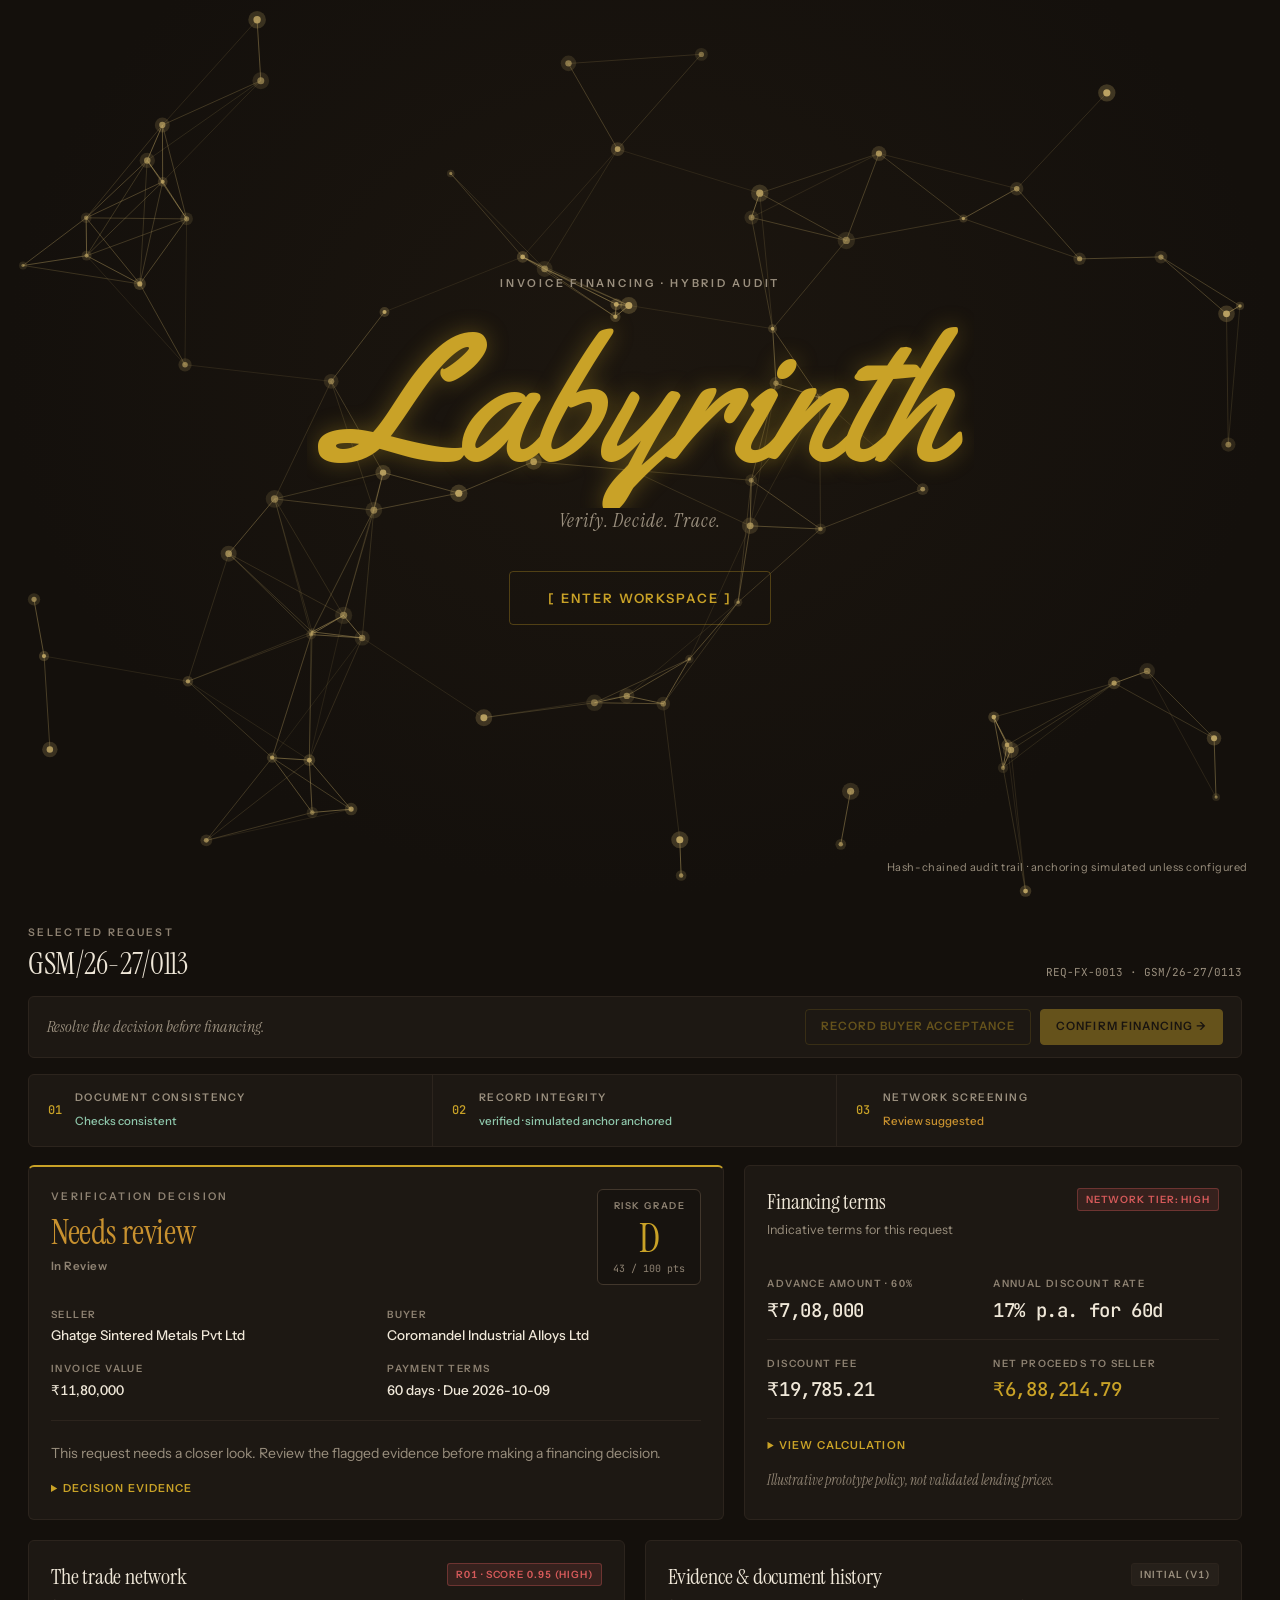
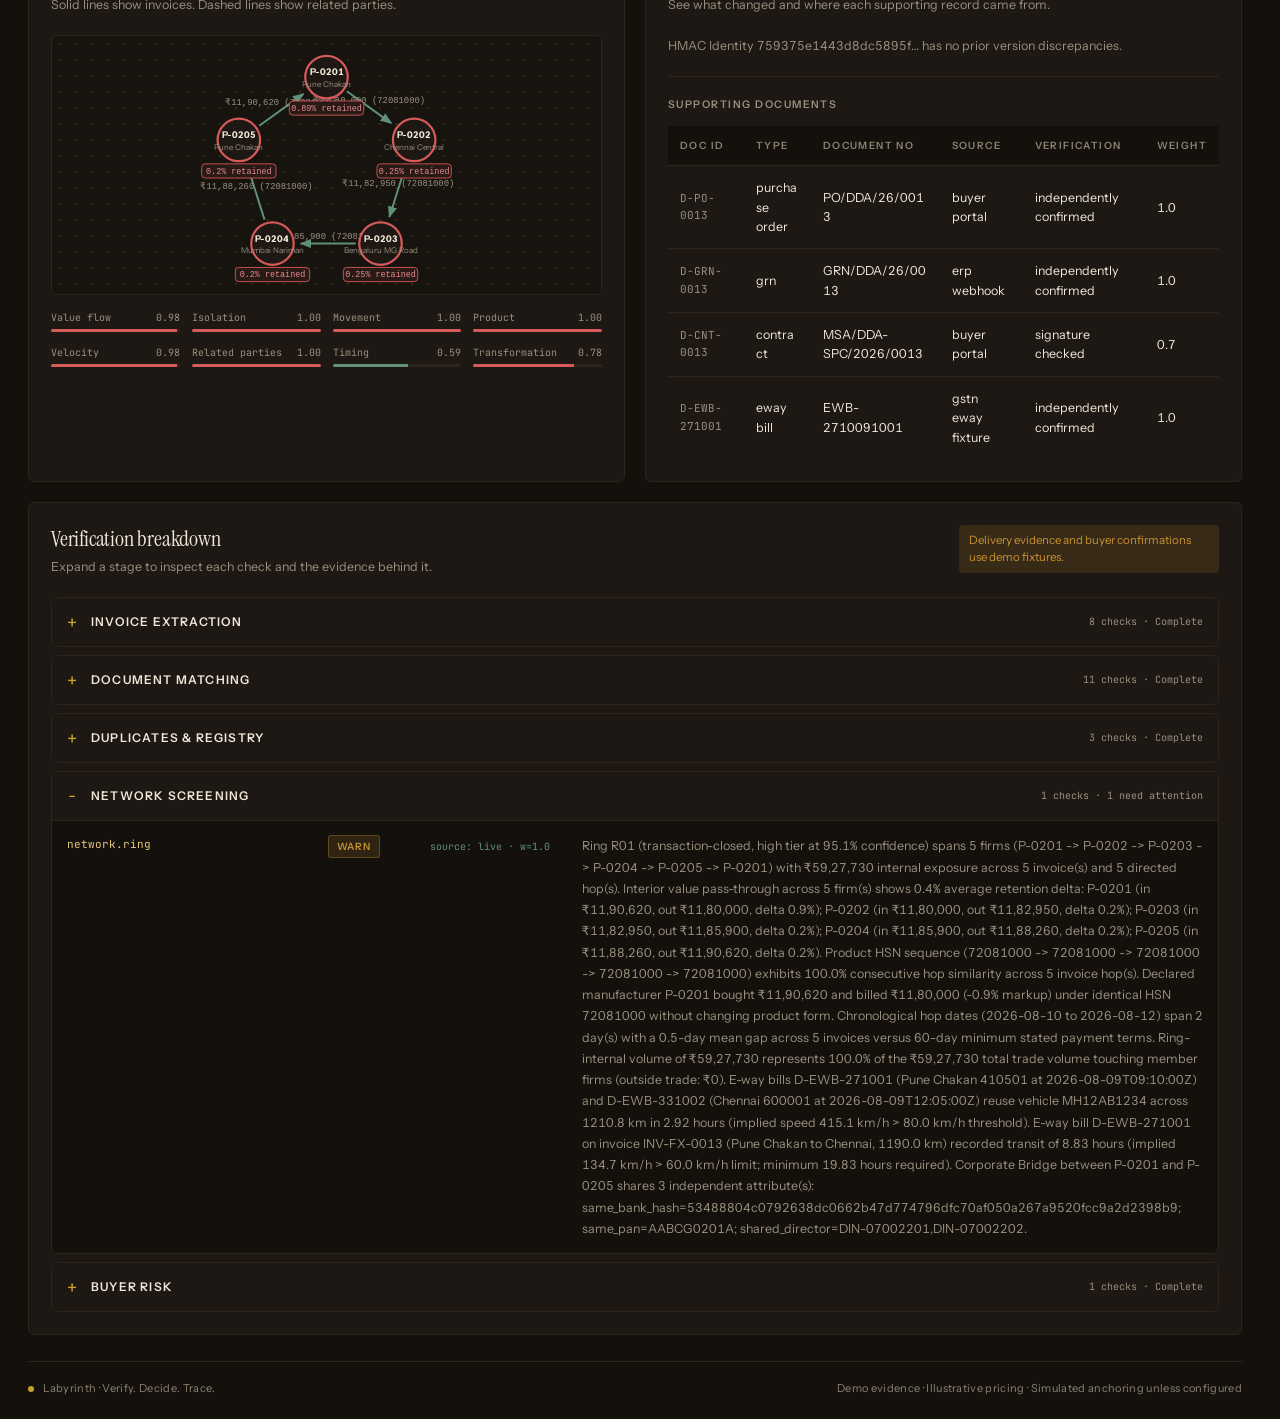
==== commit 63e40a2e: "Make the demo role picker real: actions belong to a role, wrong role offers to switch" ====
--- a/app/static/index.html
+++ b/app/static/index.html
@@ -10,7 +10,7 @@
   <link rel="preconnect" href="https://fonts.googleapis.com">
   <link rel="preconnect" href="https://fonts.gstatic.com" crossorigin>
   <link href="https://fonts.googleapis.com/css2?family=Instrument+Sans:wght@400;500;600;700&family=Instrument+Serif:ital@0;1&family=JetBrains+Mono:wght@400;500;600&family=Yellowtail&display=swap" rel="stylesheet">
-  <link rel="stylesheet" href="app.css?v=20261013-3">
+  <link rel="stylesheet" href="app.css?v=20261013-4">
 </head>
 <body>
   <a href="#main-workspace" class="skip-link">Skip to main workspace</a>
@@ -39,7 +39,7 @@
     </div>
     <div class="topbar-right">
       <div class="connection-pill" id="connection-badge"><span class="status-dot" id="connection-dot"></span><span id="connection-text">Connecting</span></div>
-      <label class="role-selector-wrap" for="role-switcher"><span class="role-label">Demo role</span><select id="role-switcher" class="role-select" aria-label="Switch active role token">
+      <label class="role-selector-wrap" for="role-switcher"><span class="role-label" title="Pick who you are acting as. Each action only works for the role that owns it.">Acting as</span><select id="role-switcher" class="role-select" aria-label="Switch active role token">
         <option value="lender:L1">Lender · Consortium Bank L1</option>
         <option value="lender:L2">Lender · Consortium Bank L2</option>
         <option value="seller:P-0001">Seller · Sahyadri Castings (P-0001)</option>
@@ -86,6 +86,7 @@
   </section>
   <main id="main-workspace" class="main-workspace" tabindex="-1">
     <div class="page-heading"><div><div class="eyebrow">TRADE FINANCE, WITH CLARITY</div><h2 class="page-title" id="page-title">Financing workspace<span>.</span></h2><p id="page-description">A clear view of every invoice, every check, and your next decision.</p></div><button type="button" class="btn btn-primary new-invoice-btn" id="new-invoice-btn"><span aria-hidden="true">+</span> New invoice</button></div>
+    <div id="role-toast" class="role-toast hidden" role="status" aria-live="polite"><span id="role-toast-text"></span> <button type="button" id="role-toast-switch" class="btn btn-sm btn-primary"></button> <button type="button" id="role-toast-close" class="btn btn-sm btn-ghost" aria-label="Dismiss">✕</button></div>
     <div id="workspace-error" class="status-banner error hidden" role="alert"></div>
 
     <!-- TAB 1: SELLER UPLOAD -->
@@ -135,7 +136,7 @@
           </fieldset>
 
           <div class="action-bar">
-            <button type="button" id="seller-submit-btn" class="btn btn-primary" disabled>Extract and submit</button>
+            <button type="button" id="seller-submit-btn" data-roles="seller lender reviewer" class="btn btn-primary" disabled>Extract and submit</button>
             <button type="button" id="seller-sample-open-btn" class="btn btn-ghost">Open the sample scenario instead</button>
           </div>
           <div id="seller-status-msg" class="status-banner hidden" role="status" aria-live="polite"></div>
@@ -177,8 +178,8 @@
 
         </div>
         <div class="toolbar-right">
-          <button type="button" id="lender-accept-btn" class="btn btn-secondary">Record buyer acceptance</button>
-          <button type="button" id="lender-confirm-btn" class="btn btn-primary">Confirm financing →</button>
+          <button type="button" id="lender-accept-btn" data-roles="buyer" class="btn btn-secondary">Record buyer acceptance</button>
+          <button type="button" id="lender-confirm-btn" data-roles="lender" class="btn btn-primary">Confirm financing →</button>
         </div>
       </div>
 
@@ -294,7 +295,7 @@
               Fire two simultaneous reservation requests from Consortium Bank L1 and Bank L2 on the exact same invoice identity to verify atomic single-winner exclusivity.
             </p>
             <div class="action-bar">
-              <button type="button" id="trigger-race-btn" class="btn btn-primary">Run simultaneous reservations</button>
+              <button type="button" id="trigger-race-btn" data-roles="lender reviewer auditor" class="btn btn-primary">Run simultaneous reservations</button>
               <button type="button" id="inspect-settled-btn" class="btn btn-secondary">Inspect a settled invoice</button>
             </div>
             <div id="race-result-box" class="race-result-box"></div>
@@ -335,7 +336,7 @@
               <input type="text" id="override-reason" class="input-text" placeholder="What did you check, and why does it change the decision?" required>
             </div>
             <div class="action-bar">
-              <button type="button" id="submit-override-btn" class="btn btn-primary">Record Audited Override</button>
+              <button type="button" id="submit-override-btn" data-roles="reviewer" class="btn btn-primary">Record Audited Override</button>
             </div>
             <div id="override-feedback" class="status-banner hidden" role="status"></div>
           </div>
@@ -463,14 +464,14 @@
   <footer class="workspace-footer"><span><span class="footer-dot"></span> Labyrinth · Verify. Decide. Trace.</span><span>Demo evidence · Illustrative pricing · Simulated anchoring unless configured</span></footer></main>
   </div>
 
-  <script src="data.js?v=20261013-3"></script>
-  <script src="ring.js?v=20261013-3"></script>
-  <script src="workspace.js?v=20261013-3"></script>
-  <script src="seller.js?v=20261013-3"></script>
-  <script src="lender.js?v=20261013-3"></script>
-  <script src="queue.js?v=20261013-3"></script>
-  <script src="verifier.js?v=20261013-3"></script>
-  <script src="tour.js?v=20261013-3"></script>
-  <script src="landing.js?v=20261013-3"></script>
+  <script src="data.js?v=20261013-4"></script>
+  <script src="ring.js?v=20261013-4"></script>
+  <script src="workspace.js?v=20261013-4"></script>
+  <script src="seller.js?v=20261013-4"></script>
+  <script src="lender.js?v=20261013-4"></script>
+  <script src="queue.js?v=20261013-4"></script>
+  <script src="verifier.js?v=20261013-4"></script>
+  <script src="tour.js?v=20261013-4"></script>
+  <script src="landing.js?v=20261013-4"></script>
 </body>
 </html>
--- a/app/static/app.css
+++ b/app/static/app.css
@@ -486,3 +486,8 @@
 #queue-table-wrap .data-table th,#queue-table-wrap .data-table td { white-space:nowrap; }
 #queue-table-wrap .data-table td:nth-child(2) { white-space:normal; min-width:220px; text-transform:capitalize; }
 @media (max-width:1100px) { #panel-queue .stack-col { grid-template-columns:1fr; } }
+
+/* role picker: actions owned by another role look dimmed and offer to switch */
+.role-locked:not(:disabled) { opacity:.55; }
+.role-toast { display:flex; flex-wrap:wrap; align-items:center; gap:10px; padding:11px 14px; margin-bottom:16px; background:var(--amber-dim); border:1px solid rgba(200,145,47,.45); border-radius:4px; font-size:12.5px; }
+.role-toast span { flex:1 1 260px; }
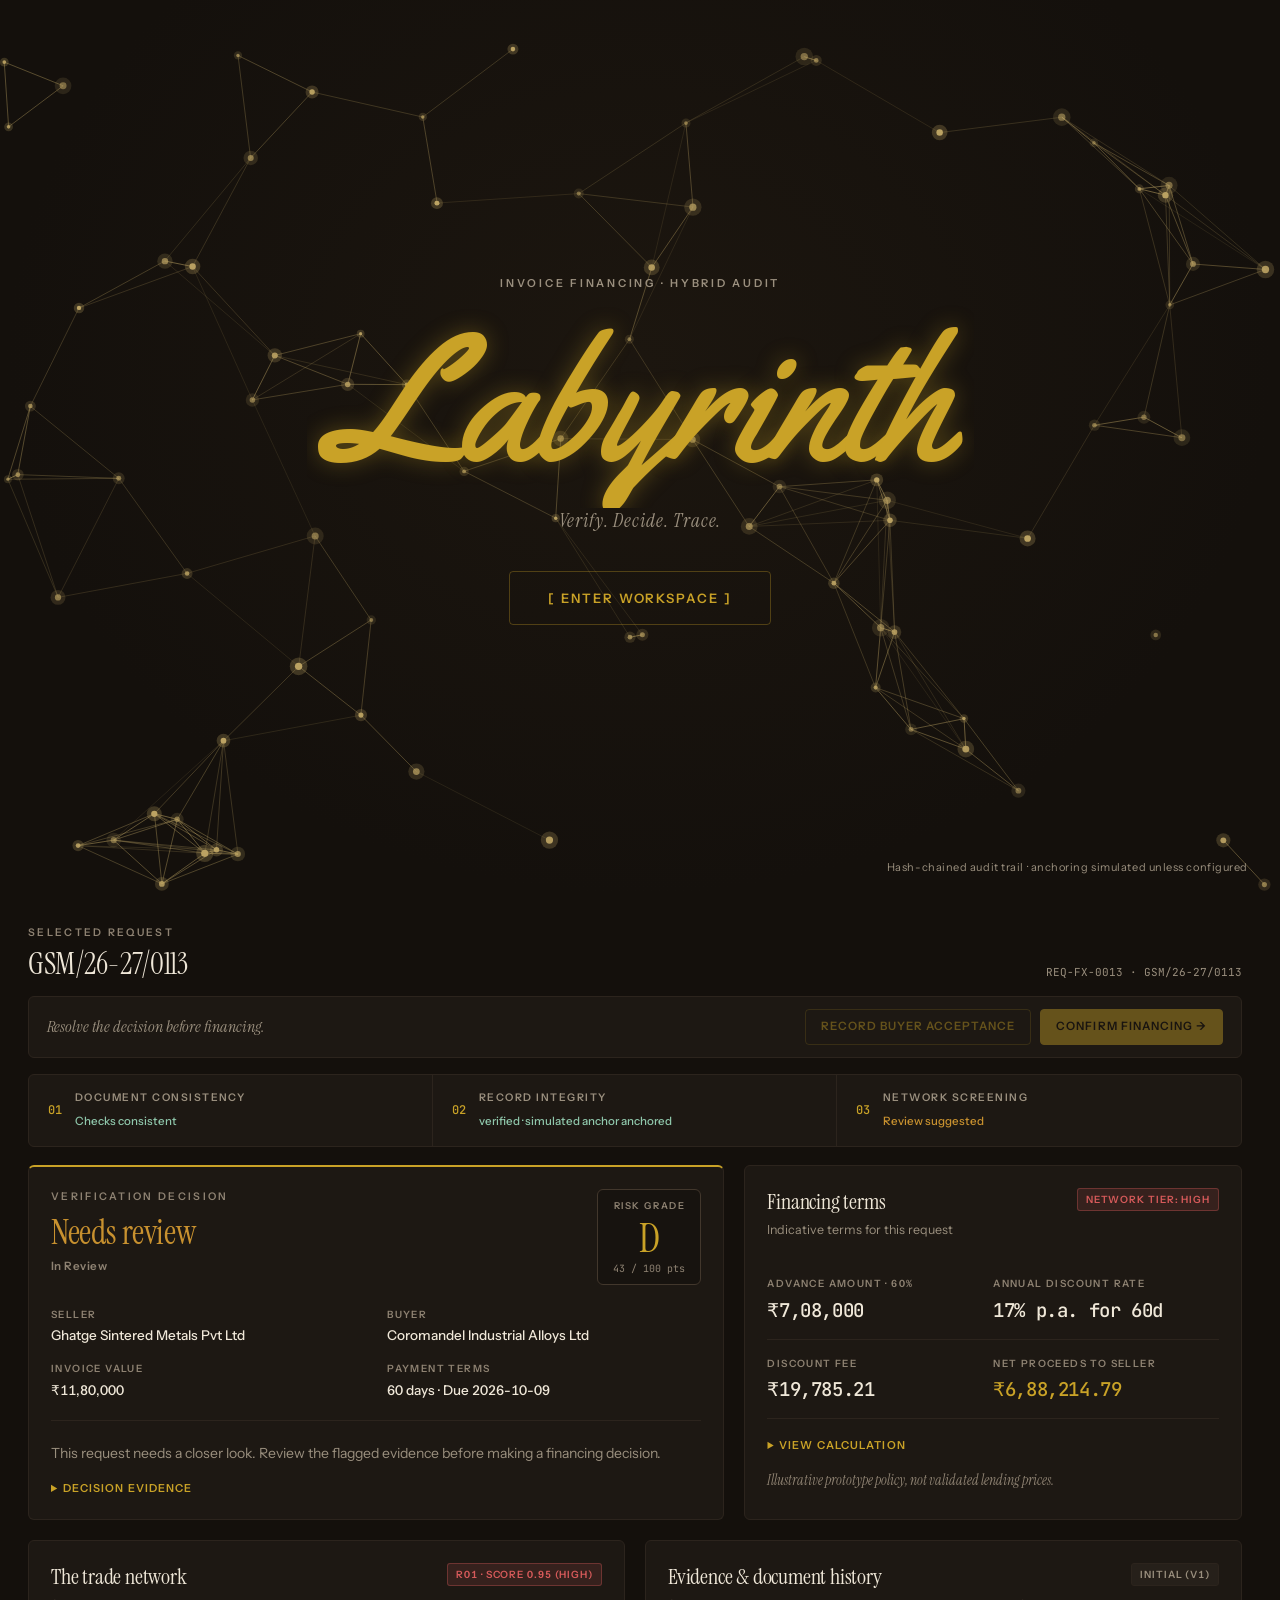
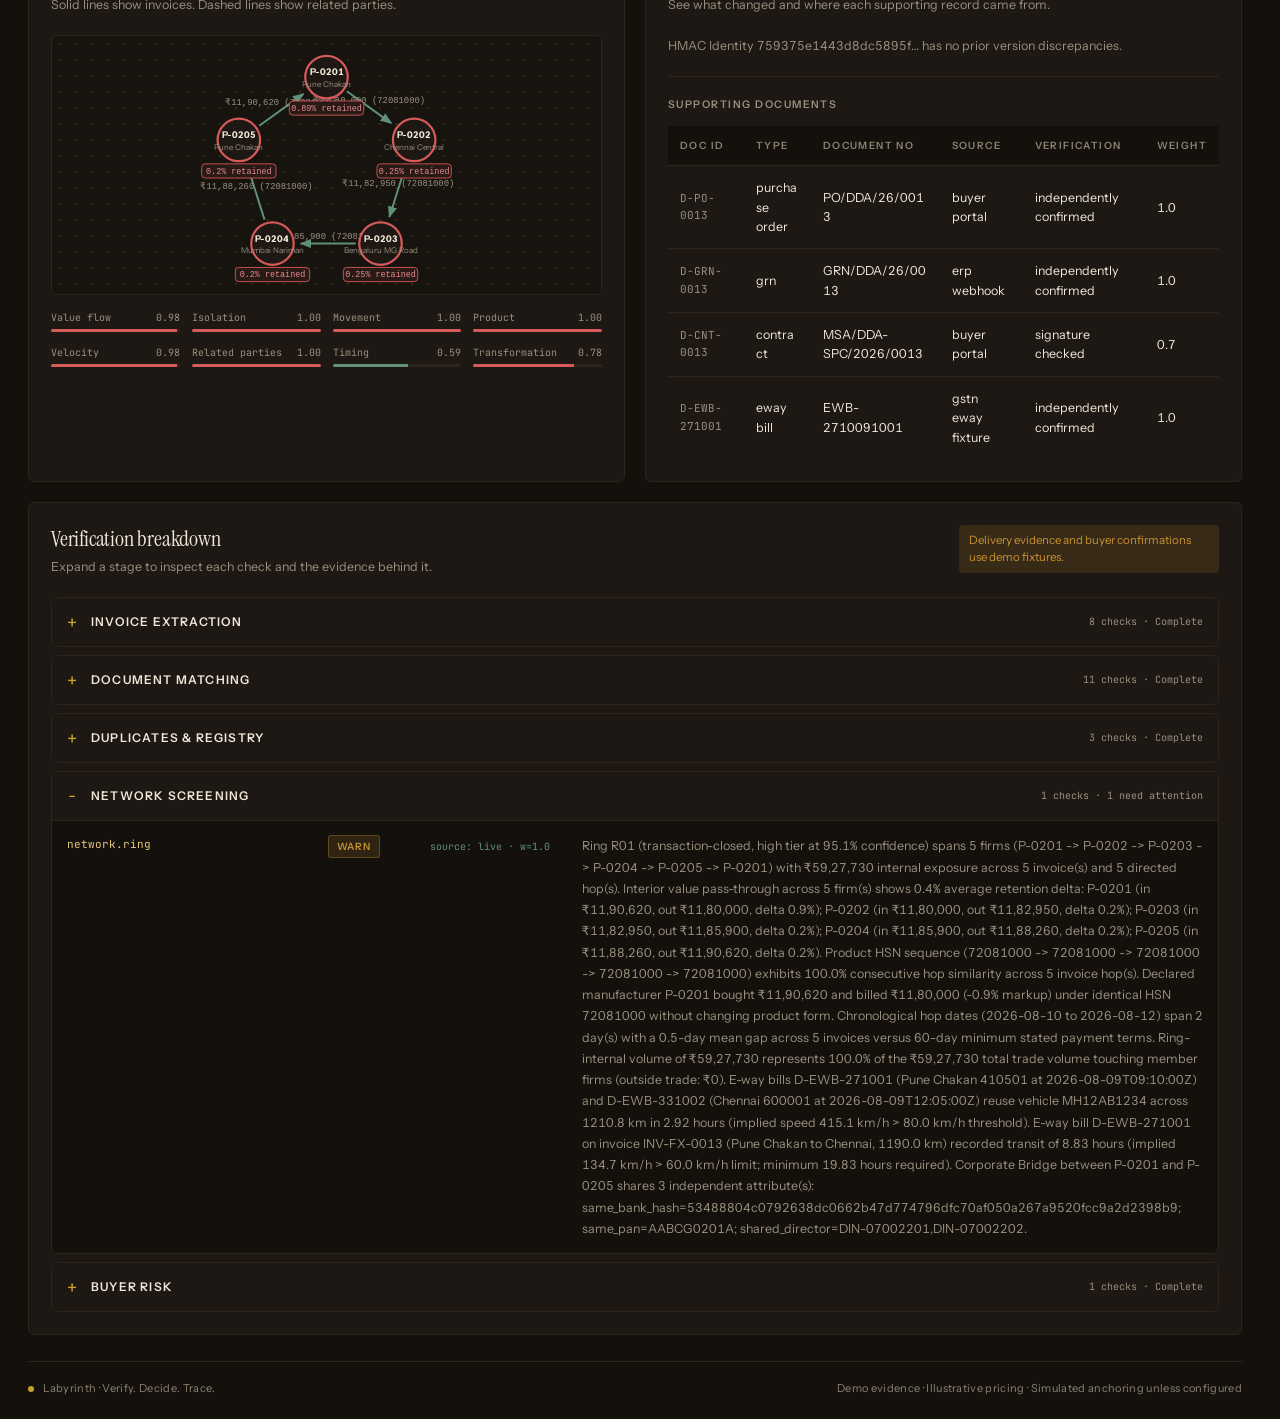
==== commit 6f71a7fc: "Add Network view: map of the generated market with invoices, related firms and flagged loops" ====
--- a/app/static/index.html
+++ b/app/static/index.html
@@ -10,7 +10,7 @@
   <link rel="preconnect" href="https://fonts.googleapis.com">
   <link rel="preconnect" href="https://fonts.gstatic.com" crossorigin>
   <link href="https://fonts.googleapis.com/css2?family=Instrument+Sans:wght@400;500;600;700&family=Instrument+Serif:ital@0;1&family=JetBrains+Mono:wght@400;500;600&family=Yellowtail&display=swap" rel="stylesheet">
-  <link rel="stylesheet" href="app.css?v=20261013-4">
+  <link rel="stylesheet" href="app.css?v=20261013-5">
 </head>
 <body>
   <a href="#main-workspace" class="skip-link">Skip to main workspace</a>
@@ -60,7 +60,9 @@
       <span class="stepper-sep" aria-hidden="true"></span>
       <button type="button" role="tab" aria-selected="false" aria-controls="panel-queue" id="tab-btn-queue" class="tab-btn stepper-item" data-tab="queue"><span class="step-num">03</span><span class="step-label">Review</span><span class="step-sub">What needs a person?</span></button>
       <span class="stepper-sep" aria-hidden="true"></span>
-      <button type="button" role="tab" aria-selected="false" aria-controls="panel-verifier" id="tab-btn-verifier" class="tab-btn stepper-item" data-tab="verifier"><span class="step-num">04</span><span class="step-label">Verify</span><span class="step-sub">What is the evidence?</span></button>
+      <button type="button" role="tab" aria-selected="false" aria-controls="panel-network" id="tab-btn-network" class="tab-btn stepper-item" data-tab="network"><span class="step-num">04</span><span class="step-label">Network</span><span class="step-sub">Who trades with whom?</span></button>
+      <span class="stepper-sep" aria-hidden="true"></span>
+      <button type="button" role="tab" aria-selected="false" aria-controls="panel-verifier" id="tab-btn-verifier" class="tab-btn stepper-item" data-tab="verifier"><span class="step-num">05</span><span class="step-label">Verify</span><span class="step-sub">What is the evidence?</span></button>
     </div>
   </nav>
     <section id="tour-drawer" class="tour-drawer hidden" aria-label="6-Step Live Judge Demo Tour">
@@ -341,6 +343,57 @@
             <div id="override-feedback" class="status-banner hidden" role="status"></div>
           </div>
         </div>
+      </div>
+    </section>
+
+    <!-- NETWORK MAP -->
+    <section id="panel-network" role="tabpanel" aria-labelledby="tab-btn-network" class="tab-panel hidden">
+      <div class="card net-card">
+        <div class="card-header">
+          <div>
+            <h2 class="card-title">Every firm and how they connect</h2>
+            <p class="card-subtitle">Lines are invoices between firms. Dashed lines join firms that share a director, bank account, address or similar. Red marks loops the network check flagged.</p>
+          </div>
+          <span class="badge badge-info" id="net-source">Loading…</span>
+        </div>
+        <div id="net-status" class="status-banner hidden" role="status"></div>
+        <div class="net-controls">
+          <div class="net-toggles" role="group" aria-label="Layers">
+            <button type="button" id="net-toggle-trade" class="btn btn-sm active" aria-pressed="true">Invoices</button>
+            <button type="button" id="net-toggle-related" class="btn btn-sm active" aria-pressed="true">Related firms</button>
+            <button type="button" id="net-toggle-flagged" class="btn btn-sm" aria-pressed="false">Flagged only</button>
+          </div>
+          <label class="sr-only" for="net-ring-select">Show one flagged loop</label>
+          <select id="net-ring-select" class="input-select net-select"><option value="">All flagged loops</option></select>
+          <label class="sr-only" for="net-industry-filter">Industry</label>
+          <select id="net-industry-filter" class="input-select net-select">
+            <option value="all">All industries</option><option value="manufacturing">Manufacturing</option><option value="trading">Trading</option><option value="distribution">Distribution</option><option value="services">Services</option>
+          </select>
+          <label class="search-field net-search"><svg viewBox="0 0 24 24" aria-hidden="true"><circle cx="10.5" cy="10.5" r="6.5"/><path d="m16 16 4.5 4.5"/></svg><input id="net-search" type="search" placeholder="Find a firm…" aria-label="Find a firm by name, ID or GSTIN"></label>
+          <div class="net-zoom">
+            <button type="button" id="net-zoom-out" class="btn btn-sm" aria-label="Zoom out">−</button>
+            <span id="net-zoom-val" class="mono-id">100%</span>
+            <button type="button" id="net-zoom-in" class="btn btn-sm" aria-label="Zoom in">+</button>
+            <button type="button" id="net-zoom-reset" class="btn btn-sm">Fit</button>
+            <button type="button" id="net-reset-btn" class="btn btn-sm btn-ghost">Reset</button>
+          </div>
+        </div>
+        <div class="network-layout">
+          <div class="network-canvas-wrap">
+            <svg id="network-svg" viewBox="0 0 1000 640" preserveAspectRatio="xMidYMid meet" role="img" aria-label="Map of firms, invoices between them and flagged loops"></svg>
+            <div class="net-legend">
+              <span><i class="lg-dot" style="background:#C8912F"></i>Manufacturing</span>
+              <span><i class="lg-dot" style="background:#9A86B0"></i>Trading</span>
+              <span><i class="lg-dot" style="background:#5F9179"></i>Distribution</span>
+              <span><i class="lg-dot" style="background:#9A8F7E"></i>Services</span>
+              <span><i class="lg-line" style="background:#D65A5A"></i>Flagged loop</span>
+              <span><i class="lg-line dashed"></i>Related firms</span>
+              <span class="net-hint">Scroll to zoom · drag to pan · click a firm</span>
+            </div>
+          </div>
+          <aside id="network-rail" class="network-rail" aria-label="Details" aria-live="polite"></aside>
+        </div>
+        <p class="policy-notice">This is a generated market, separate from the 25 demo invoices. Flagged loops come from running the real network check on it. A flag means "worth a person's time", not "proven fake".</p>
       </div>
     </section>
 
@@ -464,14 +517,15 @@
   <footer class="workspace-footer"><span><span class="footer-dot"></span> Labyrinth · Verify. Decide. Trace.</span><span>Demo evidence · Illustrative pricing · Simulated anchoring unless configured</span></footer></main>
   </div>
 
-  <script src="data.js?v=20261013-4"></script>
-  <script src="ring.js?v=20261013-4"></script>
-  <script src="workspace.js?v=20261013-4"></script>
-  <script src="seller.js?v=20261013-4"></script>
-  <script src="lender.js?v=20261013-4"></script>
-  <script src="queue.js?v=20261013-4"></script>
-  <script src="verifier.js?v=20261013-4"></script>
-  <script src="tour.js?v=20261013-4"></script>
-  <script src="landing.js?v=20261013-4"></script>
+  <script src="data.js?v=20261013-5"></script>
+  <script src="ring.js?v=20261013-5"></script>
+  <script src="workspace.js?v=20261013-5"></script>
+  <script src="seller.js?v=20261013-5"></script>
+  <script src="lender.js?v=20261013-5"></script>
+  <script src="queue.js?v=20261013-5"></script>
+  <script src="verifier.js?v=20261013-5"></script>
+  <script src="network.js?v=20261013-5"></script>
+  <script src="tour.js?v=20261013-5"></script>
+  <script src="landing.js?v=20261013-5"></script>
 </body>
 </html>
--- a/app/static/app.css
+++ b/app/static/app.css
@@ -491,3 +491,34 @@
 .role-locked:not(:disabled) { opacity:.55; }
 .role-toast { display:flex; flex-wrap:wrap; align-items:center; gap:10px; padding:11px 14px; margin-bottom:16px; background:var(--amber-dim); border:1px solid rgba(200,145,47,.45); border-radius:4px; font-size:12.5px; }
 .role-toast span { flex:1 1 260px; }
+
+/* network map */
+.net-controls { display:flex; flex-wrap:wrap; align-items:center; gap:8px; margin-bottom:12px; }
+.net-toggles { display:flex; gap:6px; }
+.net-toggles .btn.active { color:var(--seal); border-color:var(--seal); background:var(--seal-dim); }
+.net-select { width:auto; min-width:170px; }
+.net-search { width:200px; }
+.net-zoom { display:flex; align-items:center; gap:6px; margin-left:auto; }
+.net-zoom .mono-id { min-width:42px; text-align:center; }
+.network-layout { display:grid; grid-template-columns:minmax(0,1fr) 320px; gap:14px; align-items:stretch; }
+.network-canvas-wrap { position:relative; background-color:var(--ink-input); background-image:radial-gradient(rgba(201,162,39,.14) .8px,transparent .8px); background-size:18px 18px; border:1px solid var(--border-muted); border-radius:var(--radius); overflow:hidden; }
+#network-svg { display:block; width:100%; height:auto; aspect-ratio:1000/640; cursor:grab; touch-action:none; }
+#network-svg:active { cursor:grabbing; }
+.net-legend { display:flex; flex-wrap:wrap; gap:6px 16px; padding:10px 14px; border-top:1px solid var(--border-muted); background:var(--ink-panel); font-size:11px; color:var(--paper-muted); }
+.net-legend span { display:inline-flex; align-items:center; gap:6px; }
+.lg-dot { width:9px; height:9px; border-radius:50%; display:inline-block; }
+.lg-line { width:16px; height:2px; display:inline-block; }
+.lg-line.dashed { background:repeating-linear-gradient(90deg,#C8912F 0 4px,transparent 4px 7px); }
+.net-hint { margin-left:auto; font-style:italic; }
+.network-rail { background:var(--ink-base); border:1px solid var(--border-muted); border-radius:var(--radius); padding:16px; max-height:700px; overflow:auto; display:flex; flex-direction:column; gap:6px; min-width:0; }
+.rail-title { font:400 21px/1.25 var(--font-serif); margin-bottom:4px; overflow-wrap:anywhere; }
+.rail-row { display:flex; justify-content:space-between; gap:12px; font-size:12px; padding:5px 0; border-bottom:1px solid var(--border-muted); }
+.rail-key { color:var(--paper-dim); }
+.rail-val { font-family:var(--font-mono); font-size:11.5px; text-align:right; overflow-wrap:anywhere; }
+.rail-h { margin-top:12px; margin-bottom:4px; }
+.rail-link,.rail-ring { display:flex; align-items:center; gap:8px; width:100%; text-align:left; background:none; border:1px solid var(--border-muted); border-radius:4px; padding:8px 10px; font-size:12px; color:var(--paper); transition:background .12s,border-color .12s; }
+.rail-link:hover,.rail-ring:hover { background:var(--ink-raised); border-color:var(--border-active); }
+.rail-evidence { font-size:12px; color:var(--paper-muted); line-height:1.65; padding:8px 10px; border:1px solid var(--border-muted); border-radius:4px; }
+.rail-back { margin-top:12px; align-self:flex-start; }
+@media (max-width:1100px) { .network-layout { grid-template-columns:1fr; } .network-rail { max-height:none; } .net-zoom { margin-left:0; } }
+@media (max-width:650px) { .net-search { width:100%; } .net-select { flex:1; min-width:0; } }
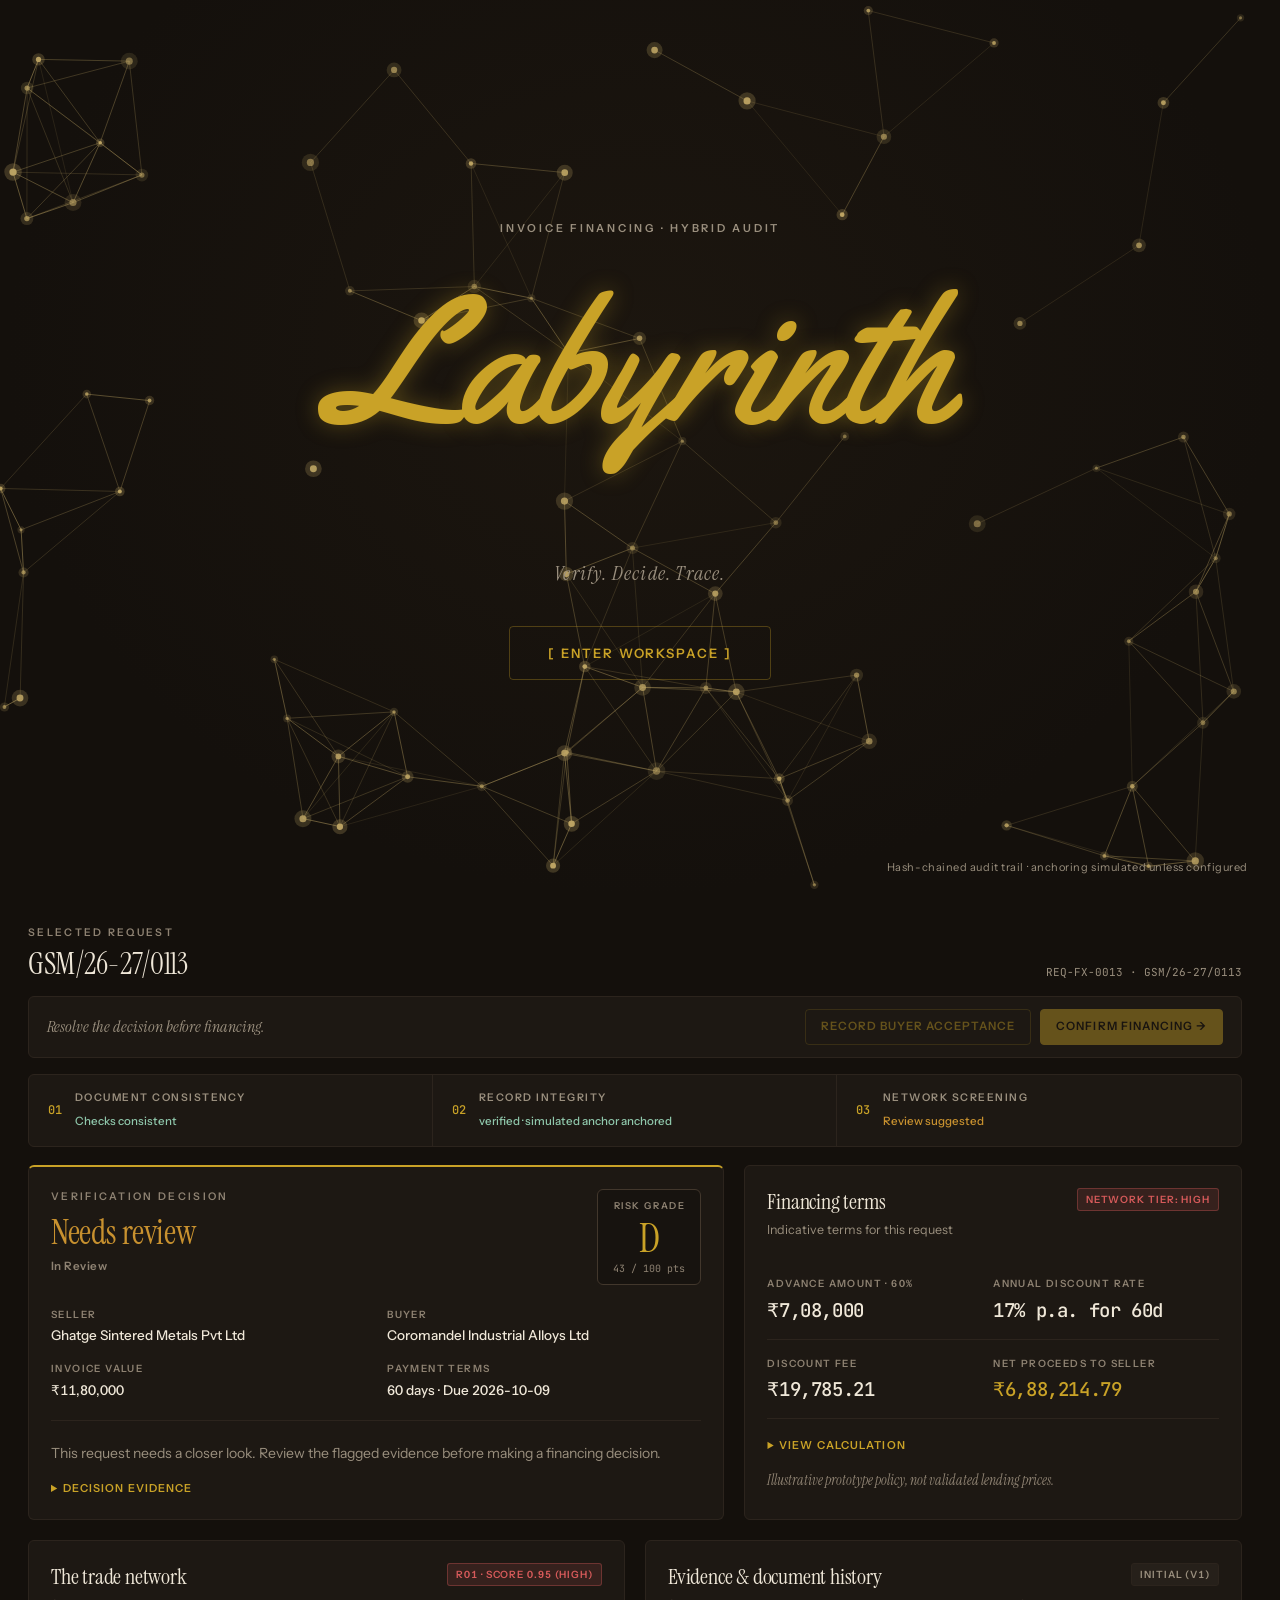
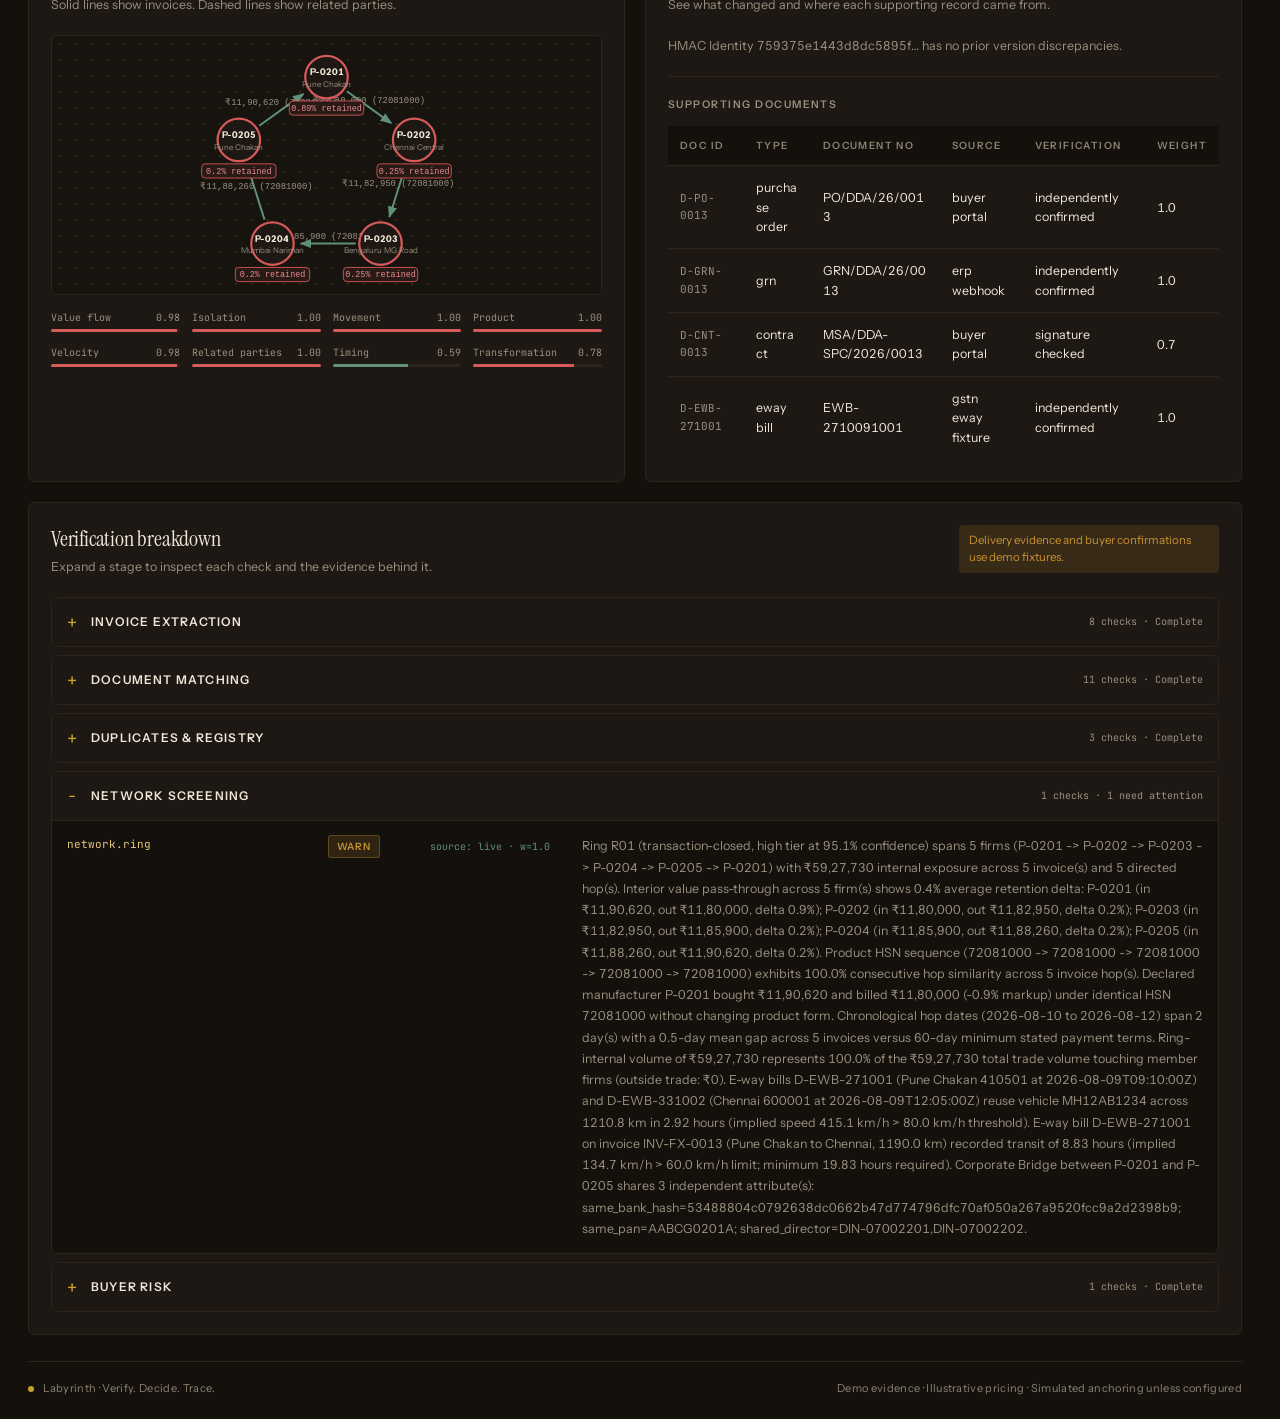
==== commit 390d9fb6: "Redo the Network view in Circe's style; fix landing title clipping; drop connection pill and role dr" ====
--- a/app/static/index.html
+++ b/app/static/index.html
@@ -10,7 +10,7 @@
   <link rel="preconnect" href="https://fonts.googleapis.com">
   <link rel="preconnect" href="https://fonts.gstatic.com" crossorigin>
   <link href="https://fonts.googleapis.com/css2?family=Instrument+Sans:wght@400;500;600;700&family=Instrument+Serif:ital@0;1&family=JetBrains+Mono:wght@400;500;600&family=Yellowtail&display=swap" rel="stylesheet">
-  <link rel="stylesheet" href="app.css?v=20261013-5">
+  <link rel="stylesheet" href="app.css?v=20261013-13">
 </head>
 <body>
   <a href="#main-workspace" class="skip-link">Skip to main workspace</a>
@@ -38,8 +38,7 @@
       <div class="global-stat"><span class="gs-val risk" id="gs-review">—</span><span class="gs-label risk">Need a person</span></div>
     </div>
     <div class="topbar-right">
-      <div class="connection-pill" id="connection-badge"><span class="status-dot" id="connection-dot"></span><span id="connection-text">Connecting</span></div>
-      <label class="role-selector-wrap" for="role-switcher"><span class="role-label" title="Pick who you are acting as. Each action only works for the role that owns it.">Acting as</span><select id="role-switcher" class="role-select" aria-label="Switch active role token">
+      <select id="role-switcher" hidden aria-hidden="true" tabindex="-1">
         <option value="lender:L1">Lender · Consortium Bank L1</option>
         <option value="lender:L2">Lender · Consortium Bank L2</option>
         <option value="seller:P-0001">Seller · Sahyadri Castings (P-0001)</option>
@@ -47,7 +46,7 @@
         <option value="reviewer:REV-1">Reviewer · Senior Credit Officer (REV-1)</option>
         <option value="reviewer:REV-2">Reviewer · Second Sign-off Officer (REV-2)</option>
         <option value="auditor:AUD-1">Auditor · Cryptographic Verifier (AUD-1)</option>
-      </select></label>
+      </select>
       <button type="button" id="start-tour-btn" class="btn">Guide me</button>
     </div>
   </header>
@@ -348,19 +347,17 @@
 
     <!-- NETWORK MAP -->
     <section id="panel-network" role="tabpanel" aria-labelledby="tab-btn-network" class="tab-panel hidden">
+      <div class="portfolio-stats net-stats" aria-label="Market at a glance">
+        <div class="portfolio-stat"><span>Firms</span><strong id="net-stat-firms">—</strong><small>In the generated market</small></div>
+        <div class="portfolio-stat"><span>Invoices</span><strong id="net-stat-invoices">—</strong><small>Between those firms</small></div>
+        <div class="portfolio-stat"><span>Flagged loops <i class="metric-dot red"></i></span><strong id="net-stat-loops">—</strong><small>Found by the network check</small></div>
+        <div class="portfolio-stat"><span>Firms in a loop</span><strong id="net-stat-flagged">—</strong><small>Worth a person's time</small></div>
+      </div>
       <div class="card net-card">
-        <div class="card-header">
-          <div>
-            <h2 class="card-title">Every firm and how they connect</h2>
-            <p class="card-subtitle">Lines are invoices between firms. Dashed lines join firms that share a director, bank account, address or similar. Red marks loops the network check flagged.</p>
-          </div>
-          <span class="badge badge-info" id="net-source">Loading…</span>
-        </div>
-        <div id="net-status" class="status-banner hidden" role="status"></div>
         <div class="net-controls">
           <div class="net-toggles" role="group" aria-label="Layers">
             <button type="button" id="net-toggle-trade" class="btn btn-sm active" aria-pressed="true">Invoices</button>
-            <button type="button" id="net-toggle-related" class="btn btn-sm active" aria-pressed="true">Related firms</button>
+            <button type="button" id="net-toggle-related" class="btn btn-sm" aria-pressed="false">Related firms</button>
             <button type="button" id="net-toggle-flagged" class="btn btn-sm" aria-pressed="false">Flagged only</button>
           </div>
           <label class="sr-only" for="net-ring-select">Show one flagged loop</label>
@@ -370,30 +367,32 @@
             <option value="all">All industries</option><option value="manufacturing">Manufacturing</option><option value="trading">Trading</option><option value="distribution">Distribution</option><option value="services">Services</option>
           </select>
           <label class="search-field net-search"><svg viewBox="0 0 24 24" aria-hidden="true"><circle cx="10.5" cy="10.5" r="6.5"/><path d="m16 16 4.5 4.5"/></svg><input id="net-search" type="search" placeholder="Find a firm…" aria-label="Find a firm by name, ID or GSTIN"></label>
+          <span class="badge badge-info" id="net-source">Loading…</span>
           <div class="net-zoom">
             <button type="button" id="net-zoom-out" class="btn btn-sm" aria-label="Zoom out">−</button>
             <span id="net-zoom-val" class="mono-id">100%</span>
             <button type="button" id="net-zoom-in" class="btn btn-sm" aria-label="Zoom in">+</button>
-            <button type="button" id="net-zoom-reset" class="btn btn-sm">Fit</button>
+            <button type="button" id="net-zoom-reset" class="btn btn-sm">1:1</button>
             <button type="button" id="net-reset-btn" class="btn btn-sm btn-ghost">Reset</button>
           </div>
         </div>
-        <div class="network-layout">
-          <div class="network-canvas-wrap">
-            <svg id="network-svg" viewBox="0 0 1000 640" preserveAspectRatio="xMidYMid meet" role="img" aria-label="Map of firms, invoices between them and flagged loops"></svg>
+        <div id="net-status" class="status-banner hidden" role="status"></div>
+        <div id="net-layout" class="network-layout">
+          <div id="net-canvas" class="network-canvas-wrap">
+            <svg id="network-svg" viewBox="0 0 1800 1060" preserveAspectRatio="xMidYMid meet" role="img" aria-label="Map of firms, the invoices between them and flagged loops"></svg>
+            <div id="net-tip" class="net-tip hidden" role="tooltip"></div>
             <div class="net-legend">
-              <span><i class="lg-dot" style="background:#C8912F"></i>Manufacturing</span>
-              <span><i class="lg-dot" style="background:#9A86B0"></i>Trading</span>
-              <span><i class="lg-dot" style="background:#5F9179"></i>Distribution</span>
-              <span><i class="lg-dot" style="background:#9A8F7E"></i>Services</span>
-              <span><i class="lg-line" style="background:#D65A5A"></i>Flagged loop</span>
+              <span><i class="lg-dot"></i>Firm</span>
+              <span><i class="lg-dot red"></i>Firm in a flagged loop (gold ring)</span>
+              <span><i class="lg-line"></i>Invoices</span>
+              <span><i class="lg-line red"></i>Flagged loop</span>
               <span><i class="lg-line dashed"></i>Related firms</span>
               <span class="net-hint">Scroll to zoom · drag to pan · click a firm</span>
             </div>
           </div>
-          <aside id="network-rail" class="network-rail" aria-label="Details" aria-live="polite"></aside>
-        </div>
-        <p class="policy-notice">This is a generated market, separate from the 25 demo invoices. Flagged loops come from running the real network check on it. A flag means "worth a person's time", not "proven fake".</p>
+          <aside id="network-rail" class="network-rail hidden" aria-label="Details" aria-live="polite"></aside>
+        </div>
+        <p class="policy-notice">A generated market, separate from the 25 demo invoices. Flagged loops come from running the real network check on it. A flag means worth a person's time, not proven fake.</p>
       </div>
     </section>
 
@@ -517,15 +516,15 @@
   <footer class="workspace-footer"><span><span class="footer-dot"></span> Labyrinth · Verify. Decide. Trace.</span><span>Demo evidence · Illustrative pricing · Simulated anchoring unless configured</span></footer></main>
   </div>
 
-  <script src="data.js?v=20261013-5"></script>
-  <script src="ring.js?v=20261013-5"></script>
-  <script src="workspace.js?v=20261013-5"></script>
-  <script src="seller.js?v=20261013-5"></script>
-  <script src="lender.js?v=20261013-5"></script>
-  <script src="queue.js?v=20261013-5"></script>
-  <script src="verifier.js?v=20261013-5"></script>
-  <script src="network.js?v=20261013-5"></script>
-  <script src="tour.js?v=20261013-5"></script>
-  <script src="landing.js?v=20261013-5"></script>
+  <script src="data.js?v=20261013-13"></script>
+  <script src="ring.js?v=20261013-13"></script>
+  <script src="workspace.js?v=20261013-13"></script>
+  <script src="seller.js?v=20261013-13"></script>
+  <script src="lender.js?v=20261013-13"></script>
+  <script src="queue.js?v=20261013-13"></script>
+  <script src="verifier.js?v=20261013-13"></script>
+  <script src="network.js?v=20261013-13"></script>
+  <script src="tour.js?v=20261013-13"></script>
+  <script src="landing.js?v=20261013-13"></script>
 </body>
 </html>
--- a/app/static/app.css
+++ b/app/static/app.css
@@ -77,13 +77,13 @@
 .landing-center { position:relative; z-index:2; text-align:center; padding:24px; }
 .landing-eyebrow { font-size:11px; font-weight:600; letter-spacing:.25em; color:var(--paper-muted); opacity:0; transform:translateY(10px); animation:fadeUp .8s var(--ease-out) 1.1s forwards; }
 .landing-title {
-  font:400 clamp(88px,14vw,190px)/1 var(--font-wordmark);
-  color:var(--seal); padding:18px 24px; text-shadow:0 0 22px rgba(201,162,39,.35);
+  font:400 clamp(88px,14vw,190px)/1.15 var(--font-wordmark);
+  color:var(--seal); padding:.12em .2em .5em; /* room below the baseline so the y's tail is not clipped by the reveal mask */ text-shadow:0 0 22px rgba(201,162,39,.35);
   -webkit-mask-image:linear-gradient(75deg,#000 45%,transparent 55%); mask-image:linear-gradient(75deg,#000 45%,transparent 55%);
   -webkit-mask-size:300% 100%; mask-size:300% 100%; -webkit-mask-position:100% 0; mask-position:100% 0;
   animation:writeCursive 1.5s cubic-bezier(.3,0,.2,1) .1s both;
 }
-.landing-tagline { font:italic 400 19px var(--font-serif); letter-spacing:.05em; color:var(--paper-muted); margin-bottom:38px; opacity:0; transform:translateY(10px); animation:fadeUp .8s var(--ease-out) 1.4s forwards; }
+.landing-tagline { font:italic 400 20px var(--font-serif); letter-spacing:.06em; color:var(--paper-muted); margin-top:6px; margin-bottom:40px; opacity:0; transform:translateY(10px); animation:fadeUp .8s var(--ease-out) 1.4s forwards; }
 .enter-button {
   font-weight:600; font-size:13px; letter-spacing:.15em; color:var(--seal); background:transparent;
   border:1px solid rgba(201,162,39,.32); border-radius:4px; padding:16px 38px; opacity:0; transform:translateY(10px);
@@ -492,33 +492,75 @@
 .role-toast { display:flex; flex-wrap:wrap; align-items:center; gap:10px; padding:11px 14px; margin-bottom:16px; background:var(--amber-dim); border:1px solid rgba(200,145,47,.45); border-radius:4px; font-size:12.5px; }
 .role-toast span { flex:1 1 260px; }
 
-/* network map */
-.net-controls { display:flex; flex-wrap:wrap; align-items:center; gap:8px; margin-bottom:12px; }
+/* network map: grey and red, with gold only for relationships */
+.metric-dot.red { background:var(--blood); }
+.net-stats strong { font-size:32px; }
+.net-card { padding:18px; }
+.net-controls { display:flex; flex-wrap:wrap; align-items:center; gap:8px; margin-bottom:14px; }
 .net-toggles { display:flex; gap:6px; }
 .net-toggles .btn.active { color:var(--seal); border-color:var(--seal); background:var(--seal-dim); }
 .net-select { width:auto; min-width:170px; }
-.net-search { width:200px; }
+.net-search { width:190px; }
 .net-zoom { display:flex; align-items:center; gap:6px; margin-left:auto; }
 .net-zoom .mono-id { min-width:42px; text-align:center; }
-.network-layout { display:grid; grid-template-columns:minmax(0,1fr) 320px; gap:14px; align-items:stretch; }
-.network-canvas-wrap { position:relative; background-color:var(--ink-input); background-image:radial-gradient(rgba(201,162,39,.14) .8px,transparent .8px); background-size:18px 18px; border:1px solid var(--border-muted); border-radius:var(--radius); overflow:hidden; }
-#network-svg { display:block; width:100%; height:auto; aspect-ratio:1000/640; cursor:grab; touch-action:none; }
-#network-svg:active { cursor:grabbing; }
-.net-legend { display:flex; flex-wrap:wrap; gap:6px 16px; padding:10px 14px; border-top:1px solid var(--border-muted); background:var(--ink-panel); font-size:11px; color:var(--paper-muted); }
+.network-layout { display:flex; gap:14px; align-items:stretch; }
+.network-canvas-wrap { position:relative; flex:1; min-width:0; background:var(--ink-base); border:1px solid var(--border-muted); border-radius:var(--radius); overflow:hidden; display:flex; flex-direction:column; }
+#network-svg { display:block; width:100%; height:auto; aspect-ratio:1800/1060; cursor:grab; touch-action:none; }
+#network-svg.panning { cursor:grabbing; }
+.net-zone-title { font:600 11.5px var(--font-sans); letter-spacing:.2em; fill:var(--paper-dim); }
+.net-hub { font:600 11px var(--font-sans); fill:var(--paper); paint-order:stroke; stroke:var(--ink-base); stroke-width:3px; pointer-events:none; transition:opacity .2s; }
+.has-focus .net-hub { opacity:0; }
+.net-edge { stroke:var(--paper-dim); opacity:.11; transition:opacity .2s; }
+.net-edge.flagged { stroke:var(--blood); opacity:.9; }
+.net-edge.lit { opacity:.95; stroke:var(--paper-muted); }
+.net-edge.flagged.lit { stroke:var(--blood); }
+.net-edge.dim { opacity:.03; }
+.net-related { stroke:var(--seal); stroke-width:1.8; stroke-dasharray:5 4; opacity:0; pointer-events:none; transition:opacity .2s; }
+.net-related.on { opacity:.75; }
+.hide-trade .net-edge:not(.flagged) { display:none; }
+.net-node { cursor:pointer; transition:opacity .2s; outline:none; }
+.net-node .net-hit { fill:transparent; }
+.net-node .net-dot { fill:#2B2319; stroke:rgba(154,143,126,.45); stroke-width:1.2; transform-box:fill-box; transform-origin:center; transition:transform .16s var(--ease-out),stroke .16s,filter .16s; }
+.net-node.flagged .net-dot { fill:var(--ink-base); stroke:var(--seal); stroke-width:2.2; }
+.net-node:hover .net-dot,.net-node.hover .net-dot { transform:scale(1.5); stroke:var(--seal-soft); stroke-width:2; filter:drop-shadow(0 0 7px rgba(201,162,39,.65)); }
+.net-node.selected .net-dot { transform:scale(1.5); stroke:#fff; stroke-width:2.5; filter:drop-shadow(0 0 8px rgba(255,255,255,.8)); }
+.net-node.dim { opacity:.14; }
+.net-label { font:500 13px var(--font-sans); fill:var(--paper); paint-order:stroke; stroke:var(--ink-base); stroke-width:4px; pointer-events:none; }
+.net-tip { position:absolute; z-index:5; pointer-events:none; display:flex; flex-direction:column; gap:2px; max-width:300px; padding:9px 12px; background:var(--ink-raised); border:1px solid var(--border-active); border-radius:4px; box-shadow:0 8px 24px rgba(0,0,0,.5); font-size:11.5px; color:var(--paper-muted); }
+.net-tip strong { font:400 16px var(--font-serif); color:var(--paper); }
+.net-legend { display:flex; flex-wrap:wrap; gap:6px 18px; padding:10px 14px; border-top:1px solid var(--border-muted); background:var(--ink-panel); font-size:11px; color:var(--paper-muted); align-items:center; }
 .net-legend span { display:inline-flex; align-items:center; gap:6px; }
-.lg-dot { width:9px; height:9px; border-radius:50%; display:inline-block; }
-.lg-line { width:16px; height:2px; display:inline-block; }
-.lg-line.dashed { background:repeating-linear-gradient(90deg,#C8912F 0 4px,transparent 4px 7px); }
+.lg-dot { width:9px; height:9px; border-radius:50%; background:#2B2319; border:1px solid rgba(154,143,126,.6); display:inline-block; }
+.lg-dot.red { background:var(--ink-base); border:2px solid var(--seal); }
+.lg-line { width:16px; height:2px; background:var(--paper-dim); display:inline-block; }
+.lg-line.red { background:var(--blood); }
+.lg-line.dashed { background:repeating-linear-gradient(90deg,var(--seal) 0 4px,transparent 4px 7px); }
 .net-hint { margin-left:auto; font-style:italic; }
-.network-rail { background:var(--ink-base); border:1px solid var(--border-muted); border-radius:var(--radius); padding:16px; max-height:700px; overflow:auto; display:flex; flex-direction:column; gap:6px; min-width:0; }
-.rail-title { font:400 21px/1.25 var(--font-serif); margin-bottom:4px; overflow-wrap:anywhere; }
-.rail-row { display:flex; justify-content:space-between; gap:12px; font-size:12px; padding:5px 0; border-bottom:1px solid var(--border-muted); }
-.rail-key { color:var(--paper-dim); }
-.rail-val { font-family:var(--font-mono); font-size:11.5px; text-align:right; overflow-wrap:anywhere; }
-.rail-h { margin-top:12px; margin-bottom:4px; }
-.rail-link,.rail-ring { display:flex; align-items:center; gap:8px; width:100%; text-align:left; background:none; border:1px solid var(--border-muted); border-radius:4px; padding:8px 10px; font-size:12px; color:var(--paper); transition:background .12s,border-color .12s; }
-.rail-link:hover,.rail-ring:hover { background:var(--ink-raised); border-color:var(--border-active); }
-.rail-evidence { font-size:12px; color:var(--paper-muted); line-height:1.65; padding:8px 10px; border:1px solid var(--border-muted); border-radius:4px; }
-.rail-back { margin-top:12px; align-self:flex-start; }
-@media (max-width:1100px) { .network-layout { grid-template-columns:1fr; } .network-rail { max-height:none; } .net-zoom { margin-left:0; } }
+.network-rail { width:360px; flex-shrink:0; background:var(--ink-panel); border:1px solid var(--border-muted); border-radius:var(--radius); padding:16px; overflow-y:auto; max-height:760px; display:flex; flex-direction:column; gap:14px; }
+.network-rail.hidden { display:none!important; }
+.detail-title { font:400 22px/1.25 var(--font-serif); overflow-wrap:anywhere; }
+.detail-subtitle { font-size:10.5px; font-weight:600; letter-spacing:.14em; color:var(--paper-dim); margin-top:5px; }
+.trail-stat-group { display:grid; grid-template-columns:1fr 1fr; gap:8px; }
+.trail-stat { background:var(--ink-base); border:1px solid var(--border-muted); border-radius:4px; padding:9px 11px; min-width:0; }
+.ts-label { display:block; font-size:9.5px; font-weight:600; letter-spacing:.14em; color:var(--paper-dim); margin-bottom:3px; }
+.ts-val { display:block; font:500 14px var(--font-mono); overflow-wrap:anywhere; }
+.ts-val.risk { color:var(--blood); }
+.rail-section { background:var(--ink-base); border:1px solid var(--border-muted); border-radius:4px; padding:12px; display:flex; flex-direction:column; gap:6px; }
+.rail-section h4 { margin:0 0 4px; padding-bottom:6px; border-bottom:1px solid var(--border-muted); font-size:10.5px; font-weight:600; letter-spacing:.14em; text-transform:uppercase; color:var(--paper-muted); }
+.rail-chips { display:flex; flex-wrap:wrap; gap:6px; }
+.chip-gold { font:10.5px var(--font-mono); color:var(--seal); background:var(--seal-dim); border:1px solid rgba(201,162,39,.3); border-radius:3px; padding:2px 6px; }
+.rail-row-btn { display:flex; justify-content:space-between; gap:10px; align-items:baseline; width:100%; text-align:left; background:none; border:0; padding:5px 0; font-size:12px; color:var(--seal); }
+.rail-row-btn:hover .rr-name { color:var(--seal-soft); text-decoration:underline; }
+.rr-val { font:11px var(--font-mono); color:var(--paper-muted); white-space:nowrap; }
+.rail-related { display:flex; flex-direction:column; gap:3px; margin-bottom:6px; }
+.rail-kv { display:flex; justify-content:space-between; gap:12px; font-size:12px; color:var(--paper-muted); }
+.rail-evidence { font-size:12px; color:var(--paper-muted); line-height:1.65; padding-bottom:8px; border-bottom:1px solid var(--border-muted); }
+.rail-evidence:last-child { border:0; padding-bottom:0; }
+.sig-row { display:grid; grid-template-columns:1fr 70px 34px; gap:8px; align-items:center; font-size:11.5px; color:var(--paper-muted); }
+.sig-bar { height:4px; background:var(--border-muted); border-radius:2px; overflow:hidden; }
+.sig-bar i { display:block; height:100%; background:var(--blood); }
+.sig-val { font:11px var(--font-mono); text-align:right; }
+.rail-close { align-self:flex-start; }
+@media (max-width:1100px) { .network-layout { flex-direction:column; } .network-rail { width:100%; max-height:none; } .net-zoom { margin-left:0; } }
 @media (max-width:650px) { .net-search { width:100%; } .net-select { flex:1; min-width:0; } }
+.net-node.dim:hover { opacity:.95; }
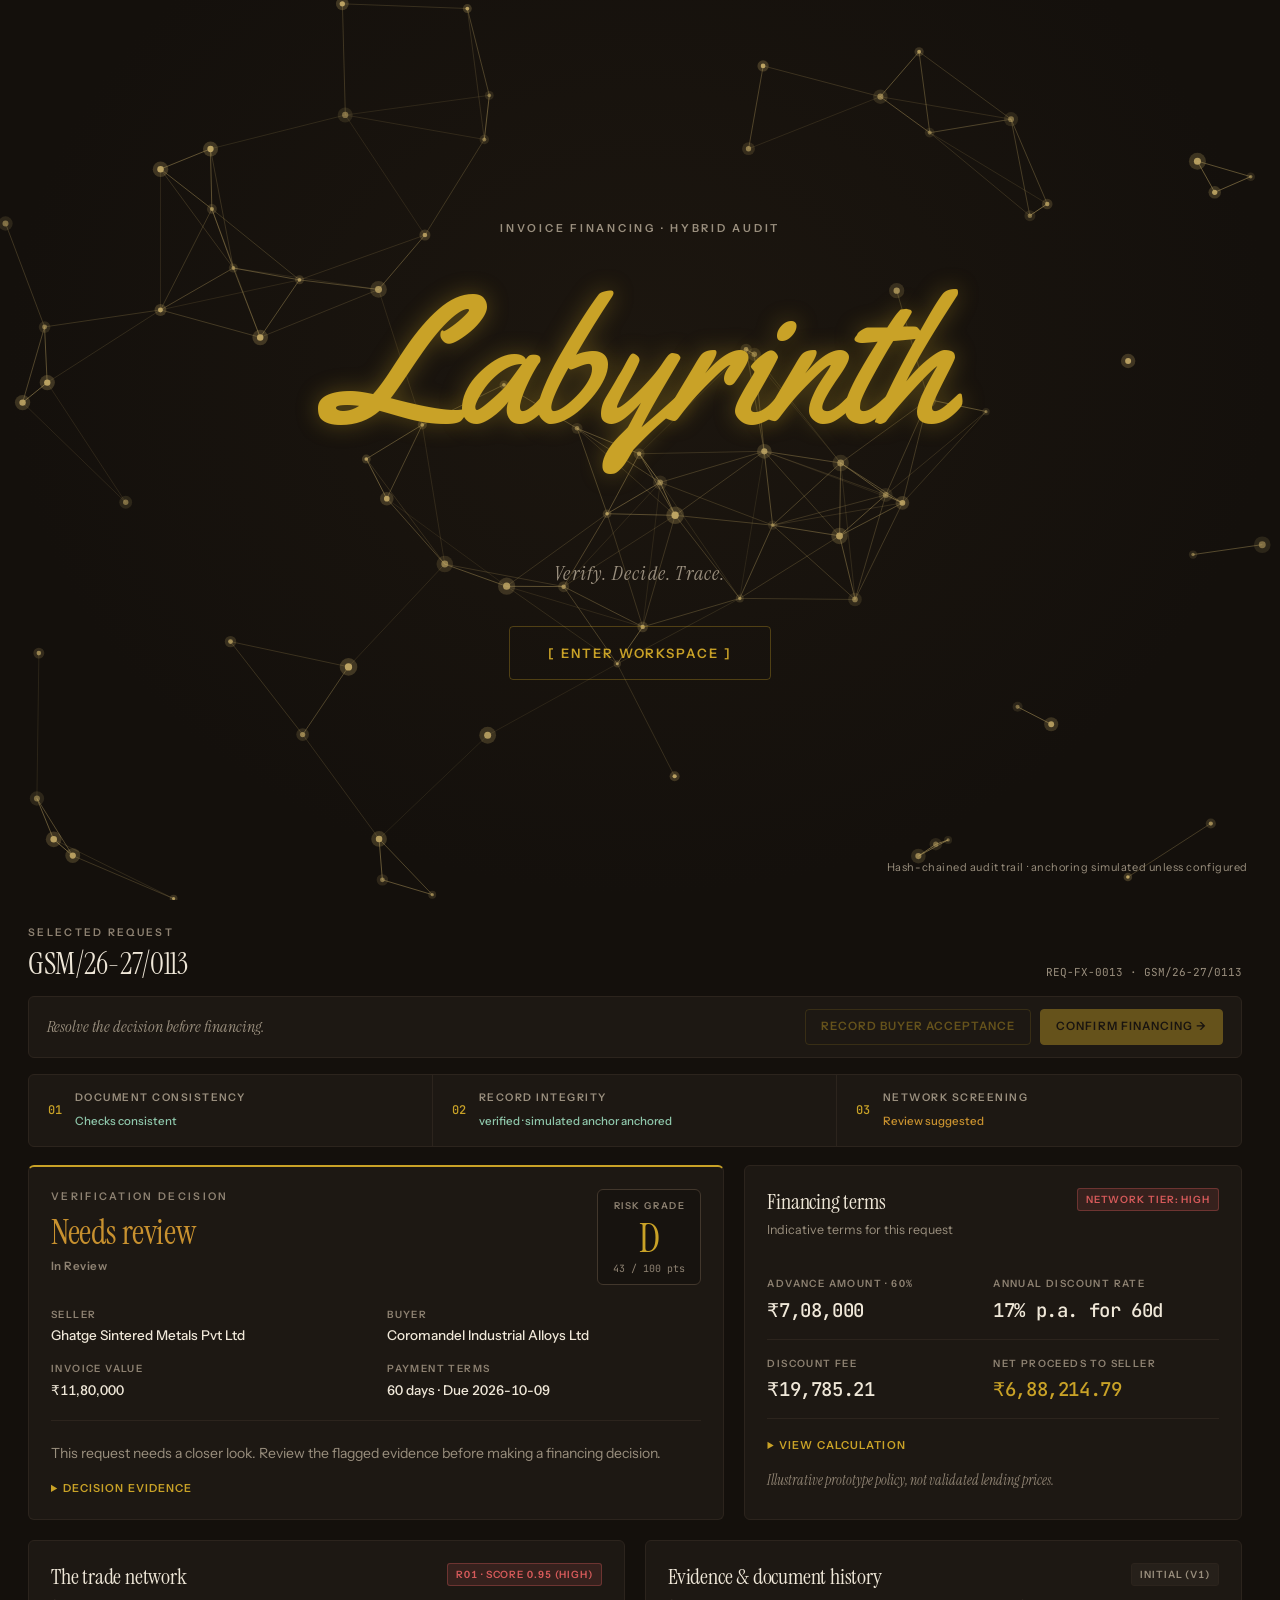
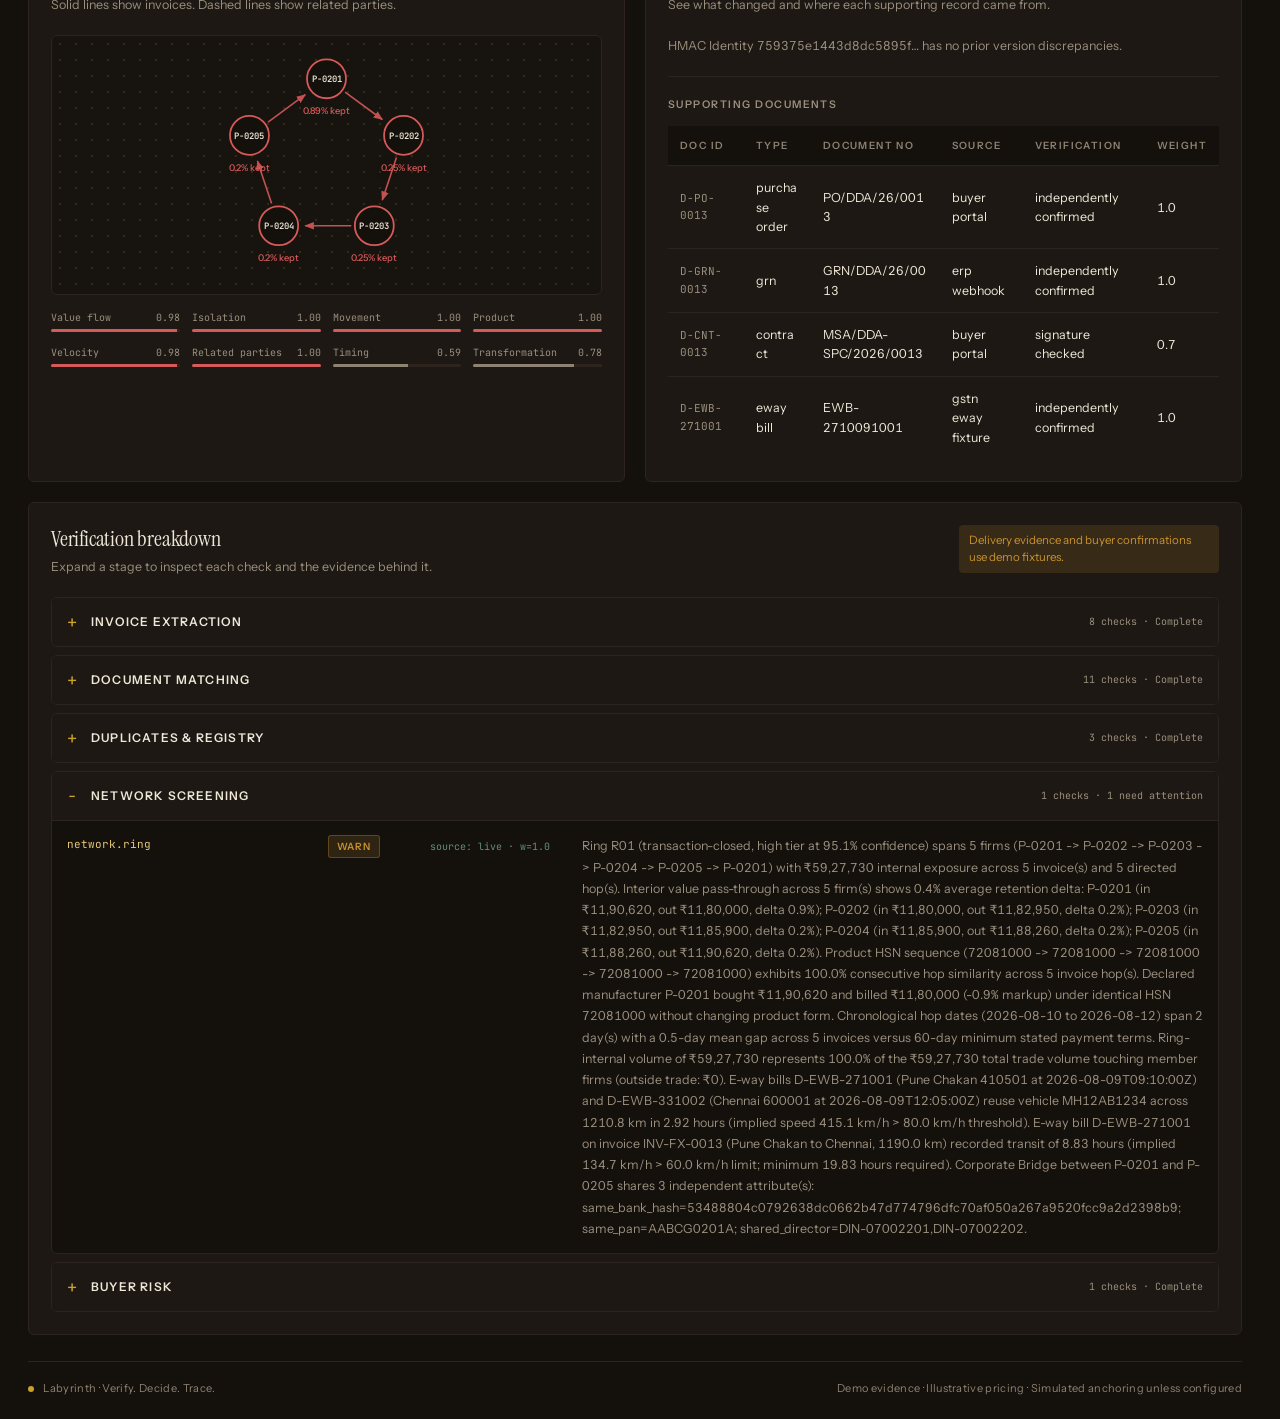
==== commit 829cb4ac: "Quieter trade-loop graphs: circles and arrows only, details on hover; calmer signal bars" ====
--- a/app/static/index.html
+++ b/app/static/index.html
@@ -10,7 +10,7 @@
   <link rel="preconnect" href="https://fonts.googleapis.com">
   <link rel="preconnect" href="https://fonts.gstatic.com" crossorigin>
   <link href="https://fonts.googleapis.com/css2?family=Instrument+Sans:wght@400;500;600;700&family=Instrument+Serif:ital@0;1&family=JetBrains+Mono:wght@400;500;600&family=Yellowtail&display=swap" rel="stylesheet">
-  <link rel="stylesheet" href="app.css?v=20261013-13">
+  <link rel="stylesheet" href="app.css?v=20261013-15">
 </head>
 <body>
   <a href="#main-workspace" class="skip-link">Skip to main workspace</a>
@@ -516,15 +516,15 @@
   <footer class="workspace-footer"><span><span class="footer-dot"></span> Labyrinth · Verify. Decide. Trace.</span><span>Demo evidence · Illustrative pricing · Simulated anchoring unless configured</span></footer></main>
   </div>
 
-  <script src="data.js?v=20261013-13"></script>
-  <script src="ring.js?v=20261013-13"></script>
-  <script src="workspace.js?v=20261013-13"></script>
-  <script src="seller.js?v=20261013-13"></script>
-  <script src="lender.js?v=20261013-13"></script>
-  <script src="queue.js?v=20261013-13"></script>
-  <script src="verifier.js?v=20261013-13"></script>
-  <script src="network.js?v=20261013-13"></script>
-  <script src="tour.js?v=20261013-13"></script>
-  <script src="landing.js?v=20261013-13"></script>
+  <script src="data.js?v=20261013-15"></script>
+  <script src="ring.js?v=20261013-15"></script>
+  <script src="workspace.js?v=20261013-15"></script>
+  <script src="seller.js?v=20261013-15"></script>
+  <script src="lender.js?v=20261013-15"></script>
+  <script src="queue.js?v=20261013-15"></script>
+  <script src="verifier.js?v=20261013-15"></script>
+  <script src="network.js?v=20261013-15"></script>
+  <script src="tour.js?v=20261013-15"></script>
+  <script src="landing.js?v=20261013-15"></script>
 </body>
 </html>
--- a/app/static/app.css
+++ b/app/static/app.css
@@ -318,7 +318,7 @@
 .signals-grid { display:grid; grid-template-columns:repeat(4,minmax(0,1fr)); gap:14px 12px; }
 .signal-name-row { display:flex; justify-content:space-between; gap:6px; font:10px var(--font-mono); color:var(--paper-muted); margin-bottom:5px; }
 .signal-bar-track { height:3px; background:var(--border-muted); border-radius:3px; overflow:hidden; }
-.signal-bar-fill { height:100%; background:var(--verdigris); }
+.signal-bar-fill { height:100%; background:var(--paper-dim); }
 .signal-bar-fill.high { background:var(--blood); }
 .checks-stages-stack { display:flex; flex-direction:column; gap:8px; }
 .stage-group { border:1px solid var(--border-muted); border-radius:var(--radius); overflow:hidden; background:var(--ink-base); }
@@ -564,3 +564,21 @@
 @media (max-width:1100px) { .network-layout { flex-direction:column; } .network-rail { width:100%; max-height:none; } .net-zoom { margin-left:0; } }
 @media (max-width:650px) { .net-search { width:100%; } .net-select { flex:1; min-width:0; } }
 .net-node.dim:hover { opacity:.95; }
+
+/* trade-loop graphs (finance view and sandbox): circles and arrows, details on hover */
+.rg { display:block; }
+.rg-edge { stroke:var(--paper-dim); stroke-width:1.8; fill:none; opacity:.8; transition:stroke-width .15s,opacity .15s; }
+.rg-edge.flagged { stroke:var(--blood); opacity:.9; }
+.rg-edge:hover { stroke-width:3.4; opacity:1; }
+.rg-arrow { fill:var(--paper-dim); }
+.rg-arrow.flagged { fill:var(--blood); }
+.rg-bridge { stroke:var(--seal); stroke-width:1.6; stroke-dasharray:5 4; fill:none; opacity:.8; }
+.rg-bridge:hover { stroke-width:3; opacity:1; }
+.rg-node { cursor:default; }
+.rg-dot { fill:var(--ink-base); stroke:var(--seal); stroke-width:2; transform-box:fill-box; transform-origin:center; transition:transform .16s var(--ease-out),filter .16s; }
+.rg-node.alert .rg-dot { stroke:var(--blood); }
+.rg-node:hover .rg-dot { transform:scale(1.2); filter:drop-shadow(0 0 7px rgba(201,162,39,.6)); }
+.rg-node.alert:hover .rg-dot { filter:drop-shadow(0 0 7px rgba(214,90,90,.6)); }
+.rg-id { font:600 10px var(--font-mono); fill:var(--paper); pointer-events:none; }
+.rg-kept { font:500 10.5px var(--font-sans); fill:var(--paper-muted); pointer-events:none; }
+.rg-node.alert .rg-kept { fill:var(--blood); }
